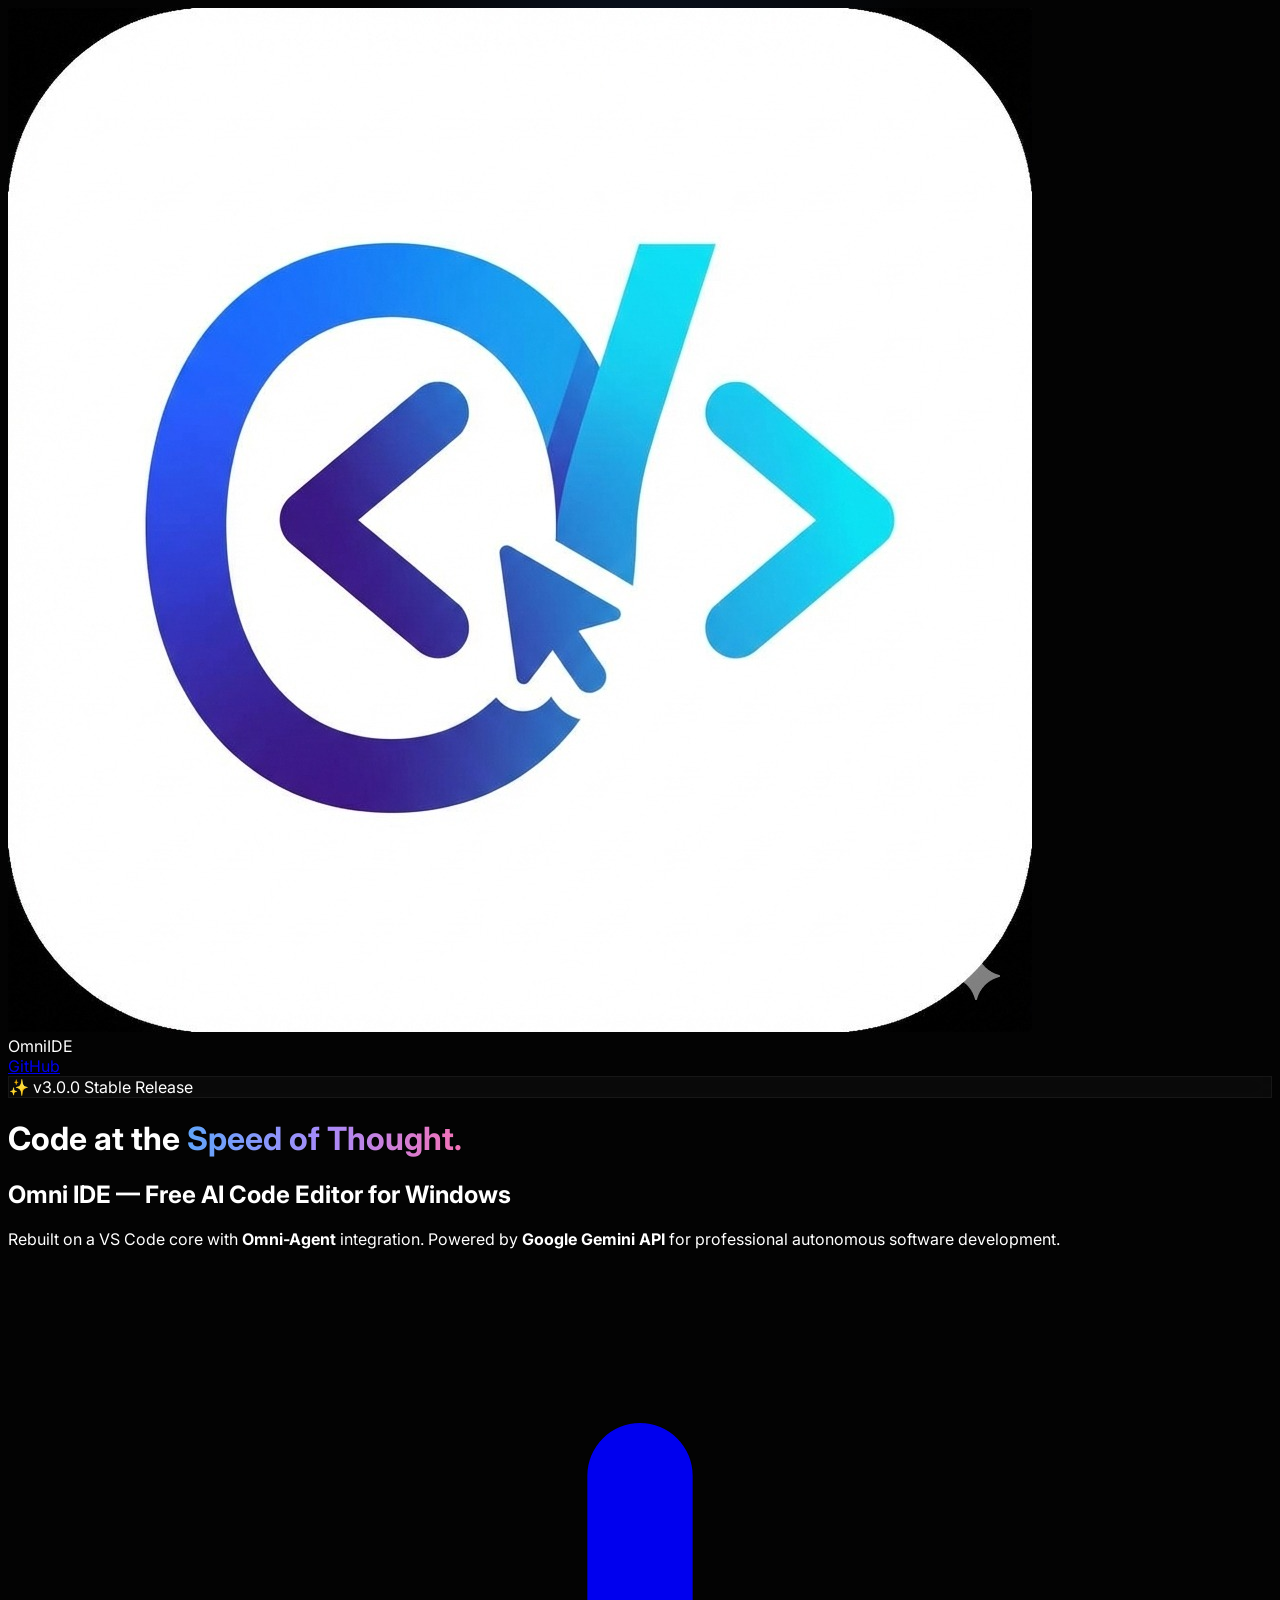
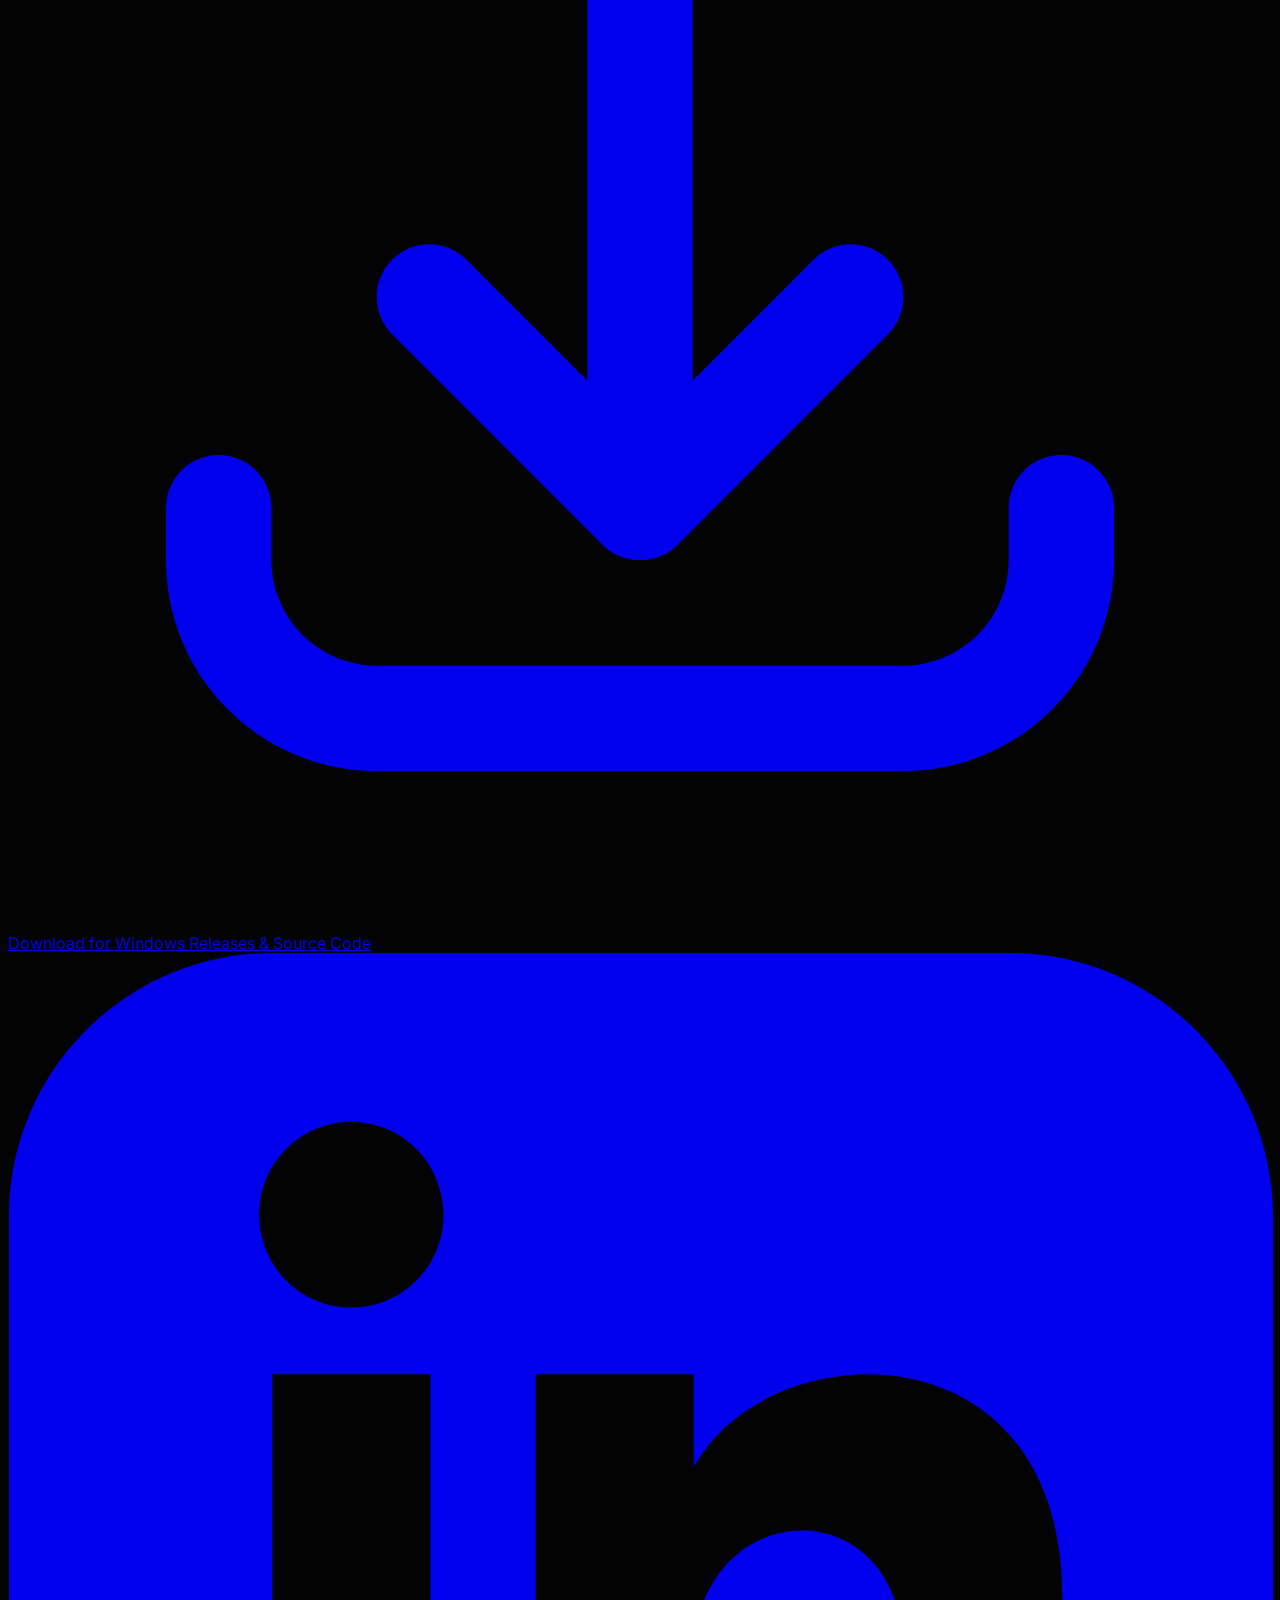
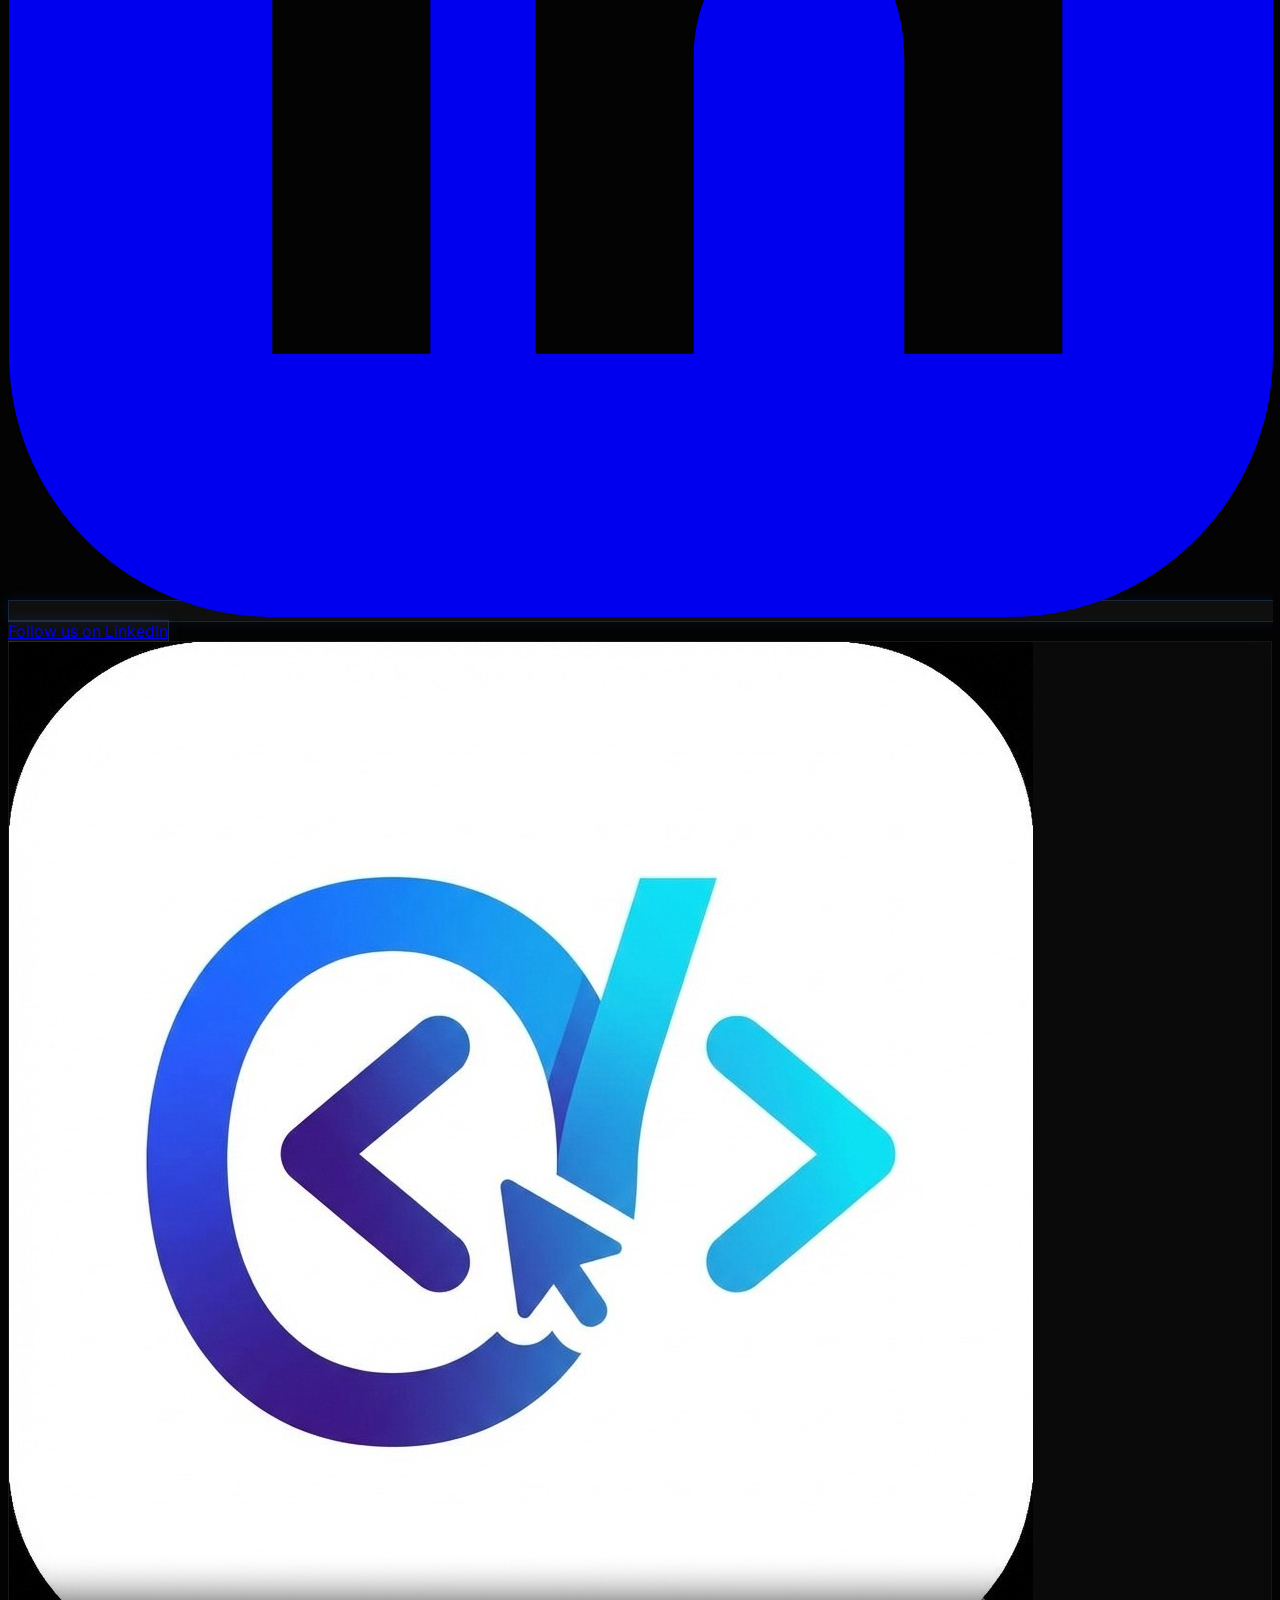
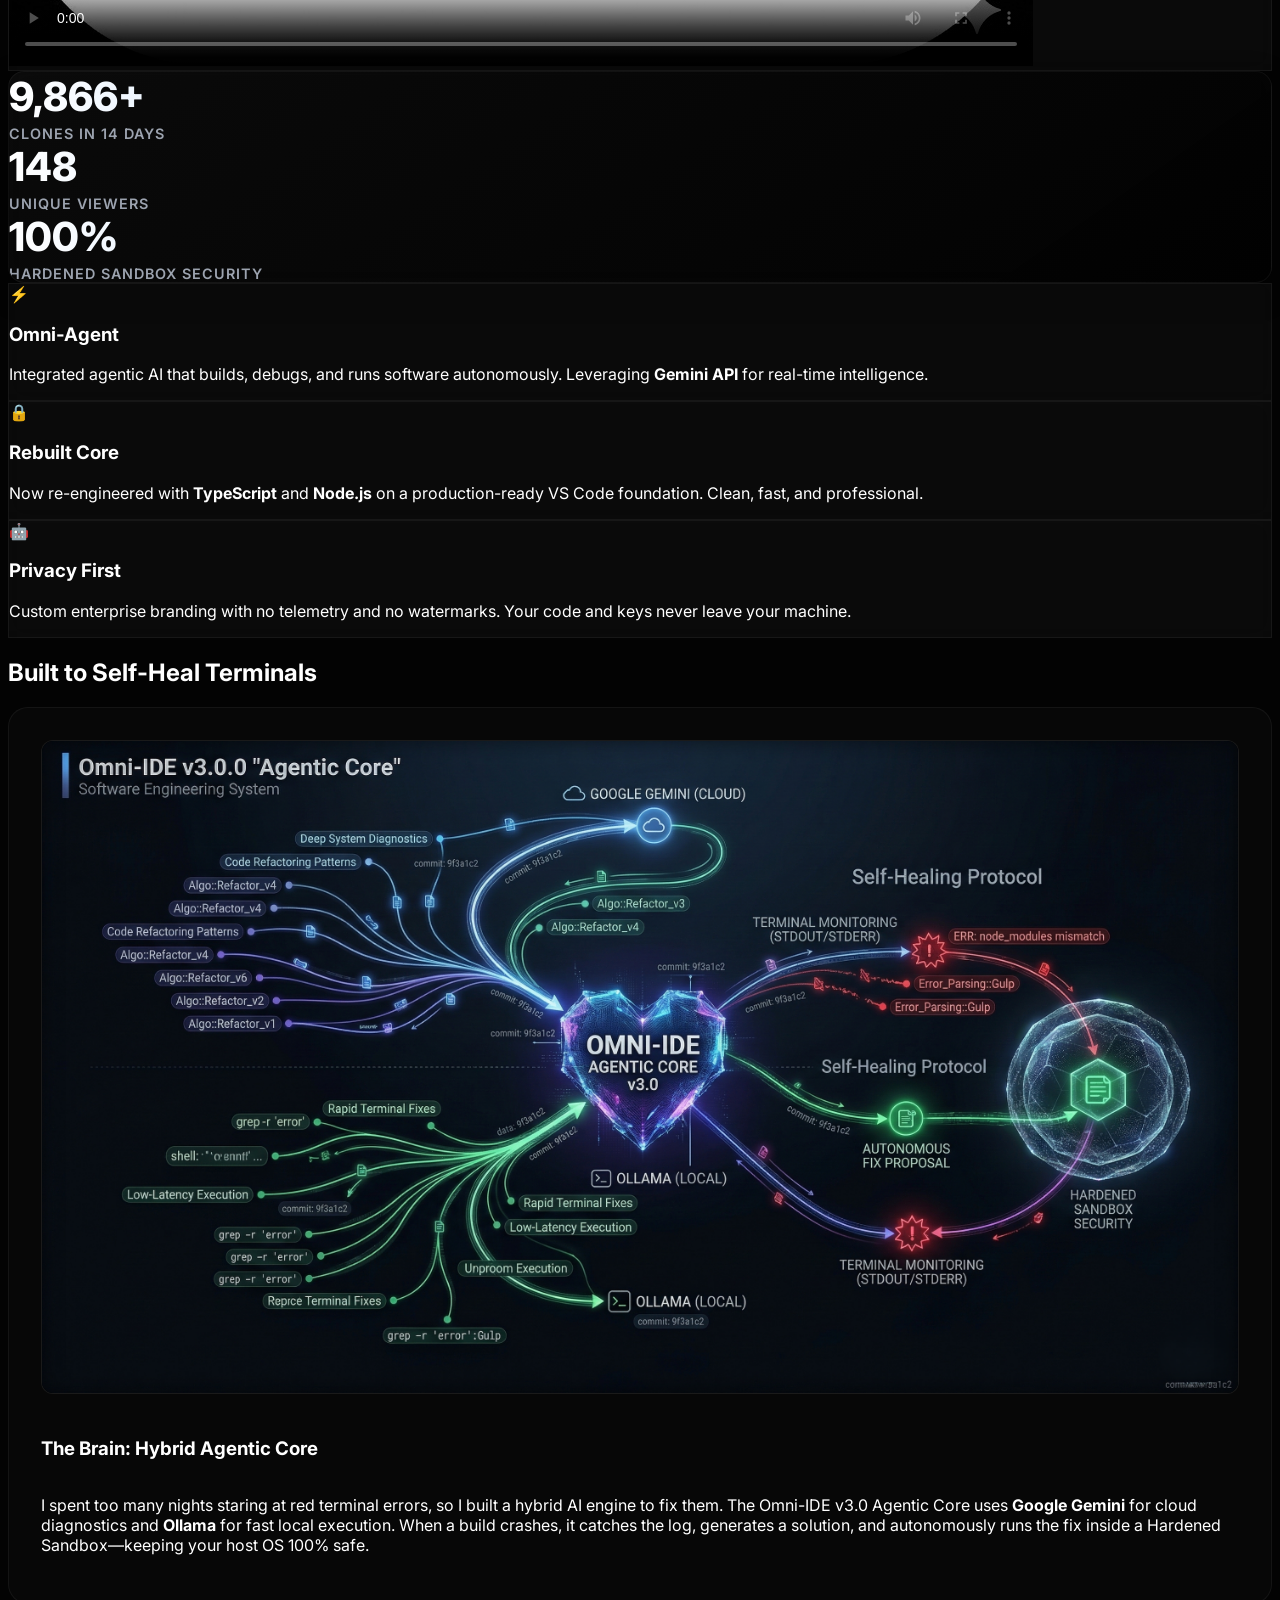
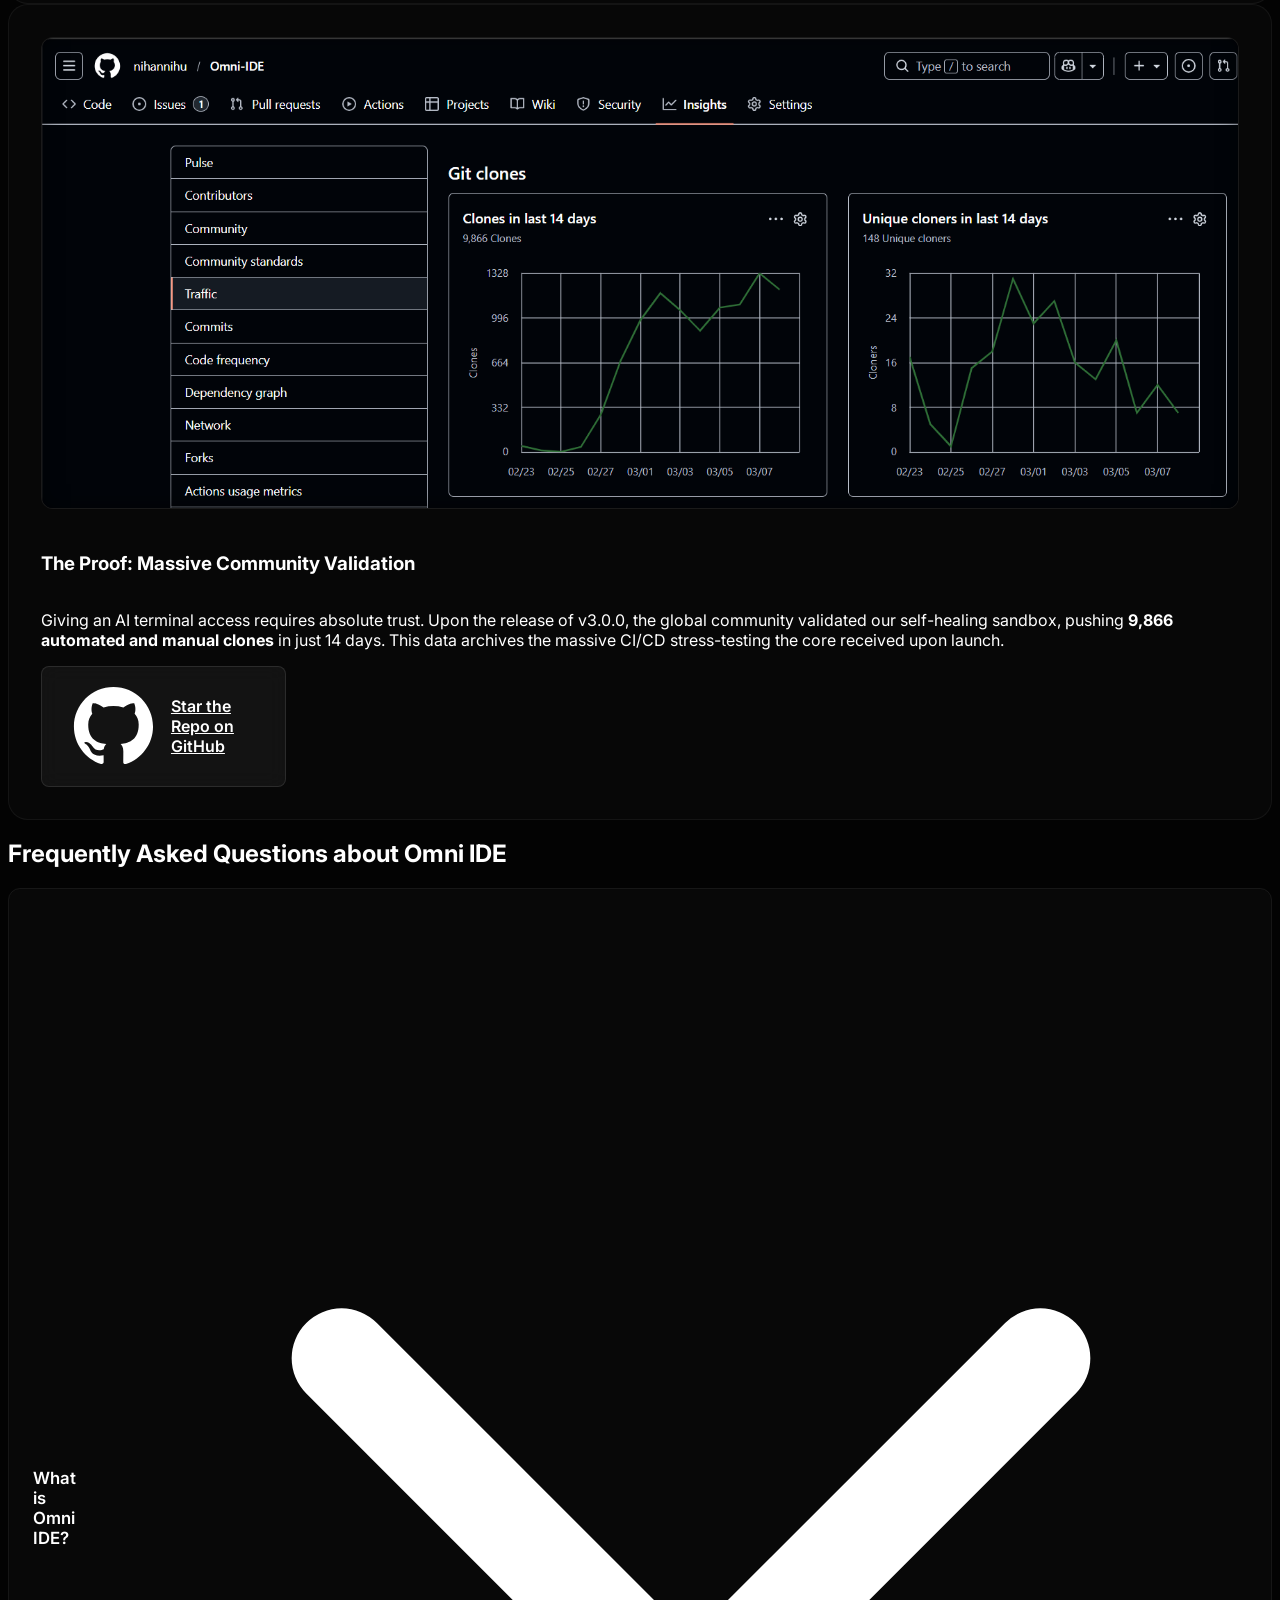
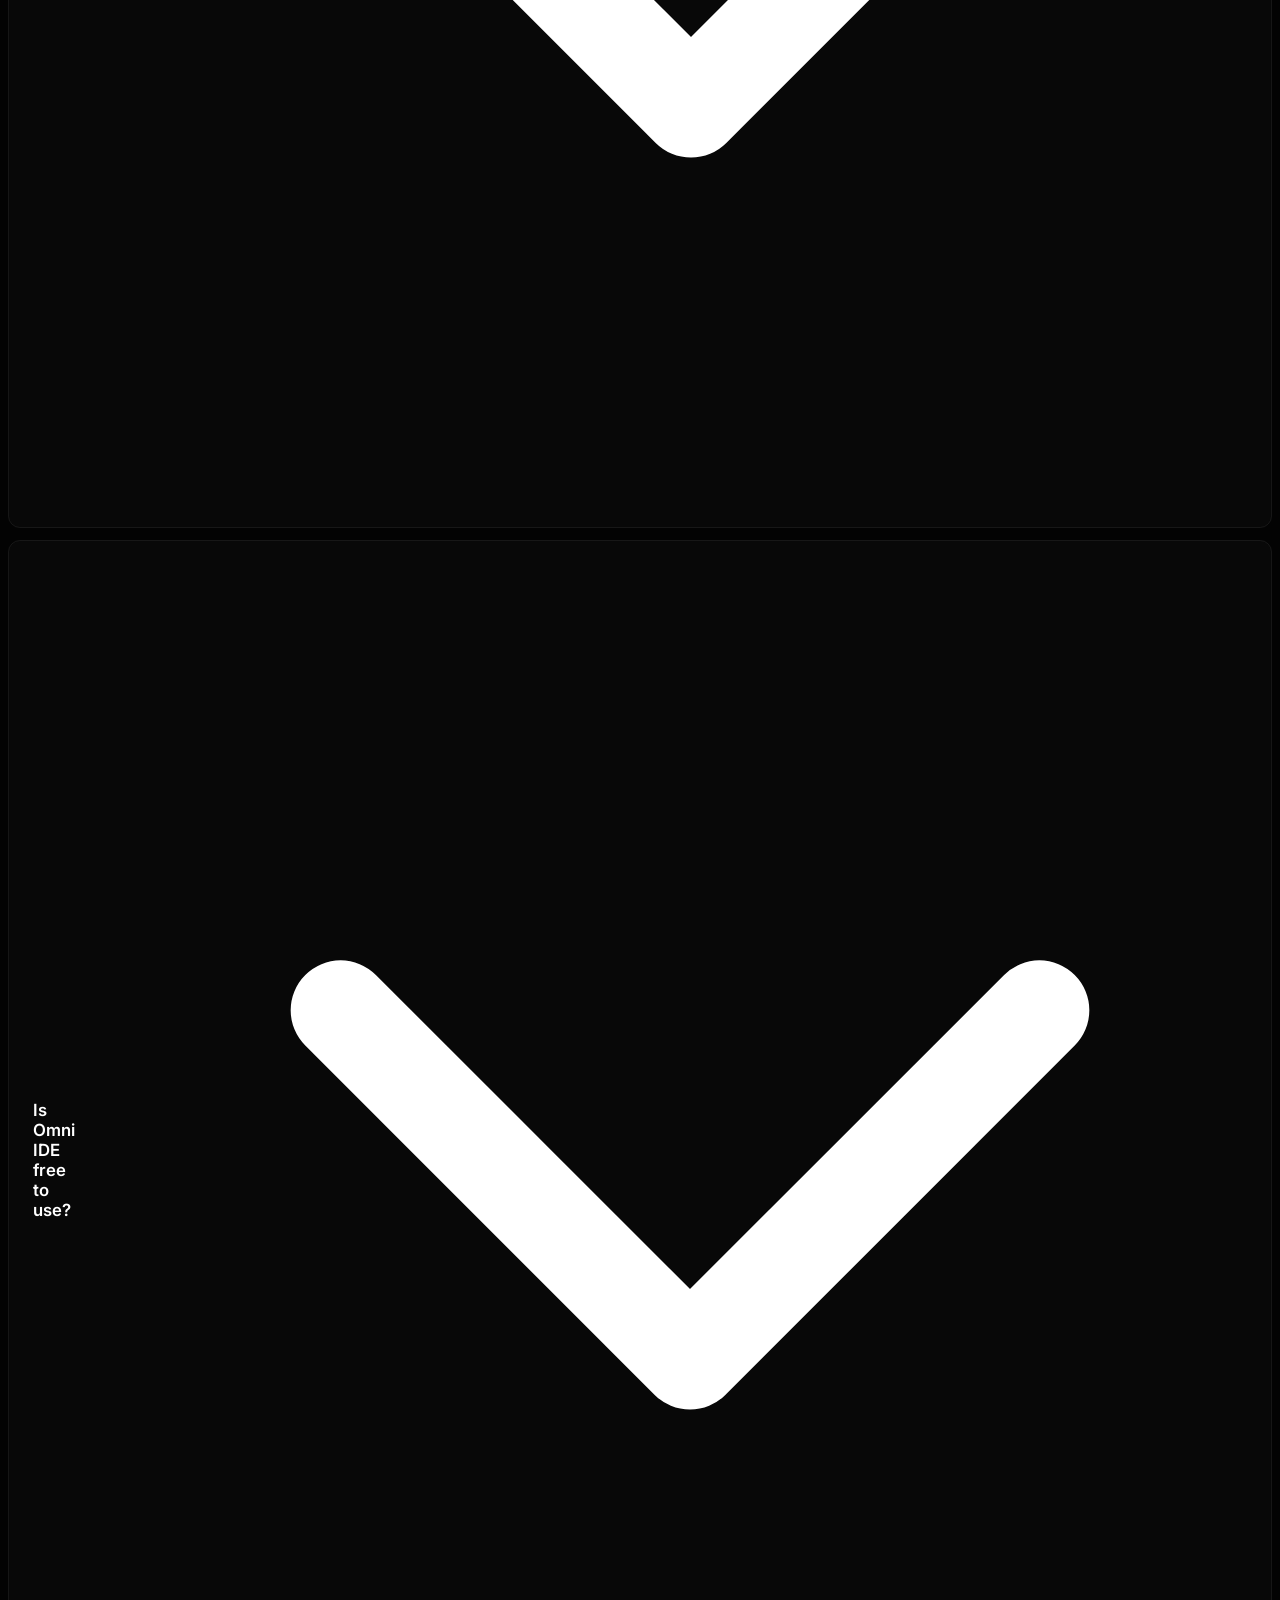
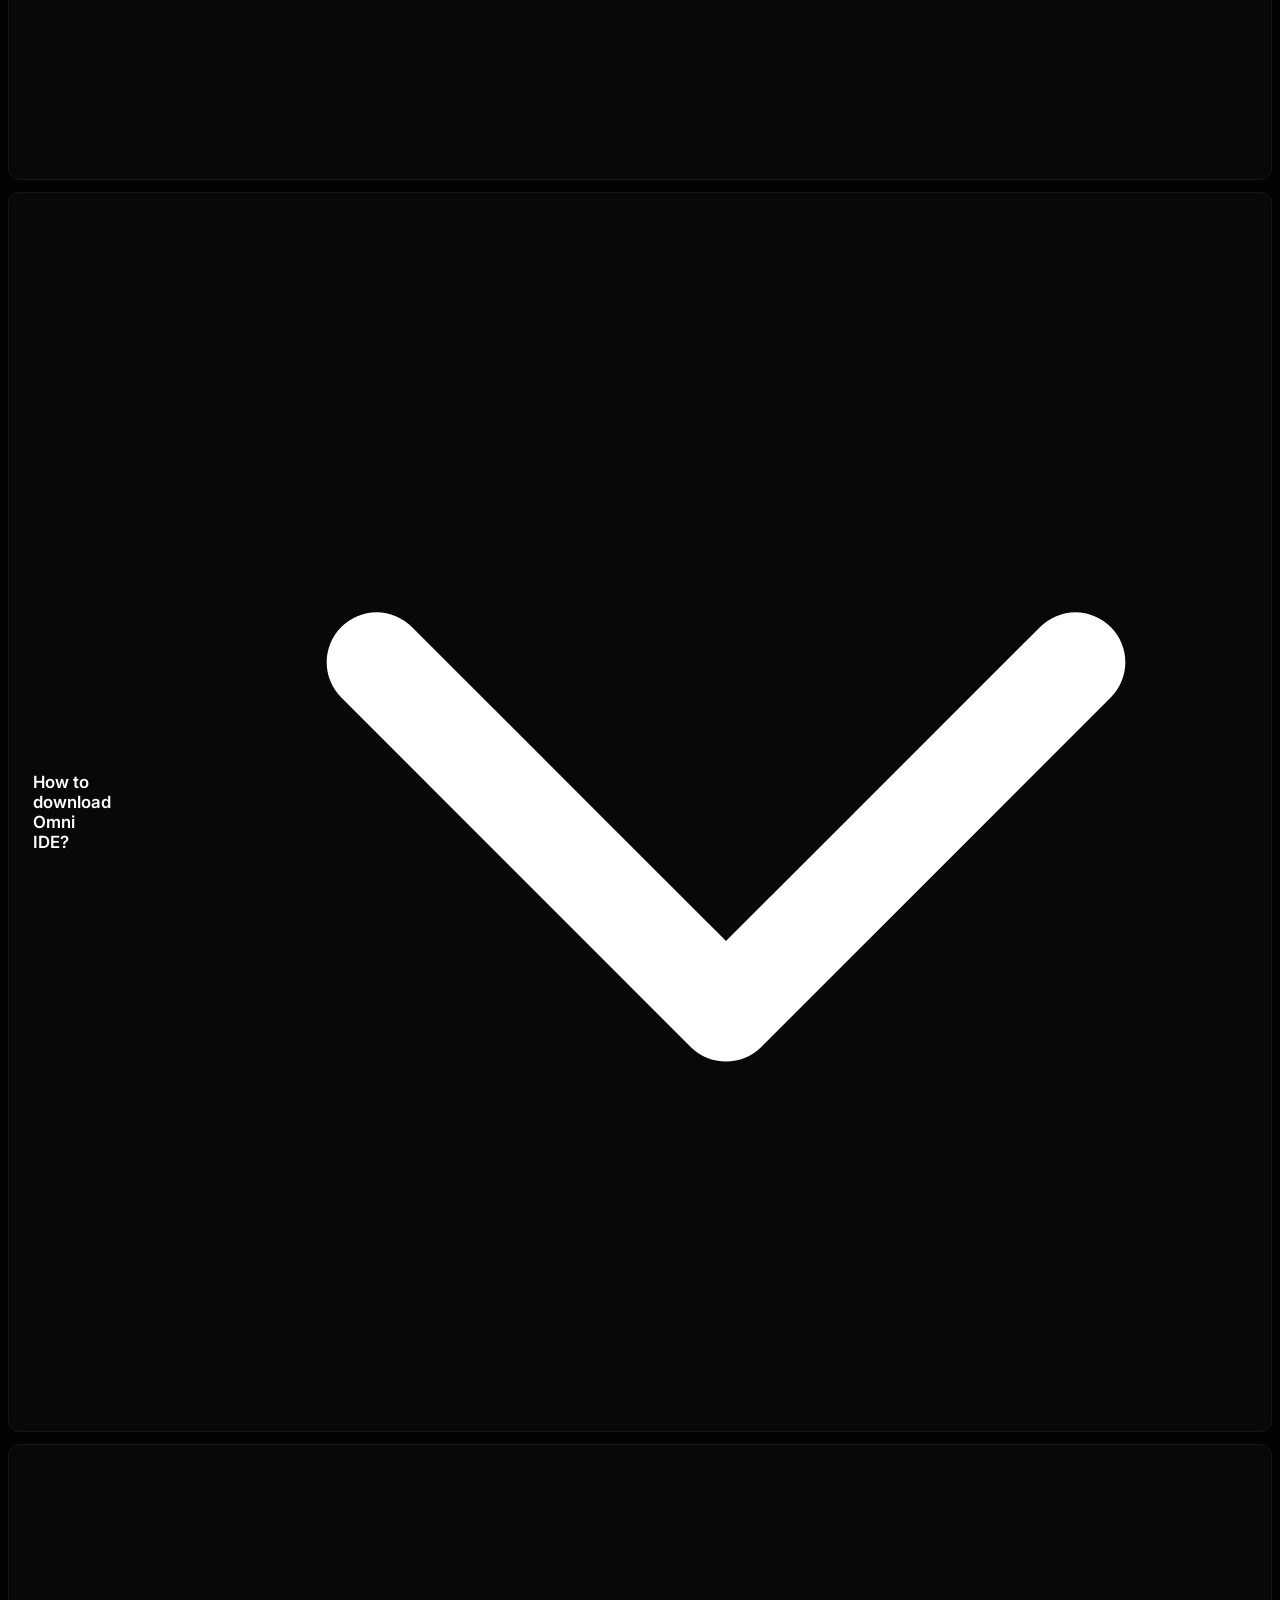
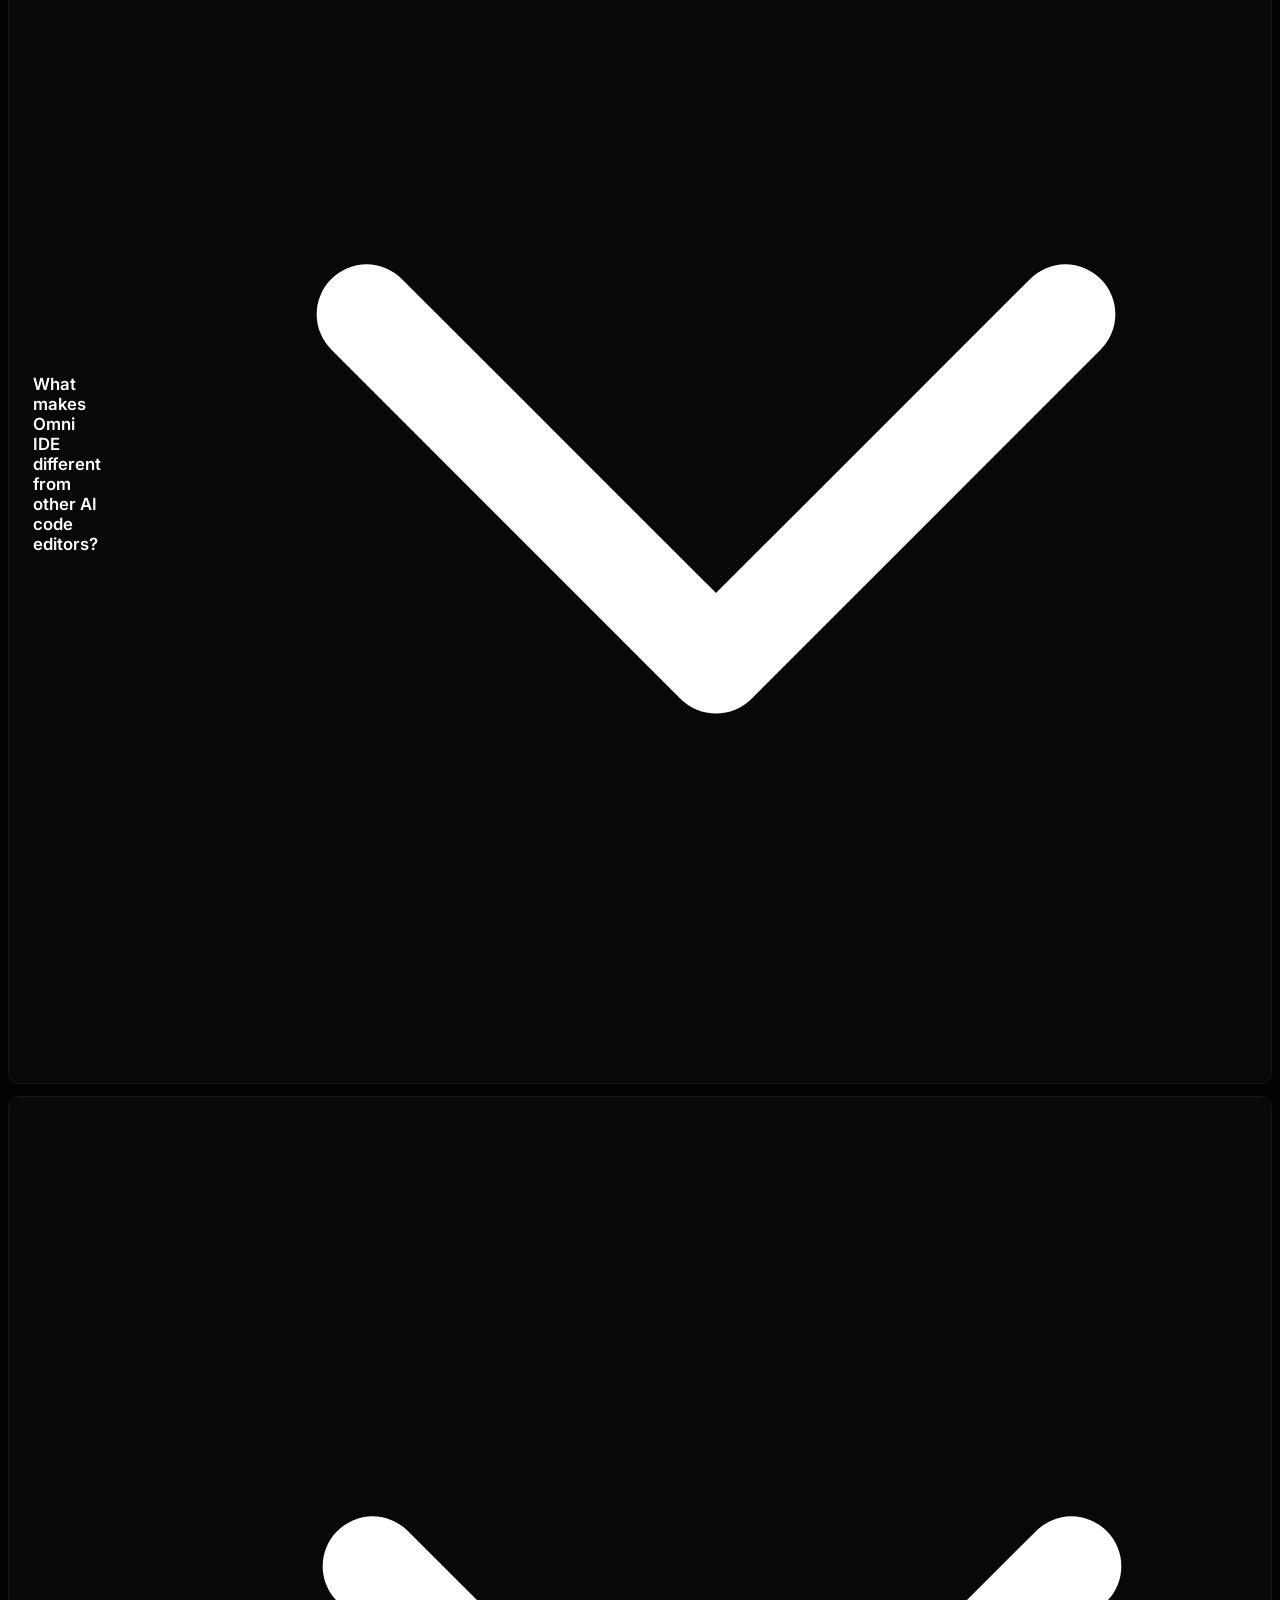
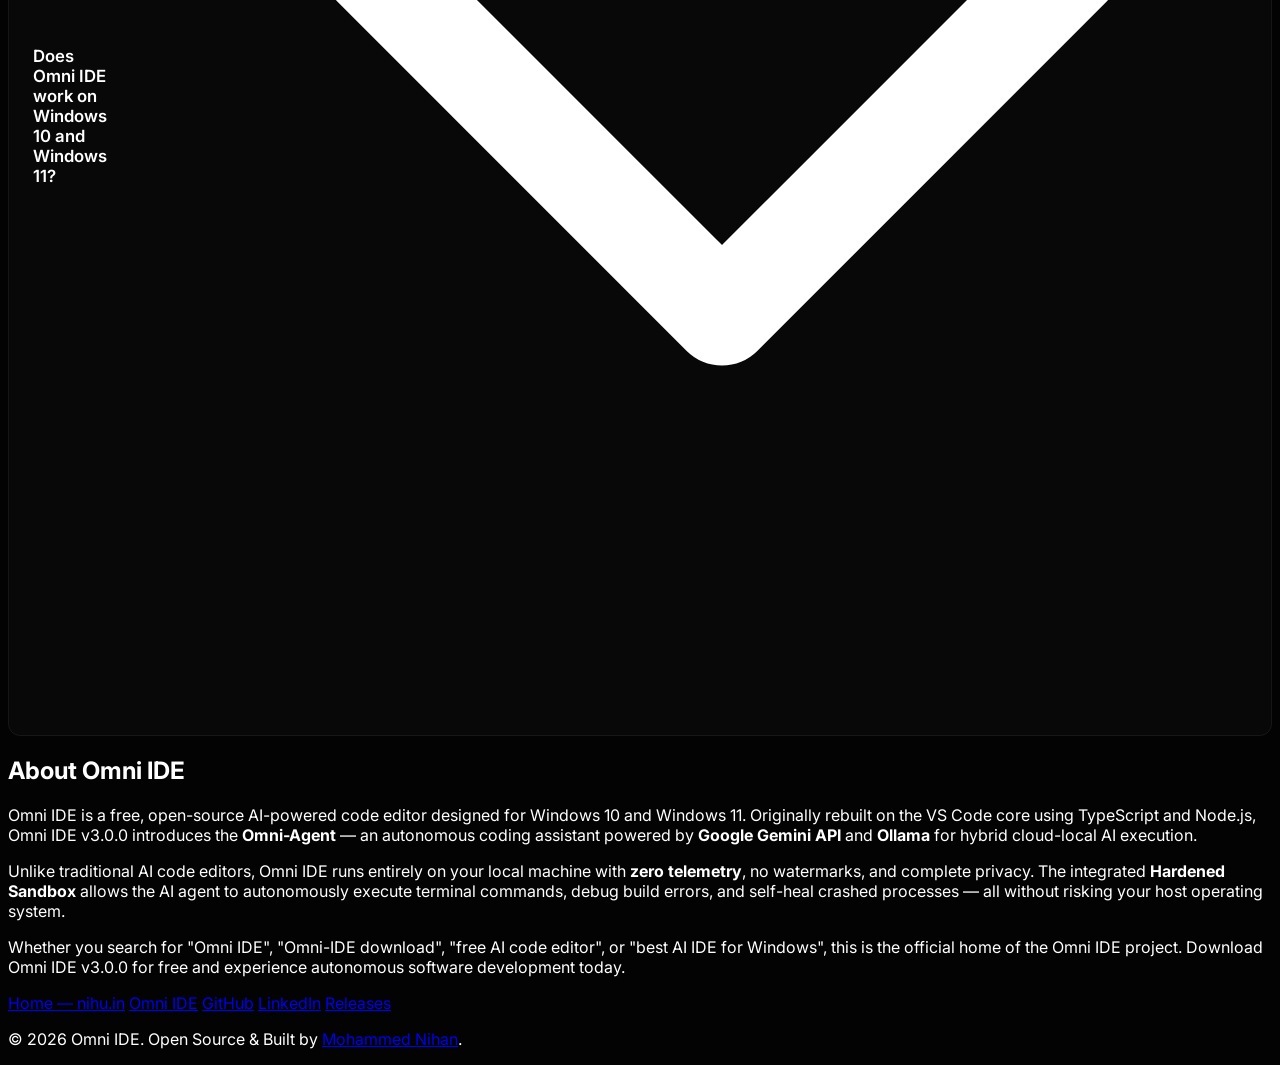
==== omni/index.html @ c47a672f "SEO: Hardcore desktop ranking optimization - 8 critical fixes (schemas, sitemap, content, linking)" ====
<!DOCTYPE html>
<html lang="en">

<head>
    <meta charset="UTF-8">
    <meta name="viewport" content="width=device-width, initial-scale=1.0">

    <title>Omni IDE v3.0.0 — Free AI-Powered Code Editor for Windows | Download</title>
    <meta name="description"
        content="Omni IDE is a free, open-source AI code editor for Windows. Download Omni IDE v3.0.0 — rebuilt on VS Code core with Omni-Agent and Google Gemini API. Autonomous coding, no watermarks, privacy first.">
    <meta name="keywords"
        content="Omni IDE, Omni-IDE, omni ide, omni ide download, omni ide free, AI code editor, AI IDE, Omni IDE v3.0.0, Omni-Agent, Google Gemini API, VS Code Rebuild, Autonomous Coding Agent, TypeScript IDE, open source AI editor, free IDE for Windows, best AI IDE">
    <meta name="author" content="Mohammed Nihan">
    <meta name="robots" content="index, follow, max-snippet:-1, max-image-preview:large, max-video-preview:-1">
    <link rel="canonical" href="https://nihu.in/omni/">
    <link rel="alternate" hreflang="en" href="https://nihu.in/omni/">
    <link rel="alternate" hreflang="x-default" href="https://nihu.in/omni/">

    <meta property="og:type" content="website">
    <meta property="og:url" content="https://nihu.in/omni/">
    <meta property="og:title" content="Omni IDE v3.0.0 — Free AI Code Editor | Download for Windows">
    <meta property="og:description"
        content="Omni IDE is a free AI-powered code editor. Download Omni IDE v3.0.0 — autonomous coding powered by Gemini API, rebuilt on VS Code core.">
    <meta property="og:image" content="https://nihu.in/omni/logo.jpeg">
    <meta property="og:site_name" content="Omni IDE">
    <meta property="og:video" content="https://nihu.in/omni/demo.mp4">
    <meta property="og:video:type" content="video/mp4">
    <meta name="twitter:card" content="summary_large_image">
    <meta name="twitter:creator" content="@nihannihuu">
    <meta name="twitter:title" content="Omni IDE v3.0.0 — Free AI Code Editor for Windows">
    <meta name="twitter:description"
        content="Omni IDE is the first open-source IDE that writes code autonomously on your desktop. No watermarks, professional branding. Download free.">
    <meta name="twitter:image" content="https://nihu.in/omni/logo.jpeg">

    <!-- JSON-LD: SoftwareApplication -->
    <script type="application/ld+json">
    {
      "@context": "https://schema.org",
      "@type": "SoftwareApplication",
      "name": "Omni IDE",
      "alternateName": ["Omni-IDE", "OmniIDE", "omni ide"],
      "version": "3.0.0",
      "operatingSystem": "Windows 10, Windows 11",
      "applicationCategory": "DeveloperApplication",
      "applicationSubCategory": "IDE",
      "datePublished": "2026-02-21",
      "dateModified": "2026-03-09",
      "releaseNotes": "Omni IDE v3.0.0 introduces the Hardened Sandbox for autonomous code execution, a hybrid Agentic Core powered by Google Gemini and Ollama, and a production-ready VS Code-based interface with zero watermarks.",
      "sameAs": [
        "https://github.com/nihannihu/Omni-IDE",
        "https://www.linkedin.com/company/Omni-IDE/"
      ],
      "offers": {
        "@type": "Offer",
        "price": "0",
        "priceCurrency": "USD"
      },
      "downloadUrl": "https://github.com/nihannihu/Omni-IDE/releases/download/v3.0.0/OmniIDE-Setup.exe",
      "installUrl": "https://github.com/nihannihu/Omni-IDE/releases/download/v3.0.0/OmniIDE-Setup.exe",
      "featureList": ["Omni-Agent Autonomous Coding", "Google Gemini API Integration", "Ollama Local AI Execution", "Hardened Sandbox Security", "TypeScript + Node.js Core", "No Watermarks", "Zero Telemetry", "Enterprise Branding"],
      "screenshot": "https://nihu.in/omni/logo.jpeg",
      "softwareHelp": {
        "@type": "WebPage",
        "url": "https://nihu.in/omni/"
      },
      "author": {
        "@type": "Person",
        "name": "Mohammed Nihan",
        "url": "https://nihu.in"
      },
      "publisher": {
        "@type": "Organization",
        "name": "Omni IDE",
        "url": "https://nihu.in/omni/",
        "logo": {
          "@type": "ImageObject",
          "url": "https://nihu.in/omni/logo.jpeg"
        }
      },
      "aggregateRating": {
        "@type": "AggregateRating",
        "ratingValue": "4.8",
        "ratingCount": "25"
      },
      "image": {
        "@type": "ImageObject",
        "url": "https://nihu.in/omni/logo.jpeg",
        "caption": "Omni IDE Logo — The AI-Powered Workspace Logo",
        "author": "Mohammed Nihan"
      }
    }
    </script>

    <!-- ImageObject Schema for Omni IDE Logo -->
    <script type="application/ld+json">
    {
      "@context": "https://schema.org",
      "@type": "ImageObject",
      "contentUrl": "https://nihu.in/omni/logo.jpeg",
      "license": "https://nihu.in/omni/",
      "acquireLicensePage": "https://nihu.in/omni/",
      "creditText": "Omni IDE",
      "creator": {
        "@type": "Person",
        "name": "Mohammed Nihan"
       },
      "copyrightNotice": "Omni IDE"
    }
    </script>

    <!-- JSON-LD: WebPage -->
    <script type="application/ld+json">
    {
      "@context": "https://schema.org",
      "@type": "WebPage",
      "name": "Omni IDE — Free AI Code Editor",
      "description": "Download Omni IDE, the free open-source AI-powered code editor for Windows. Built on VS Code core with Omni-Agent integration.",
      "url": "https://nihu.in/omni/",
      "datePublished": "2026-02-21",
      "dateModified": "2026-03-09",
      "inLanguage": "en",
      "isPartOf": {
        "@type": "WebSite",
        "name": "Nihan Nihu — Portfolio",
        "url": "https://nihu.in"
      },
      "breadcrumb": {
        "@type": "BreadcrumbList",
        "itemListElement": [
          {
            "@type": "ListItem",
            "position": 1,
            "name": "Home",
            "item": "https://nihu.in/"
          },
          {
            "@type": "ListItem",
            "position": 2,
            "name": "Omni IDE",
            "item": "https://nihu.in/omni/"
          }
        ]
      },
      "speakable": {
        "@type": "SpeakableSpecification",
        "cssSelector": ["h1", "h2", ".text-lg"]
      },
      "mainEntity": {
        "@type": "SoftwareApplication",
        "name": "Omni IDE"
      }
    }
    </script>

    <!-- JSON-LD: Organization -->
    <script type="application/ld+json">
    {
      "@context": "https://schema.org",
      "@type": "Organization",
      "name": "Omni IDE",
      "alternateName": ["Omni-IDE", "OmniIDE"],
      "url": "https://nihu.in/omni/",
      "logo": "https://nihu.in/omni/logo.jpeg",
      "sameAs": [
        "https://github.com/nihannihu/Omni-IDE",
        "https://www.linkedin.com/company/Omni-IDE/"
      ],
      "founder": {
        "@type": "Person",
        "name": "Mohammed Nihan",
        "url": "https://nihu.in"
      },
      "description": "Omni IDE is a free, open-source AI-powered code editor for Windows, built on the VS Code core with an autonomous Omni-Agent powered by Google Gemini API."
    }
    </script>

    <!-- JSON-LD: BreadcrumbList -->
    <script type="application/ld+json">
    {
      "@context": "https://schema.org",
      "@type": "BreadcrumbList",
      "itemListElement": [
        {
          "@type": "ListItem",
          "position": 1,
          "name": "Nihan Nihu Portfolio",
          "item": "https://nihu.in/"
        },
        {
          "@type": "ListItem",
          "position": 2,
          "name": "Omni IDE — Free AI Code Editor",
          "item": "https://nihu.in/omni/"
        }
      ]
    }
    </script>

    <!-- JSON-LD: VideoObject -->
    <script type="application/ld+json">
    {
      "@context": "https://schema.org",
      "@type": "VideoObject",
      "name": "Omni IDE v3.0.0 Demo — AI-Powered Autonomous Coding",
      "description": "Watch Omni IDE v3.0.0 in action. The Omni-Agent autonomously writes, debugs, and runs code using Google Gemini API inside a Hardened Sandbox. Free, open-source AI code editor for Windows.",
      "thumbnailUrl": "https://nihu.in/omni/logo.jpeg",
      "uploadDate": "2026-02-21",
      "contentUrl": "https://nihu.in/omni/demo.mp4",
      "embedUrl": "https://nihu.in/omni/",
      "duration": "PT2M",
      "author": {
        "@type": "Person",
        "name": "Mohammed Nihan"
      }
    }
    </script>

    <!-- JSON-LD: FAQPage -->
    <script type="application/ld+json">
    {
      "@context": "https://schema.org",
      "@type": "FAQPage",
      "mainEntity": [
        {
          "@type": "Question",
          "name": "What is Omni IDE?",
          "acceptedAnswer": {
            "@type": "Answer",
            "text": "Omni IDE is a free, open-source AI-powered code editor built on the VS Code core. It integrates Omni-Agent with Google Gemini API for autonomous software development directly on your desktop."
          }
        },
        {
          "@type": "Question",
          "name": "Is Omni IDE free?",
          "acceptedAnswer": {
            "@type": "Answer",
            "text": "Yes, Omni IDE is completely free and open source. There are no subscriptions, no watermarks, and no telemetry. Your code and API keys never leave your machine."
          }
        },
        {
          "@type": "Question",
          "name": "How to download Omni IDE?",
          "acceptedAnswer": {
            "@type": "Answer",
            "text": "You can download Omni IDE for Windows from the official page at nihu.in/omni or directly from the GitHub releases page. Click 'Download for Windows' to get the latest v3.0.0 installer."
          }
        },
        {
          "@type": "Question",
          "name": "What makes Omni IDE different from other AI editors?",
          "acceptedAnswer": {
            "@type": "Answer",
            "text": "Omni IDE is the first local-native AI IDE that runs entirely on your machine. Unlike cloud-based editors, Omni IDE keeps your code private with zero telemetry. It features Omni-Agent for autonomous coding with Google Gemini API, custom enterprise branding, and a production-ready VS Code foundation."
          }
        },
        {
          "@type": "Question",
          "name": "Does Omni IDE work on Windows?",
          "acceptedAnswer": {
            "@type": "Answer",
            "text": "Yes, Omni IDE is built natively for Windows 10 and Windows 11. Download the installer (.exe) and it will be ready to use in minutes."
          }
        }
      ]
    }
    </script>

    <script src="https://cdn.tailwindcss.com"></script>
    <link href="https://fonts.googleapis.com/css2?family=Inter:wght@300;400;600;800&display=swap" rel="stylesheet">
    <style>
        body {
            font-family: 'Inter', sans-serif;
            background-color: #030303;
            color: #ffffff;
        }

        .gradient-text {
            background: linear-gradient(to right, #60a5fa, #a78bfa, #f472b6);
            -webkit-background-clip: text;
            background-clip: text;
            -webkit-text-fill-color: transparent;
        }

        .hero-glow {
            position: absolute;
            top: -20%;
            left: 50%;
            transform: translateX(-50%);
            width: 600px;
            height: 600px;
            background: radial-gradient(circle, rgba(59, 130, 246, 0.15) 0%, rgba(0, 0, 0, 0) 70%);
            z-index: -1;
            pointer-events: none;
        }

        .glass-card {
            background: rgba(255, 255, 255, 0.03);
            border: 1px solid rgba(255, 255, 255, 0.05);
            backdrop-filter: blur(10px);
        }

        .linkedin-btn {
            background: rgba(255, 255, 255, 0.05);
            backdrop-filter: blur(10px);
            border: 1px solid rgba(59, 130, 246, 0.2);
            box-shadow: 0 0 15px rgba(59, 130, 246, 0.1);
            transition: all 0.3s ease;
        }

        .linkedin-btn:hover {
            border-color: #3b82f6;
            box-shadow: 0 0 25px rgba(59, 130, 246, 0.5);
            background: rgba(59, 130, 246, 0.1);
            transform: translateY(-2px);
            animation: pulse-glow 2s infinite;
        }

        @keyframes pulse-glow {
            0% {
                box-shadow: 0 0 15px rgba(59, 130, 246, 0.4);
            }

            50% {
                box-shadow: 0 0 35px rgba(59, 130, 246, 0.7);
            }

            100% {
                box-shadow: 0 0 15px rgba(59, 130, 246, 0.4);
            }
        }

        .faq-item {
            border: 1px solid rgba(255, 255, 255, 0.08);
            border-radius: 12px;
            margin-bottom: 12px;
            overflow: hidden;
            transition: all 0.3s ease;
        }

        .faq-item:hover {
            border-color: rgba(59, 130, 246, 0.3);
        }

        .faq-question {
            padding: 20px 24px;
            cursor: pointer;
            display: flex;
            justify-content: space-between;
            align-items: center;
            font-weight: 600;
            font-size: 1.05rem;
            background: rgba(255, 255, 255, 0.02);
            transition: background 0.2s;
        }

        .faq-question:hover {
            background: rgba(255, 255, 255, 0.05);
        }

        .faq-answer {
            max-height: 0;
            overflow: hidden;
            transition: max-height 0.4s ease, padding 0.3s ease;
            padding: 0 24px;
            color: #9ca3af;
            line-height: 1.7;
        }

        .faq-item.open .faq-answer {
            max-height: 300px;
            padding: 0 24px 20px;
        }

        .faq-item.open .faq-chevron {
            transform: rotate(180deg);
        }

        .faq-chevron {
            transition: transform 0.3s ease;
            flex-shrink: 0;
            margin-left: 16px;
        }

        /* --- New v3.0 Archive CSS --- */
        .trust-banner {
            background: linear-gradient(145deg, rgba(255, 255, 255, 0.03), rgba(0, 0, 0, 0.4));
            border: 1px solid rgba(255, 255, 255, 0.05);
            backdrop-filter: blur(12px);
            border-radius: 16px;
            box-shadow: 0 10px 30px rgba(0, 0, 0, 0.3);
            position: relative;
            overflow: hidden;
            transition: transform 0.3s ease, border-color 0.3s ease;
        }

        .trust-banner:hover {
            border-color: rgba(59, 130, 246, 0.3);
            transform: translateY(-2px);
        }

        .trust-number {
            font-size: 2.5rem;
            font-weight: 800;
            background: linear-gradient(to right, #ffffff, #60a5fa);
            -webkit-background-clip: text;
            background-clip: text;
            -webkit-text-fill-color: transparent;
            margin-bottom: 4px;
        }

        .trust-label {
            font-size: 0.9rem;
            color: #9ca3af;
            text-transform: uppercase;
            letter-spacing: 1px;
            font-weight: 600;
        }

        .split-card {
            background: rgba(255, 255, 255, 0.02);
            border: 1px solid rgba(255, 255, 255, 0.05);
            border-radius: 20px;
            padding: 32px;
            height: 100%;
            display: flex;
            flex-direction: column;
            transition: all 0.3s ease;
        }

        .split-card:hover {
            background: rgba(255, 255, 255, 0.04);
            border-color: rgba(255, 255, 255, 0.1);
            box-shadow: 0 15px 40px rgba(0, 0, 0, 0.4);
        }

        .split-img-wrapper {
            border-radius: 12px;
            overflow: hidden;
            margin-bottom: 24px;
            border: 1px solid rgba(255, 255, 255, 0.1);
            position: relative;
            background: #000;
        }

        .split-img-wrapper::after {
            content: '';
            position: absolute;
            inset: 0;
            box-shadow: inset 0 0 20px rgba(0, 0, 0, 0.5);
            pointer-events: none;
        }

        .split-img-wrapper img {
            width: 100%;
            height: auto;
            display: block;
            transition: transform 0.5s ease;
        }

        .split-card:hover .split-img-wrapper img {
            transform: scale(1.03);
        }

        .github-cta {
            display: inline-flex;
            align-items: center;
            gap: 10px;
            background: rgba(255, 255, 255, 0.05);
            border: 1px solid rgba(255, 255, 255, 0.1);
            backdrop-filter: blur(10px);
            color: white;
            padding: 12px 24px;
            border-radius: 8px;
            font-weight: 600;
            transition: all 0.3s ease;
            margin-top: auto;
            align-self: flex-start;
        }

        .github-cta:hover {
            background: rgba(255, 255, 255, 0.1);
            border-color: #60a5fa;
            box-shadow: 0 0 20px rgba(59, 130, 246, 0.2);
            transform: translateY(-2px);
        }

        /* --- Image Zoom Modal CSS --- */
        .zoom-modal {
            display: none;
            position: fixed;
            inset: 0;
            z-index: 1000;
            background: rgba(0, 0, 0, 0.85);
            backdrop-filter: blur(15px);
            align-items: center;
            justify-content: center;
            opacity: 0;
            transition: opacity 0.3s ease;
            cursor: zoom-out;
        }

        .zoom-modal.active {
            display: flex;
            opacity: 1;
        }

        .zoom-content {
            max-width: 90vw;
            max-height: 90vh;
            border-radius: 12px;
            box-shadow: 0 20px 50px rgba(0, 0, 0, 0.5);
            border: 1px solid rgba(255, 255, 255, 0.1);
            transform: scale(0.95);
            transition: transform 0.3s cubic-bezier(0.165, 0.84, 0.44, 1);
        }

        .zoom-modal.active .zoom-content {
            transform: scale(1);
        }

        .close-zoom {
            position: absolute;
            top: 24px;
            right: 24px;
            color: white;
            background: rgba(255, 255, 255, 0.1);
            width: 44px;
            height: 44px;
            border-radius: 50%;
            display: flex;
            align-items: center;
            justify-content: center;
            font-size: 24px;
            cursor: pointer;
            transition: all 0.2s;
            border: 1px solid rgba(255, 255, 255, 0.1);
        }

        .close-zoom:hover {
            background: rgba(255, 255, 255, 0.2);
            transform: scale(1.1);
        }

        .split-img-wrapper img {
            cursor: zoom-in;
        }
    </style>
</head>

<body class="antialiased overflow-x-hidden relative">

    <nav class="flex justify-between items-center px-8 py-6 max-w-7xl mx-auto">
        <div class="flex items-center gap-3">
            <img src="logo.jpeg" alt="Omni IDE Logo — The AI-Powered Workspace"
                class="h-10 w-10 rounded-lg shadow-[0_0_15px_rgba(37,99,235,0.4)]">
            <div class="text-xl font-bold tracking-tighter">Omni<span class="text-blue-500">IDE</span></div>
        </div>
        <a href="https://github.com/nihannihu/Omni-IDE"
            class="text-gray-400 hover:text-white transition text-sm">GitHub</a>
    </nav>

    <main class="max-w-5xl mx-auto px-6 pt-20 pb-32 text-center relative z-10">
        <div class="hero-glow"></div>

        <div
            class="inline-block px-3 py-1 mb-6 rounded-full glass-card text-xs text-blue-400 font-medium tracking-wide">
            ✨ v3.0.0 Stable Release
        </div>

        <h1 class="text-5xl md:text-7xl font-extrabold tracking-tight mb-4 leading-tight">
            Code at the <span class="gradient-text">Speed of Thought.</span>
        </h1>

        <h2 class="text-xl md:text-2xl text-gray-400 font-medium mb-10">
            Omni IDE — Free AI Code Editor for Windows
        </h2>

        <p class="text-lg md:text-xl text-gray-400 mb-10 max-w-2xl mx-auto leading-relaxed">
            Rebuilt on a VS Code core with <strong>Omni-Agent</strong> integration.
            Powered by <strong>Google Gemini API</strong> for professional autonomous software development.
        </p>

        <div class="flex flex-col md:flex-row gap-4 justify-center items-center mb-16">
            <a href="https://github.com/nihannihu/Omni-IDE/releases/download/v3.0.0/OmniIDE-Setup.exe"
                class="bg-blue-600 hover:bg-blue-500 text-white px-8 py-4 rounded-lg font-semibold transition-all transform hover:scale-105 shadow-[0_0_20px_rgba(37,99,235,0.3)] flex items-center gap-2">
                <svg class="w-5 h-5" fill="none" stroke="currentColor" viewBox="0 0 24 24">
                    <path stroke-linecap="round" stroke-linejoin="round" stroke-width="2"
                        d="M4 16v1a3 3 0 003 3h10a3 3 0 003-3v-1m-4-4l-4 4m0 0l-4-4m4 4V4"></path>
                </svg>
                Download for Windows
            </a>
            <a href="https://github.com/nihannihu/Omni-IDE/releases"
                class="px-8 py-4 rounded-lg font-medium text-gray-300 border border-gray-800 hover:border-gray-600 hover:bg-white/5 transition-all">
                Releases &amp; Source Code
            </a>
        </div>

        <div class="mb-16">
            <a href="https://www.linkedin.com/company/Omni-IDE/" target="_blank"
                class="linkedin-btn inline-flex items-center gap-3 px-6 py-3 rounded-xl font-semibold text-white group">
                <svg class="w-6 h-6 text-[#0A66C2] group-hover:text-white transition-colors" fill="currentColor"
                    viewBox="0 0 24 24">
                    <path
                        d="M19 0h-14c-2.761 0-5 2.239-5 5v14c0 2.761 2.239 5 5 5h14c2.762 0 5-2.239 5-5v-14c0-2.761-2.238-5-5-5zm-11 19h-3v-11h3v11zm-1.5-12.268c-.966 0-1.75-.79-1.75-1.764s.784-1.764 1.75-1.764 1.75.79 1.75 1.764-.783 1.764-1.75 1.764zm13.5 12.268h-3v-5.604c0-3.368-4-3.113-4 0v5.604h-3v-11h3v1.765c1.396-2.586 7-2.777 7 2.476v6.759z" />
                </svg>
                Follow us on LinkedIn
            </a>
        </div>

        <div
            class="relative w-full max-w-4xl mx-auto aspect-video glass-card rounded-xl overflow-hidden shadow-2xl border border-white/10 flex items-center justify-center group mb-20">
            <video class="w-full h-full object-cover" controls poster="logo.jpeg"
                aria-label="Omni IDE Demo Video — AI Powered Autonomus Coding">
                <source src="demo.mp4" type="video/mp4">
                Your browser does not support the video tag.
            </video>
        </div>

        <!-- Trust Banner (v3.0 Milestone) -->
        <div class="trust-banner p-8 max-w-5xl mx-auto">
            <div class="grid grid-cols-1 md:grid-cols-3 gap-8 divide-y md:divide-y-0 md:divide-x divide-white/10">
                <div class="flex flex-col items-center justify-center pt-4 md:pt-0">
                    <div class="trust-number">9,866+</div>
                    <div class="trust-label">Clones in 14 Days</div>
                </div>
                <div class="flex flex-col items-center justify-center pt-8 md:pt-0">
                    <div class="trust-number">148</div>
                    <div class="trust-label">Unique Viewers</div>
                </div>
                <div class="flex flex-col items-center justify-center pt-8 md:pt-0">
                    <div class="trust-number text-blue-400">100%</div>
                    <div class="trust-label">Hardened Sandbox Security</div>
                </div>
            </div>
        </div>
    </main>

    <section class="max-w-6xl mx-auto px-6 pb-32">
        <div class="grid grid-cols-1 md:grid-cols-3 gap-6">
            <div class="glass-card p-8 rounded-2xl hover:bg-white/5 transition duration-300">
                <div
                    class="w-10 h-10 bg-purple-900/30 rounded-lg flex items-center justify-center text-purple-400 mb-4">
                    ⚡</div>
                <h3 class="text-xl font-bold mb-2">Omni-Agent</h3>
                <p class="text-gray-400 text-sm leading-relaxed">Integrated agentic AI that builds, debugs, and runs
                    software autonomously. Leveraging <strong>Gemini API</strong> for real-time intelligence.</p>
            </div>
            <div class="glass-card p-8 rounded-2xl hover:bg-white/5 transition duration-300">
                <div class="w-10 h-10 bg-blue-900/30 rounded-lg flex items-center justify-center text-blue-400 mb-4">🔒
                </div>
                <h3 class="text-xl font-bold mb-2">Rebuilt Core</h3>
                <p class="text-gray-400 text-sm leading-relaxed">Now re-engineered with <strong>TypeScript</strong> and
                    <strong>Node.js</strong> on a production-ready VS Code foundation. Clean, fast, and professional.
                </p>
            </div>
            <div class="glass-card p-8 rounded-2xl hover:bg-white/5 transition duration-300">
                <div class="w-10 h-10 bg-green-900/30 rounded-lg flex items-center justify-center text-green-400 mb-4">
                    🤖</div>
                <h3 class="text-xl font-bold mb-2">Privacy First</h3>
                <p class="text-gray-400 text-sm leading-relaxed">Custom enterprise branding with no telemetry and no
                    watermarks. Your code and keys never leave your machine.</p>
            </div>
        </div>
    </section>

    <!-- Architecture & Impact Section -->
    <section class="max-w-6xl mx-auto px-6 pb-32">
        <h2 class="text-3xl font-bold text-center mb-12">Built to <span class="text-purple-400">Self-Heal</span>
            Terminals</h2>

        <div class="grid grid-cols-1 md:grid-cols-2 gap-8">

            <!-- Left Column: The Brain -->
            <div class="split-card">
                <div class="split-img-wrapper">
                    <img src="architecture.png" alt="Omni IDE Agentic Core Architecture Diagram">
                </div>
                <h3 class="text-2xl font-bold mb-4 text-white">The Brain: Hybrid Agentic Core</h3>
                <p class="text-gray-400 leading-relaxed text-lg mb-6">
                    I spent too many nights staring at red terminal errors, so I built a hybrid AI engine to fix them.
                    The Omni-IDE v3.0 Agentic Core uses <strong>Google Gemini</strong> for cloud diagnostics and
                    <strong>Ollama</strong> for fast local execution. When a build crashes, it catches the log,
                    generates a solution, and autonomously runs the fix inside a Hardened Sandbox—keeping your host OS
                    100% safe.
                </p>
            </div>

            <!-- Right Column: The Proof -->
            <div class="split-card">
                <div class="split-img-wrapper">
                    <img src="clone.png" alt="GitHub Insights showing 9,866 clones for Omni IDE">
                </div>
                <h3 class="text-2xl font-bold mb-4 text-white">The Proof: Massive Community Validation</h3>
                <p class="text-gray-400 leading-relaxed text-lg mb-8">
                    Giving an AI terminal access requires absolute trust. Upon the release of v3.0.0, the global
                    community validated our self-healing sandbox, pushing <strong>9,866 automated and manual
                        clones</strong> in just 14 days. This data archives the massive CI/CD stress-testing the core
                    received upon launch.
                </p>
                <a href="https://github.com/nihannihu/Omni-IDE" target="_blank" class="github-cta mt-auto">
                    <svg class="w-5 h-5" fill="currentColor" viewBox="0 0 24 24">
                        <path fill-rule="evenodd" clip-rule="evenodd"
                            d="M12 2C6.477 2 2 6.477 2 12c0 4.42 2.865 8.166 6.839 9.489.5.092.682-.217.682-.482 0-.237-.008-.866-.013-1.7-2.782.603-3.369-1.34-3.369-1.34-.454-1.156-1.11-1.462-1.11-1.462-.908-.62.069-.608.069-.608 1.003.07 1.531 1.03 1.531 1.03.892 1.529 2.341 1.087 2.91.831.092-.646.35-1.086.636-1.336-2.22-.253-4.555-1.11-4.555-4.943 0-1.091.39-1.984 1.029-2.683-.103-.253-.446-1.27.098-2.647 0 0 .84-.269 2.75 1.025A9.564 9.564 0 0112 6.844c.85.004 1.705.114 2.504.336 1.909-1.294 2.747-1.025 2.747-1.025.546 1.377.203 2.394.1 2.647.64.699 1.028 1.592 1.028 2.683 0 3.842-2.339 4.687-4.566 4.935.359.309.678.919.678 1.852 0 1.336-.012 2.415-.012 2.743 0 .267.18.578.688.48C19.138 20.161 22 16.418 22 12c0-5.523-4.477-10-10-10z">
                        </path>
                    </svg>
                    Star the Repo on GitHub
                </a>
            </div>

        </div>
    </section>

    <!-- FAQ Section — SEO rich snippets -->
    <section class="max-w-3xl mx-auto px-6 pb-32">
        <h2 class="text-3xl font-bold text-center mb-12">Frequently Asked Questions about <span
                class="text-blue-400">Omni IDE</span></h2>

        <div class="faq-item" itemscope itemprop="mainEntity" itemtype="https://schema.org/Question">
            <div class="faq-question" onclick="toggleFaq(this)" itemprop="name">
                What is Omni IDE?
                <svg class="faq-chevron w-5 h-5 text-gray-400" fill="none" stroke="currentColor" viewBox="0 0 24 24">
                    <path stroke-linecap="round" stroke-linejoin="round" stroke-width="2" d="M19 9l-7 7-7-7"></path>
                </svg>
            </div>
            <div class="faq-answer" itemscope itemprop="acceptedAnswer" itemtype="https://schema.org/Answer">
                <span itemprop="text">Omni IDE is a free, open-source AI-powered code editor built on the VS Code core.
                    It integrates Omni-Agent with Google Gemini API for autonomous software development directly on your
                    desktop. Omni IDE lets you build, debug, and run software with AI assistance — all locally with zero
                    cloud dependency.</span>
            </div>
        </div>

        <div class="faq-item" itemscope itemprop="mainEntity" itemtype="https://schema.org/Question">
            <div class="faq-question" onclick="toggleFaq(this)" itemprop="name">
                Is Omni IDE free to use?
                <svg class="faq-chevron w-5 h-5 text-gray-400" fill="none" stroke="currentColor" viewBox="0 0 24 24">
                    <path stroke-linecap="round" stroke-linejoin="round" stroke-width="2" d="M19 9l-7 7-7-7"></path>
                </svg>
            </div>
            <div class="faq-answer" itemscope itemprop="acceptedAnswer" itemtype="https://schema.org/Answer">
                <span itemprop="text">Yes, Omni IDE is completely free and open source. There are no subscriptions, no
                    watermarks, and no telemetry. You bring your own API key for Gemini, and your code and keys never
                    leave your machine.</span>
            </div>
        </div>

        <div class="faq-item" itemscope itemprop="mainEntity" itemtype="https://schema.org/Question">
            <div class="faq-question" onclick="toggleFaq(this)" itemprop="name">
                How to download Omni IDE?
                <svg class="faq-chevron w-5 h-5 text-gray-400" fill="none" stroke="currentColor" viewBox="0 0 24 24">
                    <path stroke-linecap="round" stroke-linejoin="round" stroke-width="2" d="M19 9l-7 7-7-7"></path>
                </svg>
            </div>
            <div class="faq-answer" itemscope itemprop="acceptedAnswer" itemtype="https://schema.org/Answer">
                <span itemprop="text">You can download Omni IDE for Windows from this page — click the "Download for
                    Windows" button above. You can also visit the GitHub releases page at
                    github.com/nihannihu/Omni-IDE/releases to download the latest v3.0.0 installer.</span>
            </div>
        </div>

        <div class="faq-item" itemscope itemprop="mainEntity" itemtype="https://schema.org/Question">
            <div class="faq-question" onclick="toggleFaq(this)" itemprop="name">
                What makes Omni IDE different from other AI code editors?
                <svg class="faq-chevron w-5 h-5 text-gray-400" fill="none" stroke="currentColor" viewBox="0 0 24 24">
                    <path stroke-linecap="round" stroke-linejoin="round" stroke-width="2" d="M19 9l-7 7-7-7"></path>
                </svg>
            </div>
            <div class="faq-answer" itemscope itemprop="acceptedAnswer" itemtype="https://schema.org/Answer">
                <span itemprop="text">Omni IDE is the first local-native AI IDE that runs entirely on your machine.
                    Unlike cloud-based editors, Omni IDE keeps your code private with zero telemetry. It features
                    Omni-Agent for autonomous coding with Google Gemini API, custom enterprise branding, and a
                    production-ready VS Code foundation.</span>
            </div>
        </div>

        <div class="faq-item" itemscope itemprop="mainEntity" itemtype="https://schema.org/Question">
            <div class="faq-question" onclick="toggleFaq(this)" itemprop="name">
                Does Omni IDE work on Windows 10 and Windows 11?
                <svg class="faq-chevron w-5 h-5 text-gray-400" fill="none" stroke="currentColor" viewBox="0 0 24 24">
                    <path stroke-linecap="round" stroke-linejoin="round" stroke-width="2" d="M19 9l-7 7-7-7"></path>
                </svg>
            </div>
            <div class="faq-answer" itemscope itemprop="acceptedAnswer" itemtype="https://schema.org/Answer">
                <span itemprop="text">Yes, Omni IDE is built natively for Windows 10 and Windows 11. Download the
                    installer (.exe) and it will be ready to use in minutes. macOS and Linux support is planned for
                    future releases.</span>
            </div>
        </div>
    </section>

    <!-- SEO: Keyword-Rich About Section -->
    <section class="max-w-4xl mx-auto px-6 pb-20">
        <article class="text-center">
            <h2 class="text-2xl font-bold mb-6">About <span class="text-blue-400">Omni IDE</span></h2>
            <p class="text-gray-500 leading-relaxed text-base mb-4">
                Omni IDE is a free, open-source AI-powered code editor designed for Windows 10 and Windows 11.
                Originally rebuilt on the VS Code core using TypeScript and Node.js, Omni IDE v3.0.0 introduces the
                <strong>Omni-Agent</strong> — an autonomous coding assistant powered by <strong>Google Gemini
                    API</strong> and <strong>Ollama</strong> for hybrid cloud-local AI execution.
            </p>
            <p class="text-gray-500 leading-relaxed text-base mb-4">
                Unlike traditional AI code editors, Omni IDE runs entirely on your local machine with <strong>zero
                    telemetry</strong>, no watermarks, and complete privacy. The integrated <strong>Hardened
                    Sandbox</strong> allows the AI agent to autonomously execute terminal commands, debug build errors,
                and self-heal crashed processes — all without risking your host operating system.
            </p>
            <p class="text-gray-500 leading-relaxed text-base">
                Whether you search for "Omni IDE", "Omni-IDE download", "free AI code editor", or "best AI IDE for
                Windows", this is the official home of the Omni IDE project. Download Omni IDE v3.0.0 for free and
                experience autonomous software development today.
            </p>
        </article>
    </section>

    <footer class="border-t border-white/10 py-12">
        <div class="max-w-4xl mx-auto px-6">
            <nav class="flex flex-wrap justify-center gap-6 mb-6 text-sm">
                <a href="https://nihu.in" class="text-gray-500 hover:text-white transition">Home — nihu.in</a>
                <a href="https://nihu.in/omni/" class="text-gray-500 hover:text-white transition">Omni IDE</a>
                <a href="https://github.com/nihannihu/Omni-IDE" class="text-gray-500 hover:text-white transition"
                    target="_blank" rel="noopener">GitHub</a>
                <a href="https://www.linkedin.com/company/Omni-IDE/" class="text-gray-500 hover:text-white transition"
                    target="_blank" rel="noopener">LinkedIn</a>
                <a href="https://github.com/nihannihu/Omni-IDE/releases"
                    class="text-gray-500 hover:text-white transition" target="_blank" rel="noopener">Releases</a>
            </nav>
            <p class="text-gray-600 text-sm text-center">© 2026 Omni IDE. Open Source &amp; Built by <a
                    href="https://nihu.in" class="text-blue-500 hover:underline">Mohammed Nihan</a>.</p>
        </div>
    </footer>

    <!-- Noscript for crawlers -->
    <noscript>
        <div style="padding:40px;text-align:center;color:#ccc;">
            <h2>Omni IDE — Free AI-Powered Code Editor</h2>
            <p>Omni IDE is a free, open-source AI code editor for Windows. Download Omni IDE v3.0.0 from nihu.in/omni.
                Built on VS Code core with Omni-Agent and Google Gemini API integration. Autonomous coding, no
                watermarks, privacy first.</p>
            <p><a href="https://github.com/nihannihu/Omni-IDE/releases/download/v3.0.0/OmniIDE-Setup.exe">Download Omni
                    IDE for Windows</a></p>
        </div>
    </noscript>

    <script>
        function toggleFaq(el) {
            const item = el.parentElement;
            item.classList.toggle('open');
        }

        // --- Image Zoom Logic ---
        const modal = document.createElement('div');
        modal.className = 'zoom-modal';
        modal.innerHTML = `
            <div class="close-zoom">&times;</div>
            <img class="zoom-content" src="" alt="Zoomed View">
        `;
        document.body.appendChild(modal);

        const modalImg = modal.querySelector('img');
        const zoomImages = document.querySelectorAll('.split-img-wrapper img');

        zoomImages.forEach(img => {
            img.addEventListener('click', () => {
                modalImg.src = img.src;
                modalImg.alt = img.alt;
                modal.classList.add('active');
                document.body.style.overflow = 'hidden'; // Prevent scroll
            });
        });

        const closeModal = () => {
            modal.classList.remove('active');
            document.body.style.overflow = '';
        };

        modal.addEventListener('click', (e) => {
            if (e.target !== modalImg) closeModal();
        });

        document.addEventListener('keydown', (e) => {
            if (e.key === 'Escape' && modal.classList.contains('active')) closeModal();
        });
    </script>

</body>

</html>
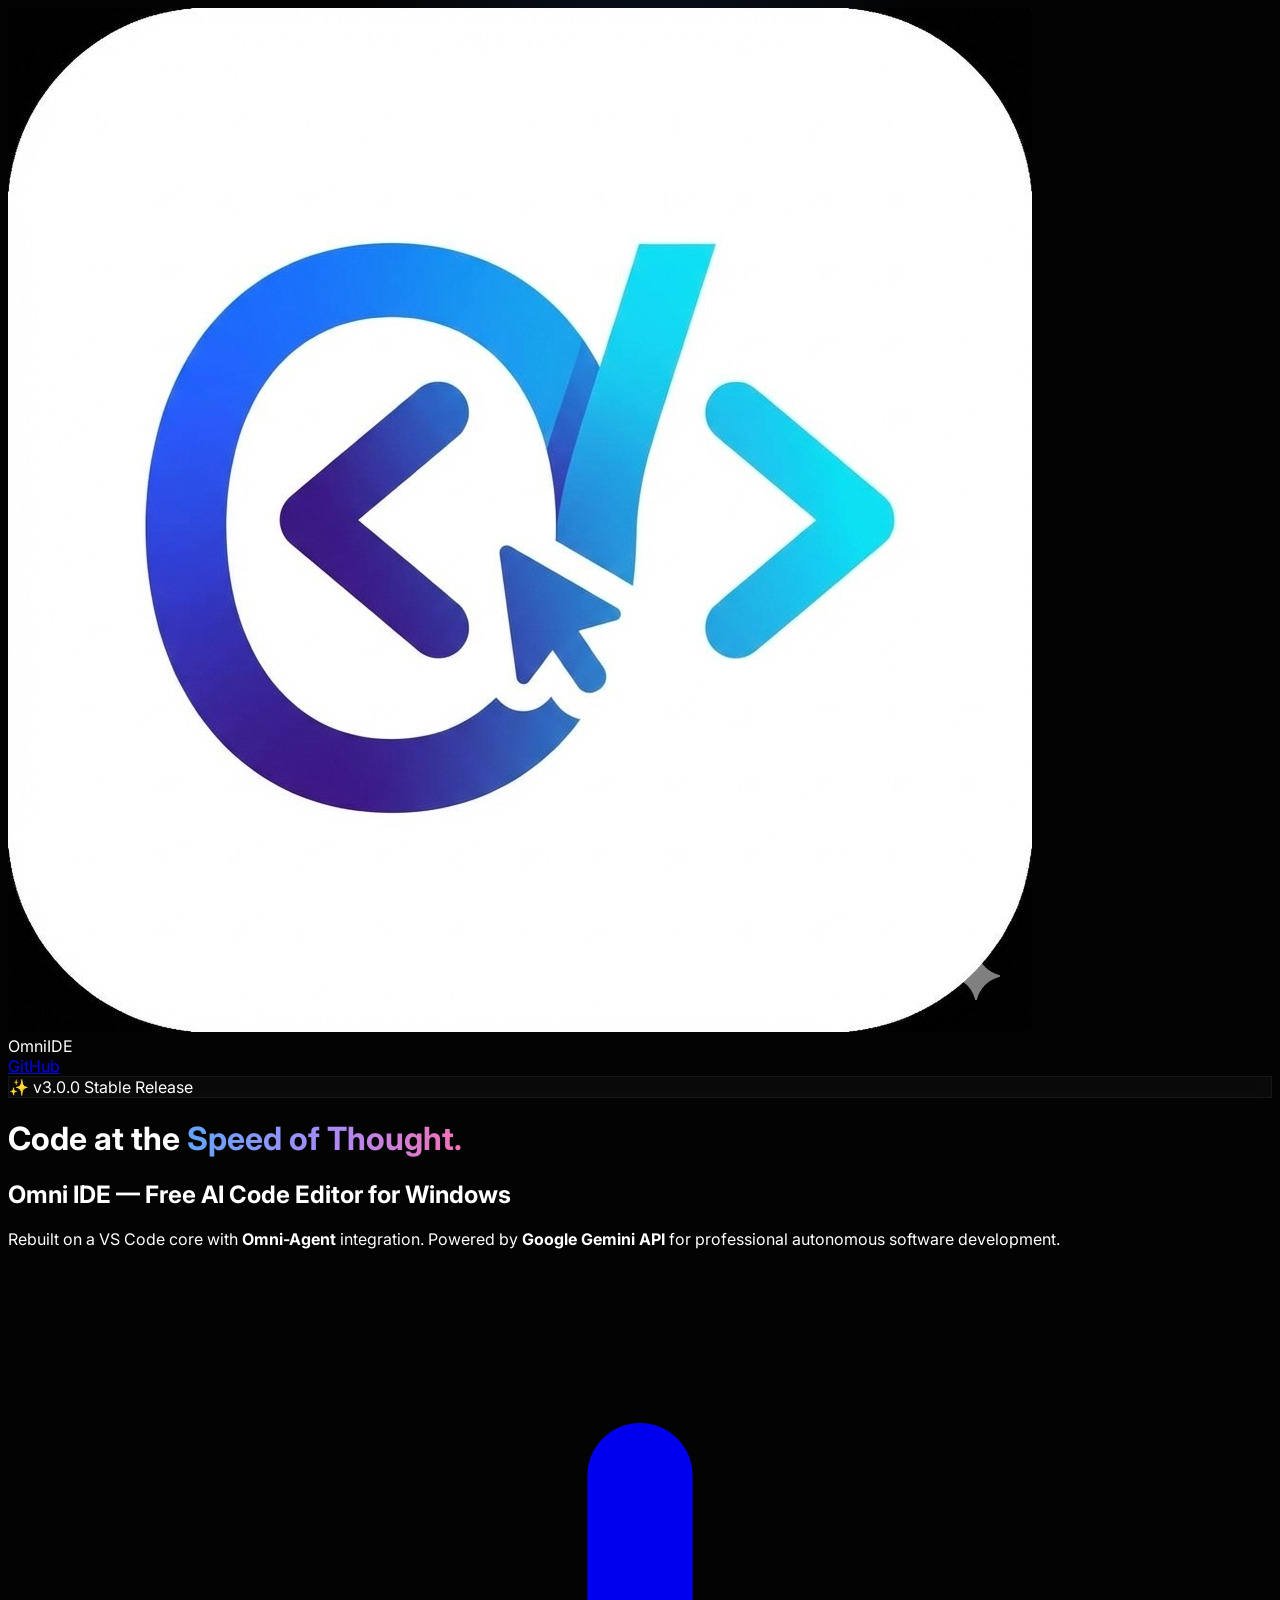
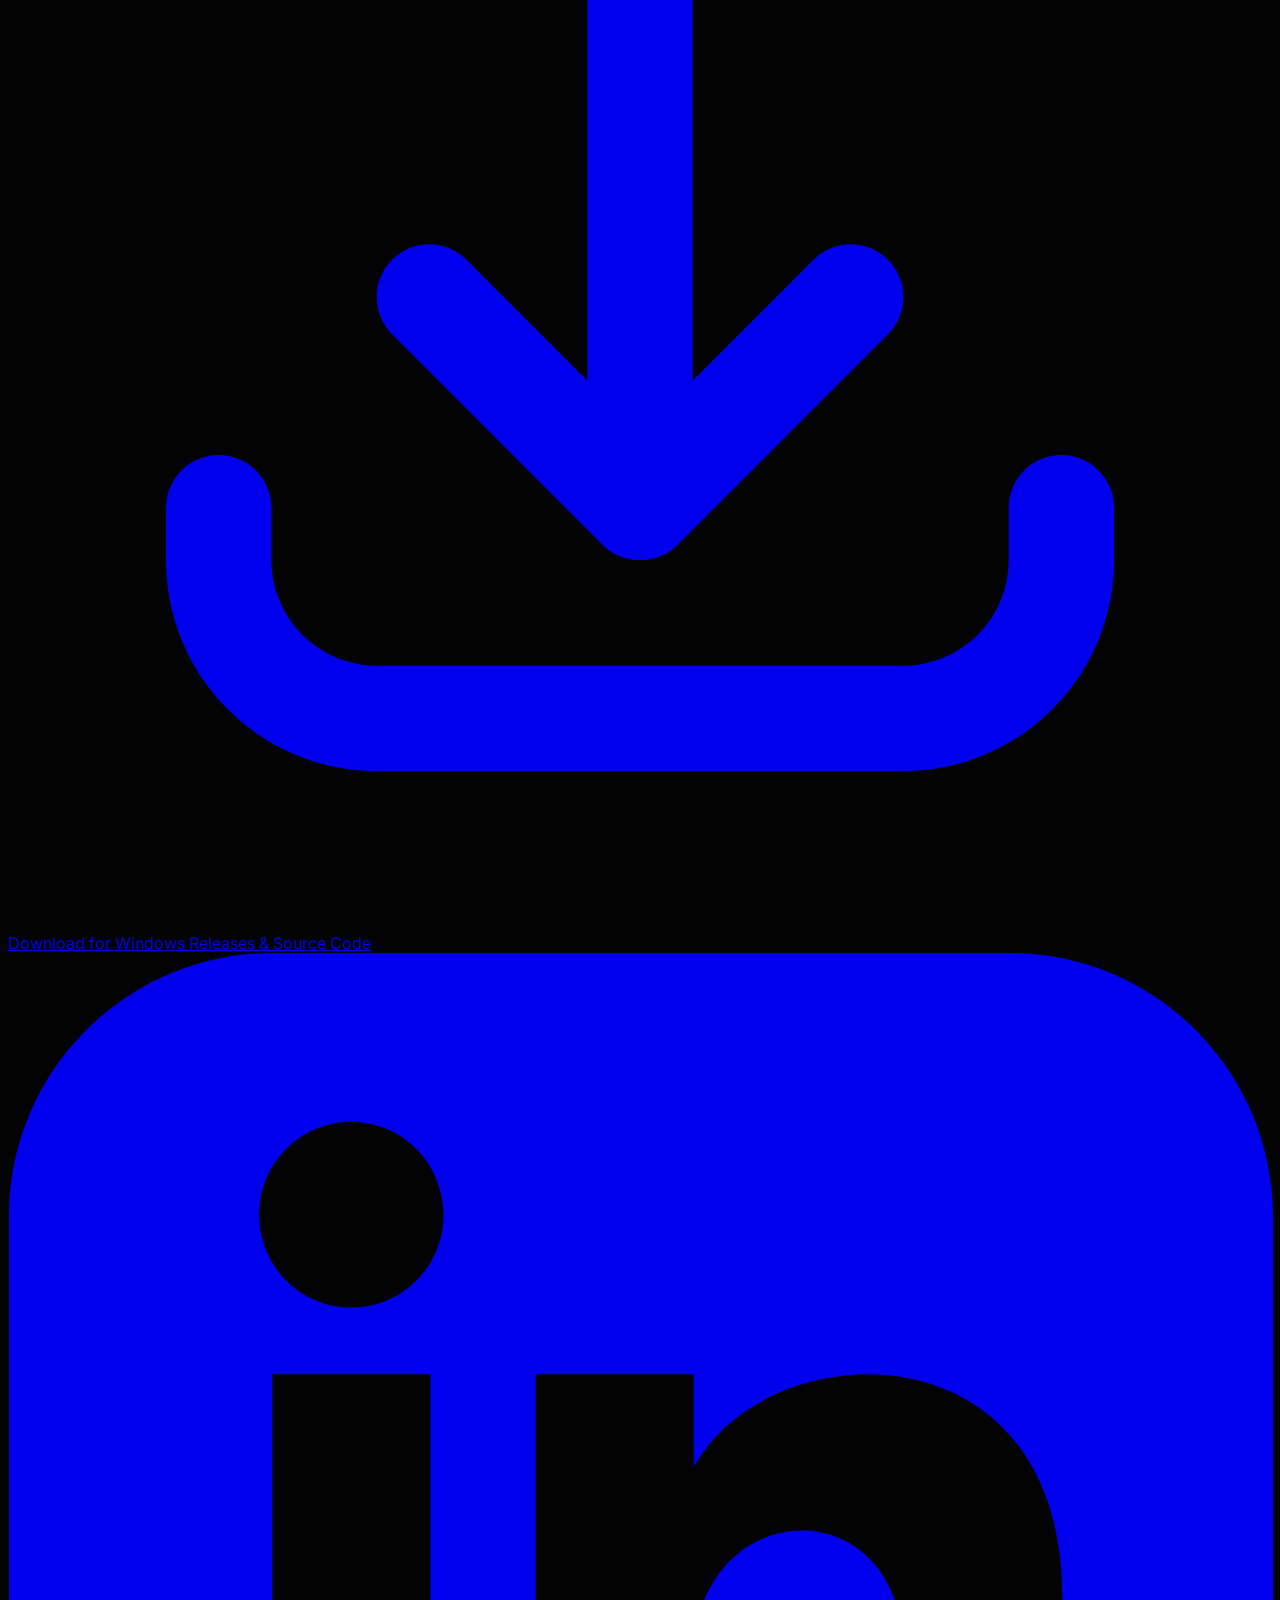
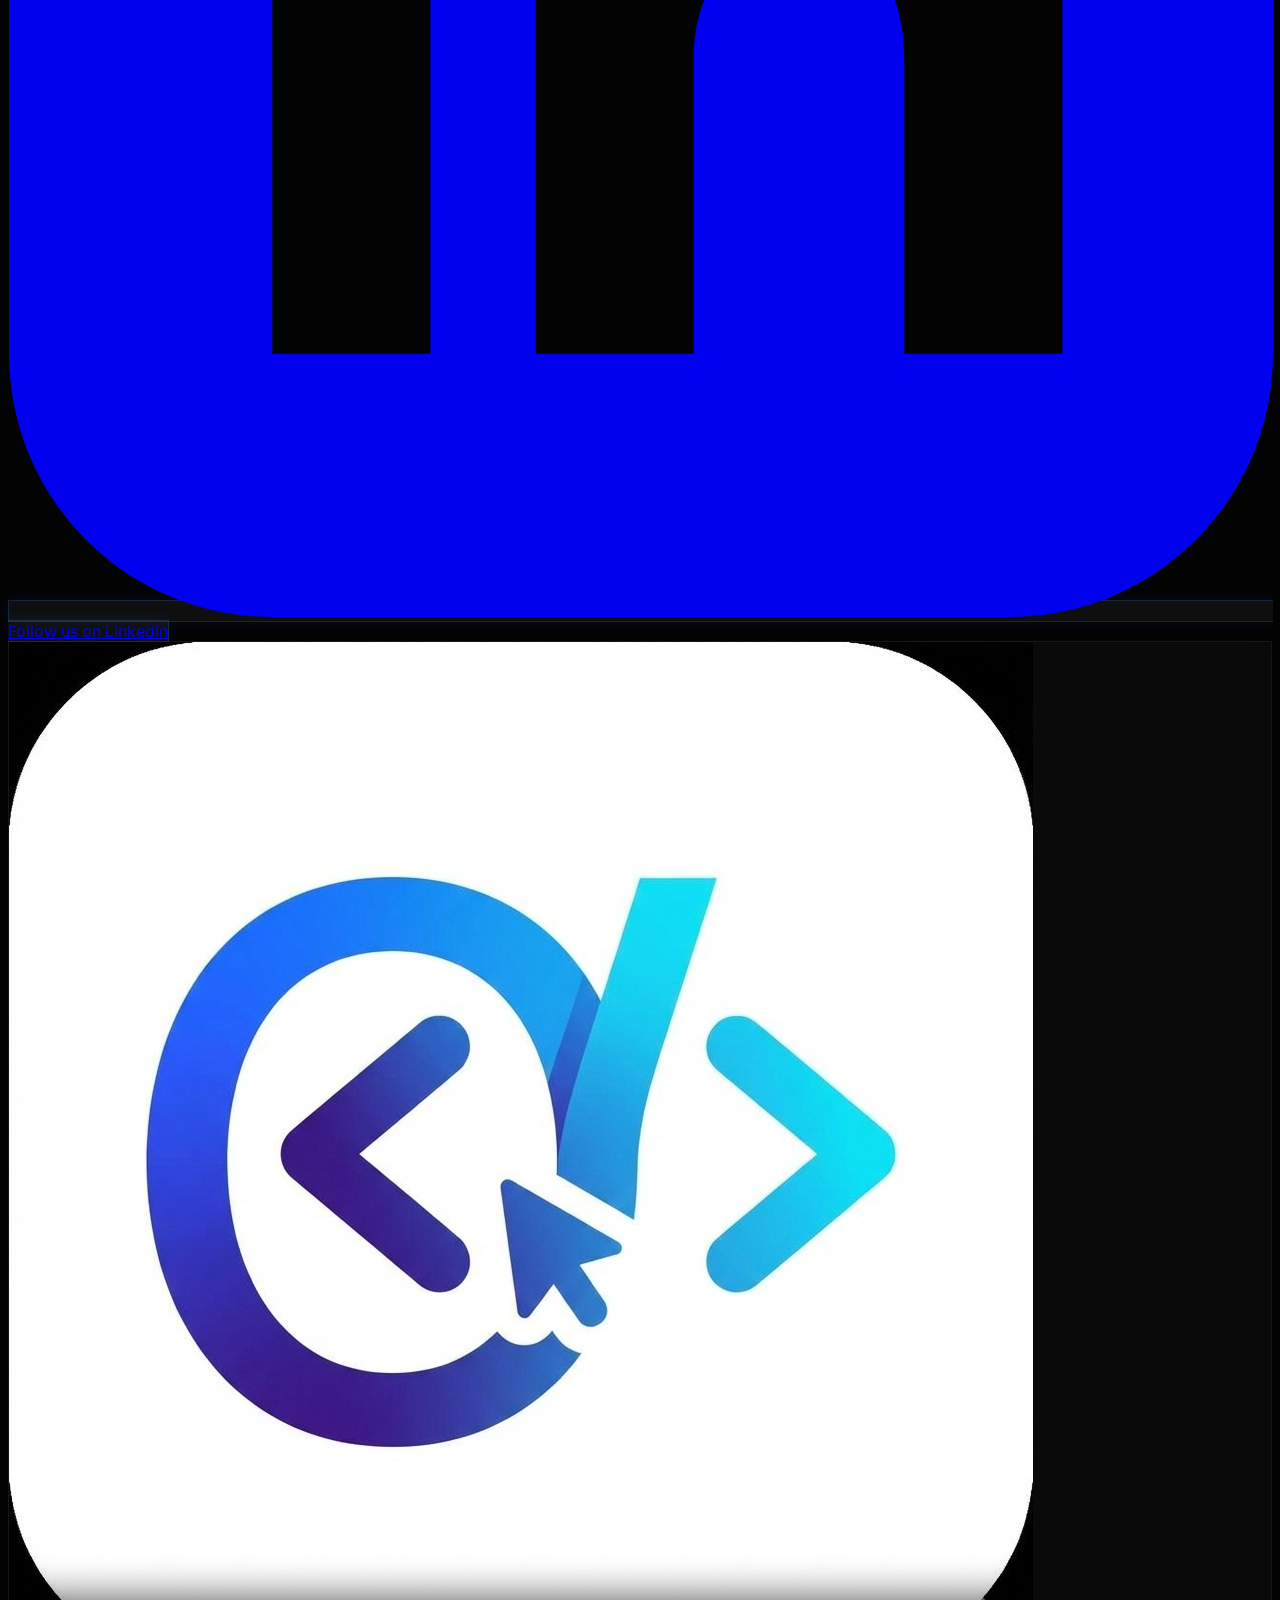
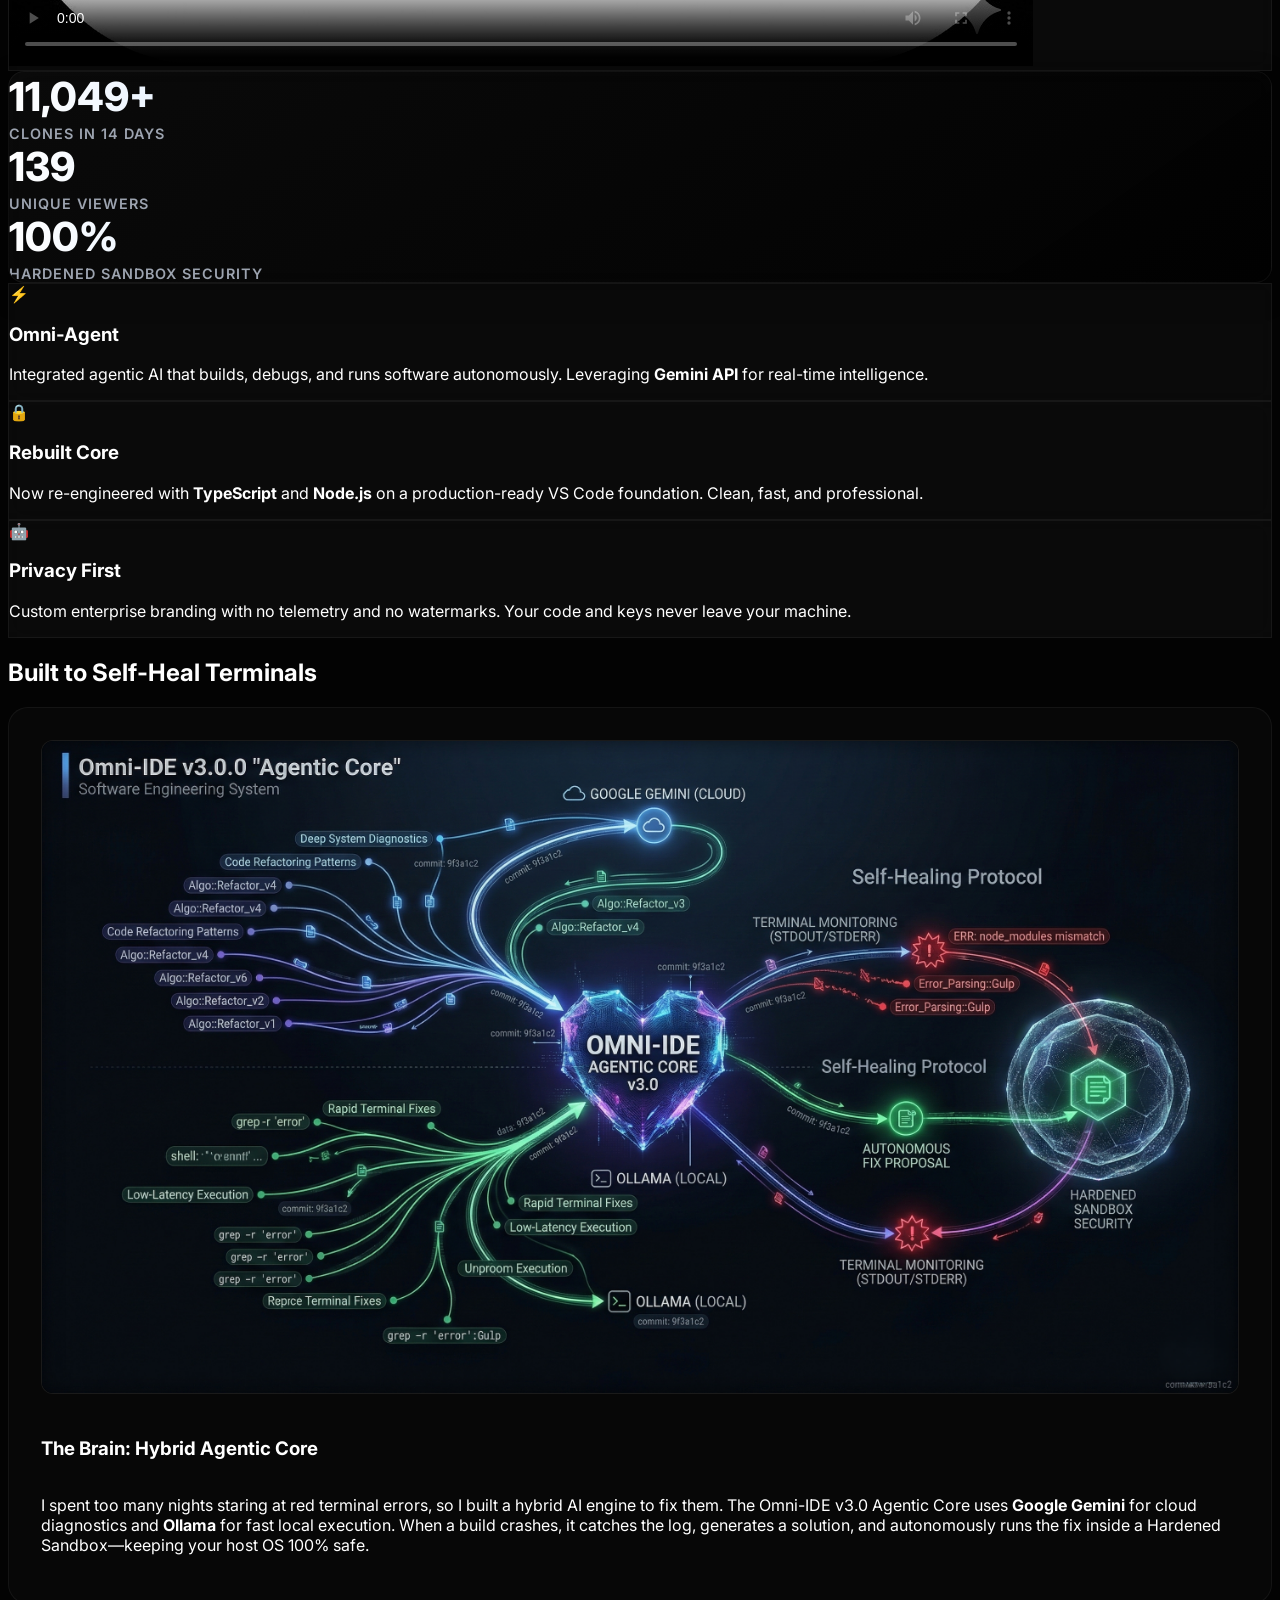
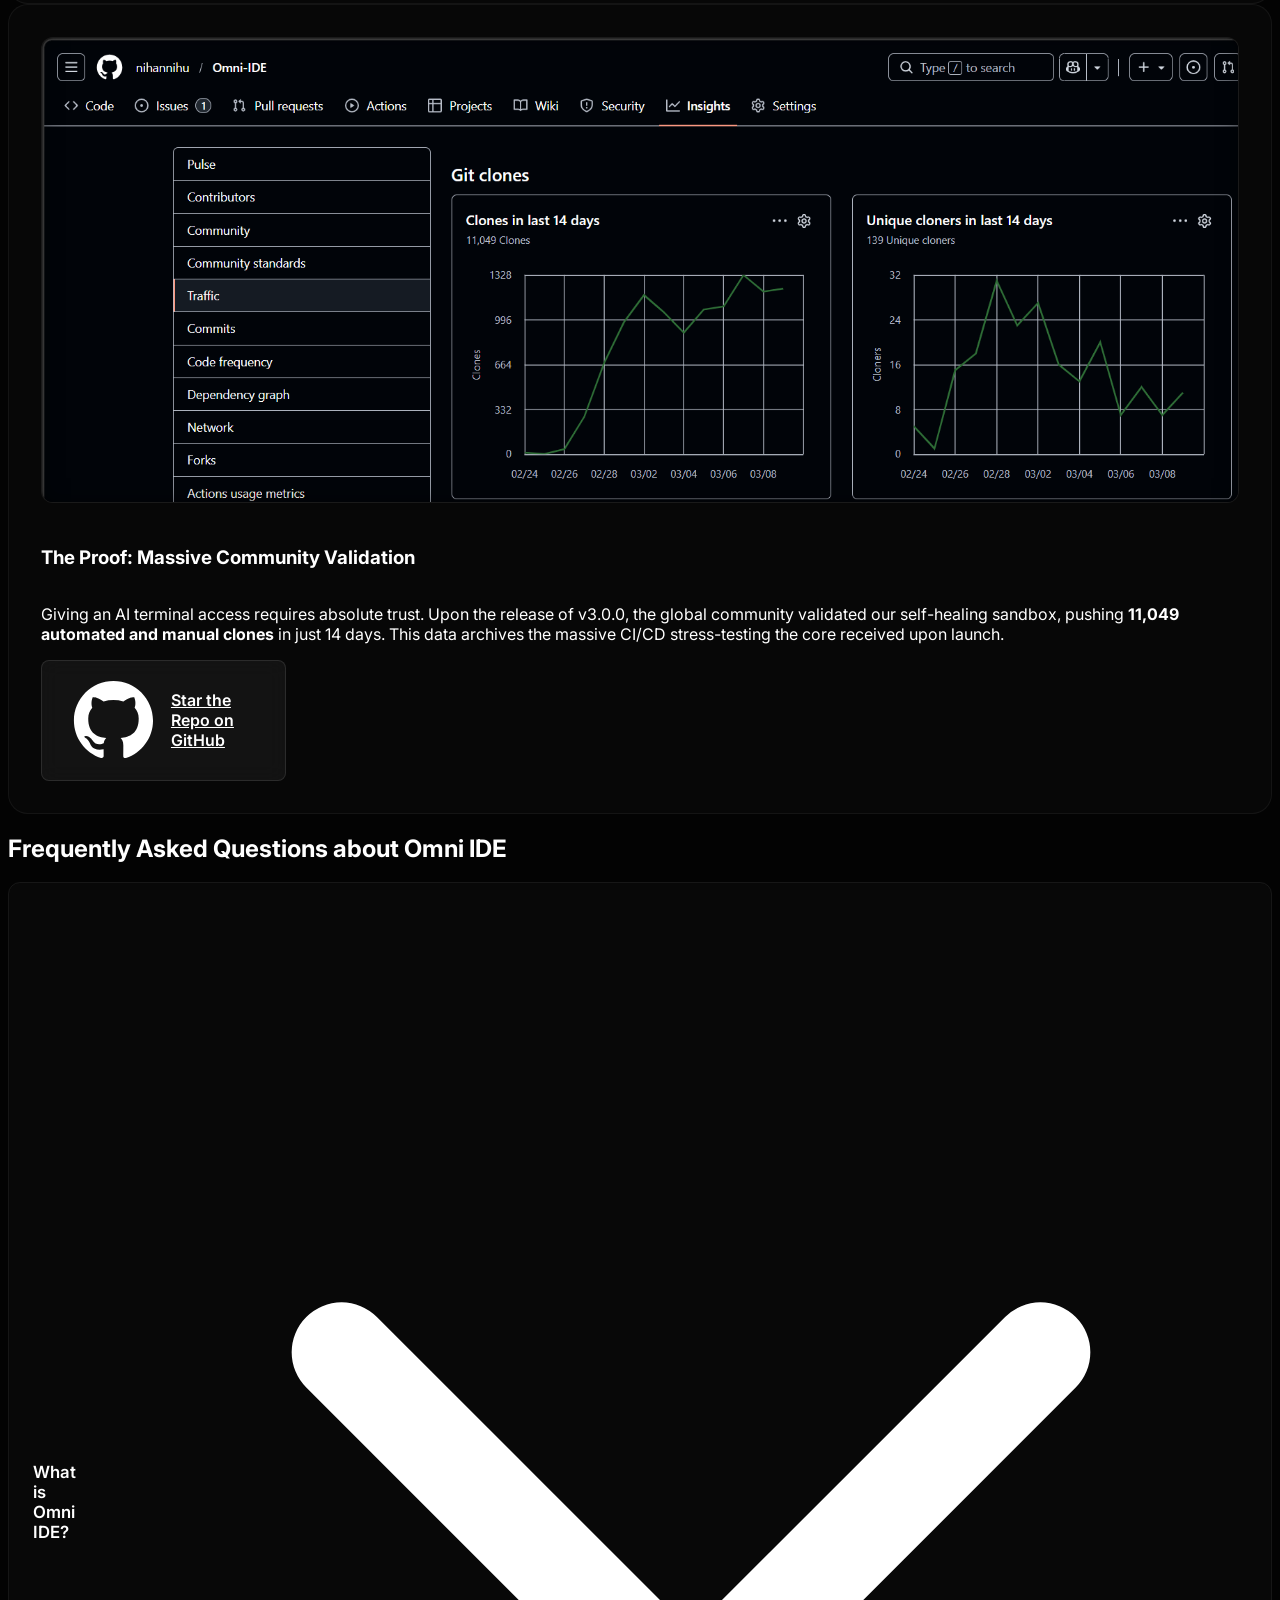
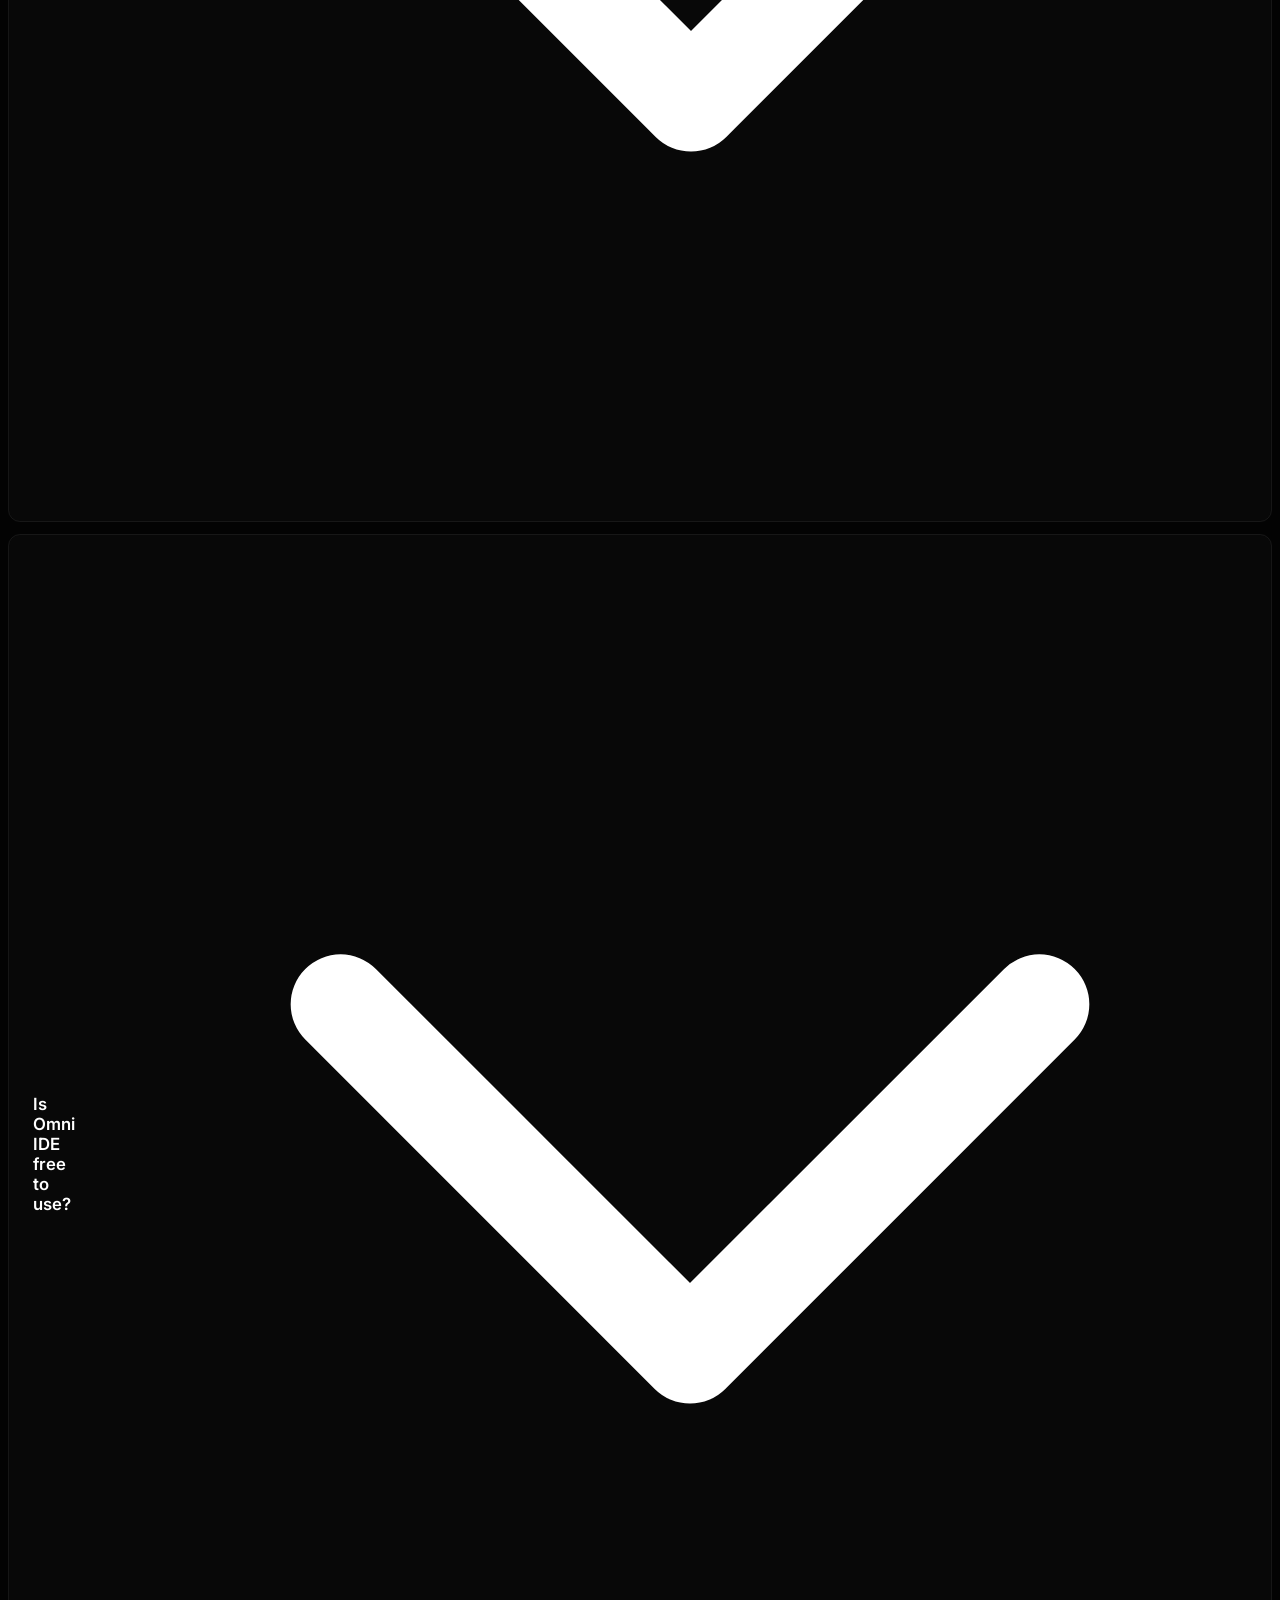
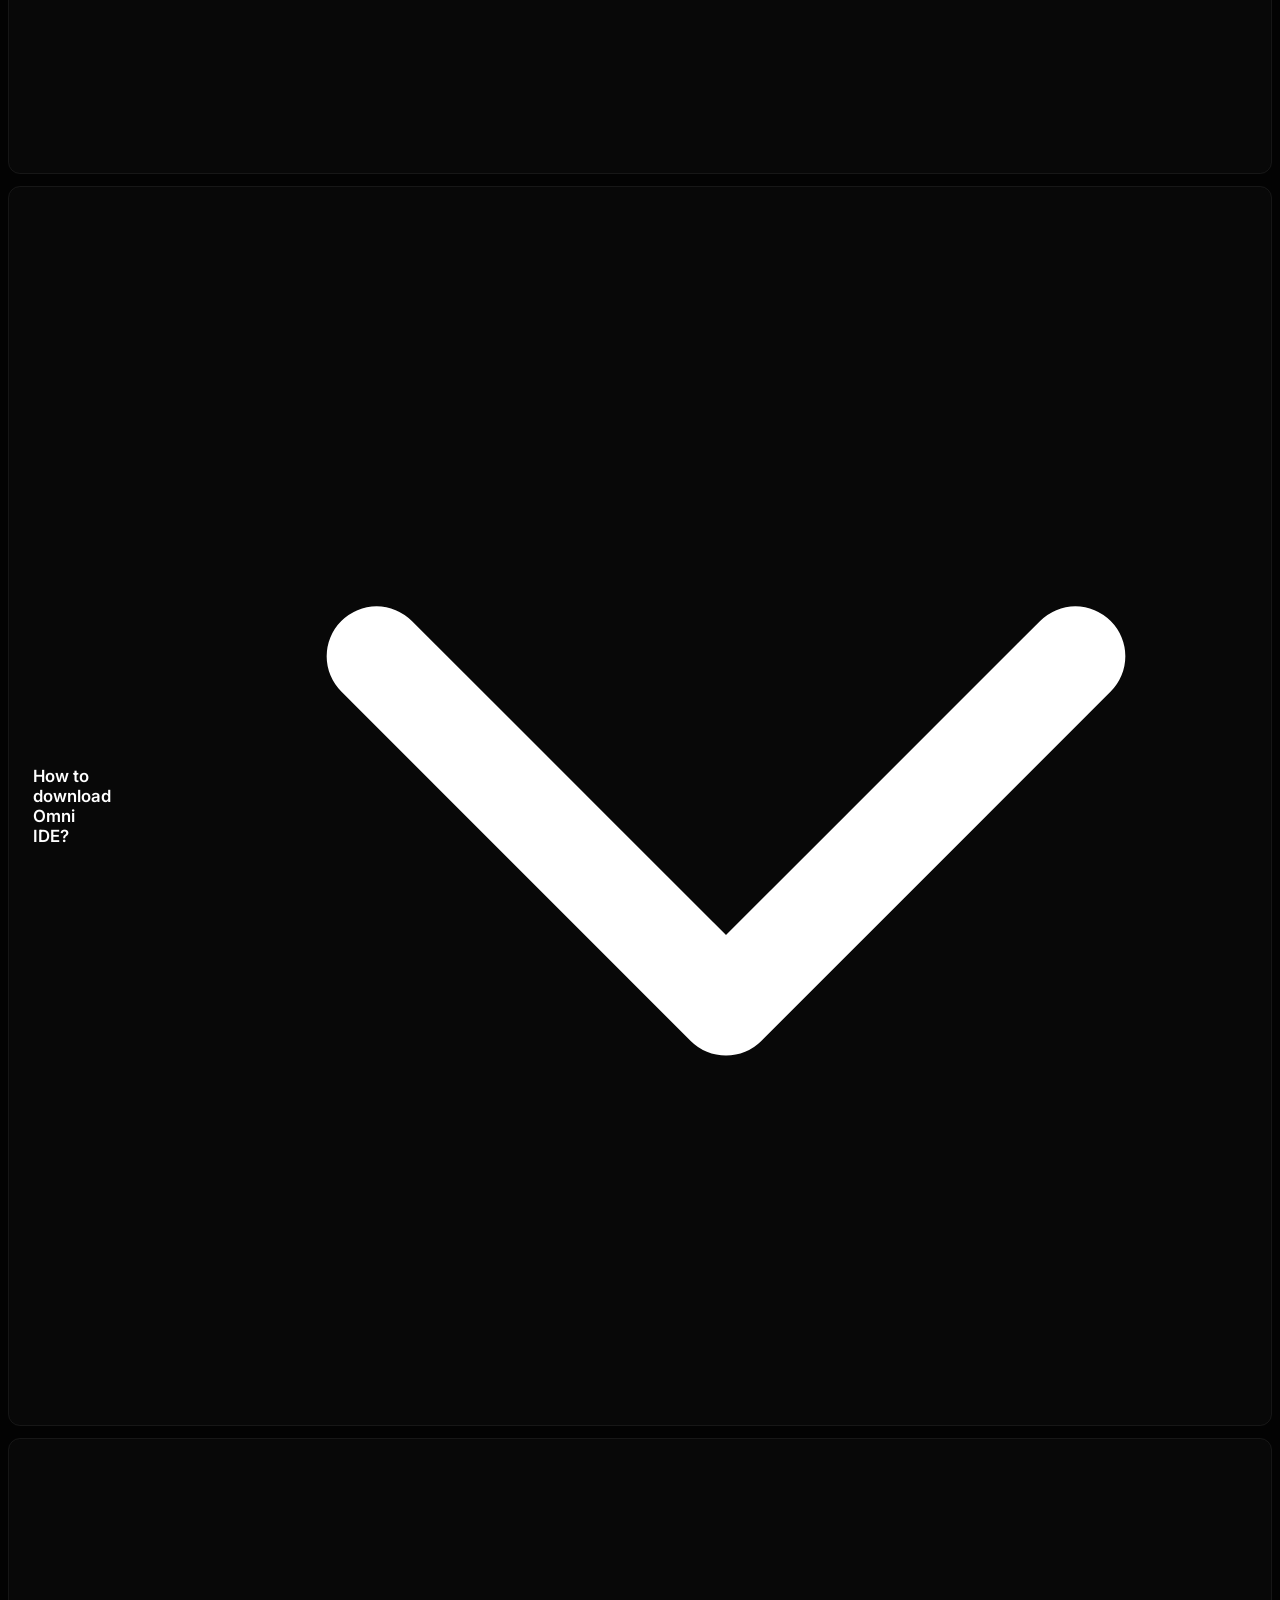
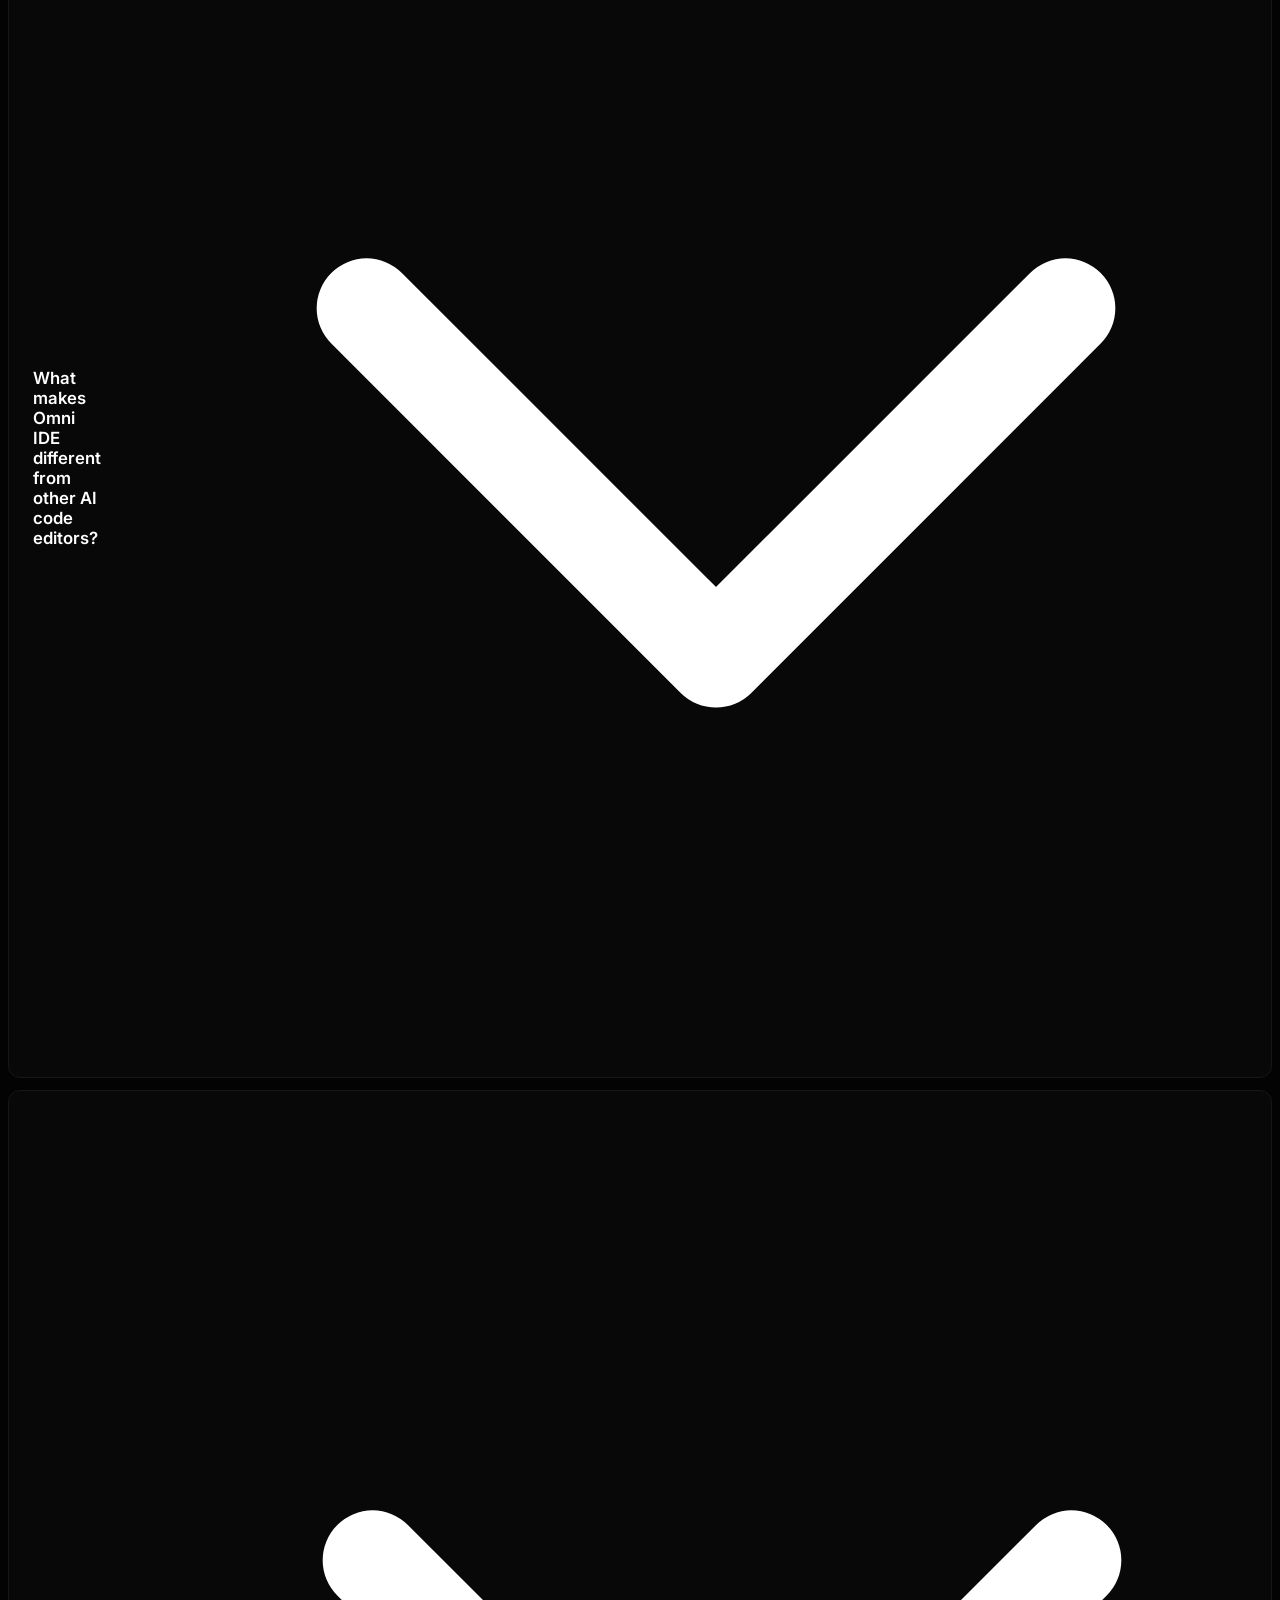
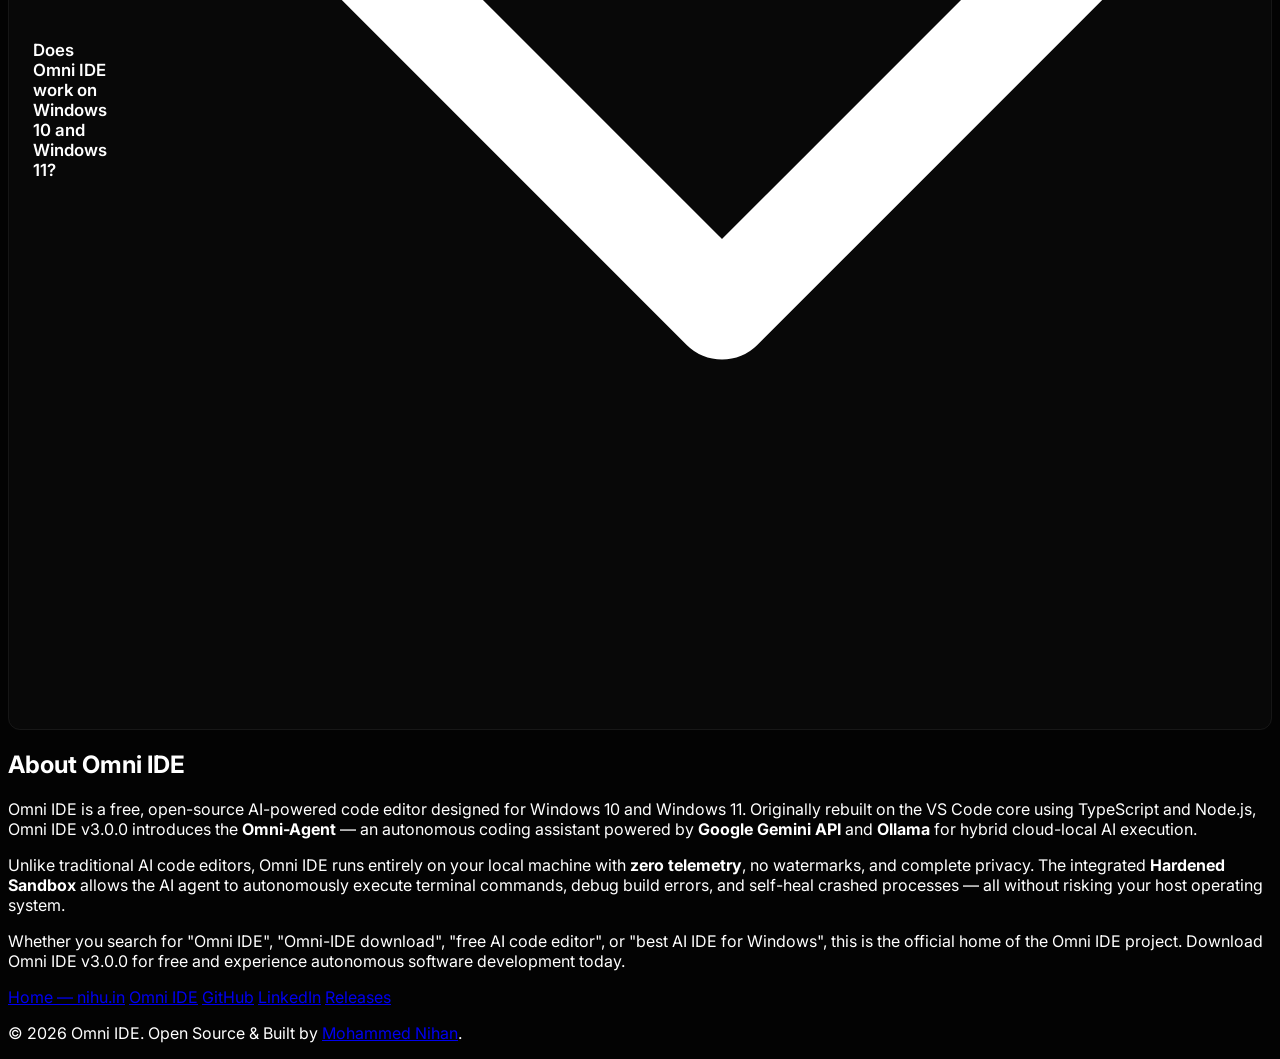
==== commit 766eb096: "UI: Archive 11,049 clones milestone and update proof image to totalclonesgithub.png" ====
--- a/omni/index.html
+++ b/omni/index.html
@@ -44,7 +44,7 @@
       "applicationCategory": "DeveloperApplication",
       "applicationSubCategory": "IDE",
       "datePublished": "2026-02-21",
-      "dateModified": "2026-03-09",
+      "dateModified": "2026-03-10",
       "releaseNotes": "Omni IDE v3.0.0 introduces the Hardened Sandbox for autonomous code execution, a hybrid Agentic Core powered by Google Gemini and Ollama, and a production-ready VS Code-based interface with zero watermarks.",
       "sameAs": [
         "https://github.com/nihannihu/Omni-IDE",
@@ -117,7 +117,7 @@
       "description": "Download Omni IDE, the free open-source AI-powered code editor for Windows. Built on VS Code core with Omni-Agent integration.",
       "url": "https://nihu.in/omni/",
       "datePublished": "2026-02-21",
-      "dateModified": "2026-03-09",
+      "dateModified": "2026-03-10",
       "inLanguage": "en",
       "isPartOf": {
         "@type": "WebSite",
@@ -620,11 +620,11 @@
         <div class="trust-banner p-8 max-w-5xl mx-auto">
             <div class="grid grid-cols-1 md:grid-cols-3 gap-8 divide-y md:divide-y-0 md:divide-x divide-white/10">
                 <div class="flex flex-col items-center justify-center pt-4 md:pt-0">
-                    <div class="trust-number">9,866+</div>
+                    <div class="trust-number">11,049+</div>
                     <div class="trust-label">Clones in 14 Days</div>
                 </div>
                 <div class="flex flex-col items-center justify-center pt-8 md:pt-0">
-                    <div class="trust-number">148</div>
+                    <div class="trust-number">139</div>
                     <div class="trust-label">Unique Viewers</div>
                 </div>
                 <div class="flex flex-col items-center justify-center pt-8 md:pt-0">
@@ -688,12 +688,12 @@
             <!-- Right Column: The Proof -->
             <div class="split-card">
                 <div class="split-img-wrapper">
-                    <img src="clone.png" alt="GitHub Insights showing 9,866 clones for Omni IDE">
+                    <img src="totalclonesgithub.png" alt="GitHub Insights showing 11,049 clones for Omni IDE">
                 </div>
                 <h3 class="text-2xl font-bold mb-4 text-white">The Proof: Massive Community Validation</h3>
                 <p class="text-gray-400 leading-relaxed text-lg mb-8">
                     Giving an AI terminal access requires absolute trust. Upon the release of v3.0.0, the global
-                    community validated our self-healing sandbox, pushing <strong>9,866 automated and manual
+                    community validated our self-healing sandbox, pushing <strong>11,049 automated and manual
                         clones</strong> in just 14 days. This data archives the massive CI/CD stress-testing the core
                     received upon launch.
                 </p>
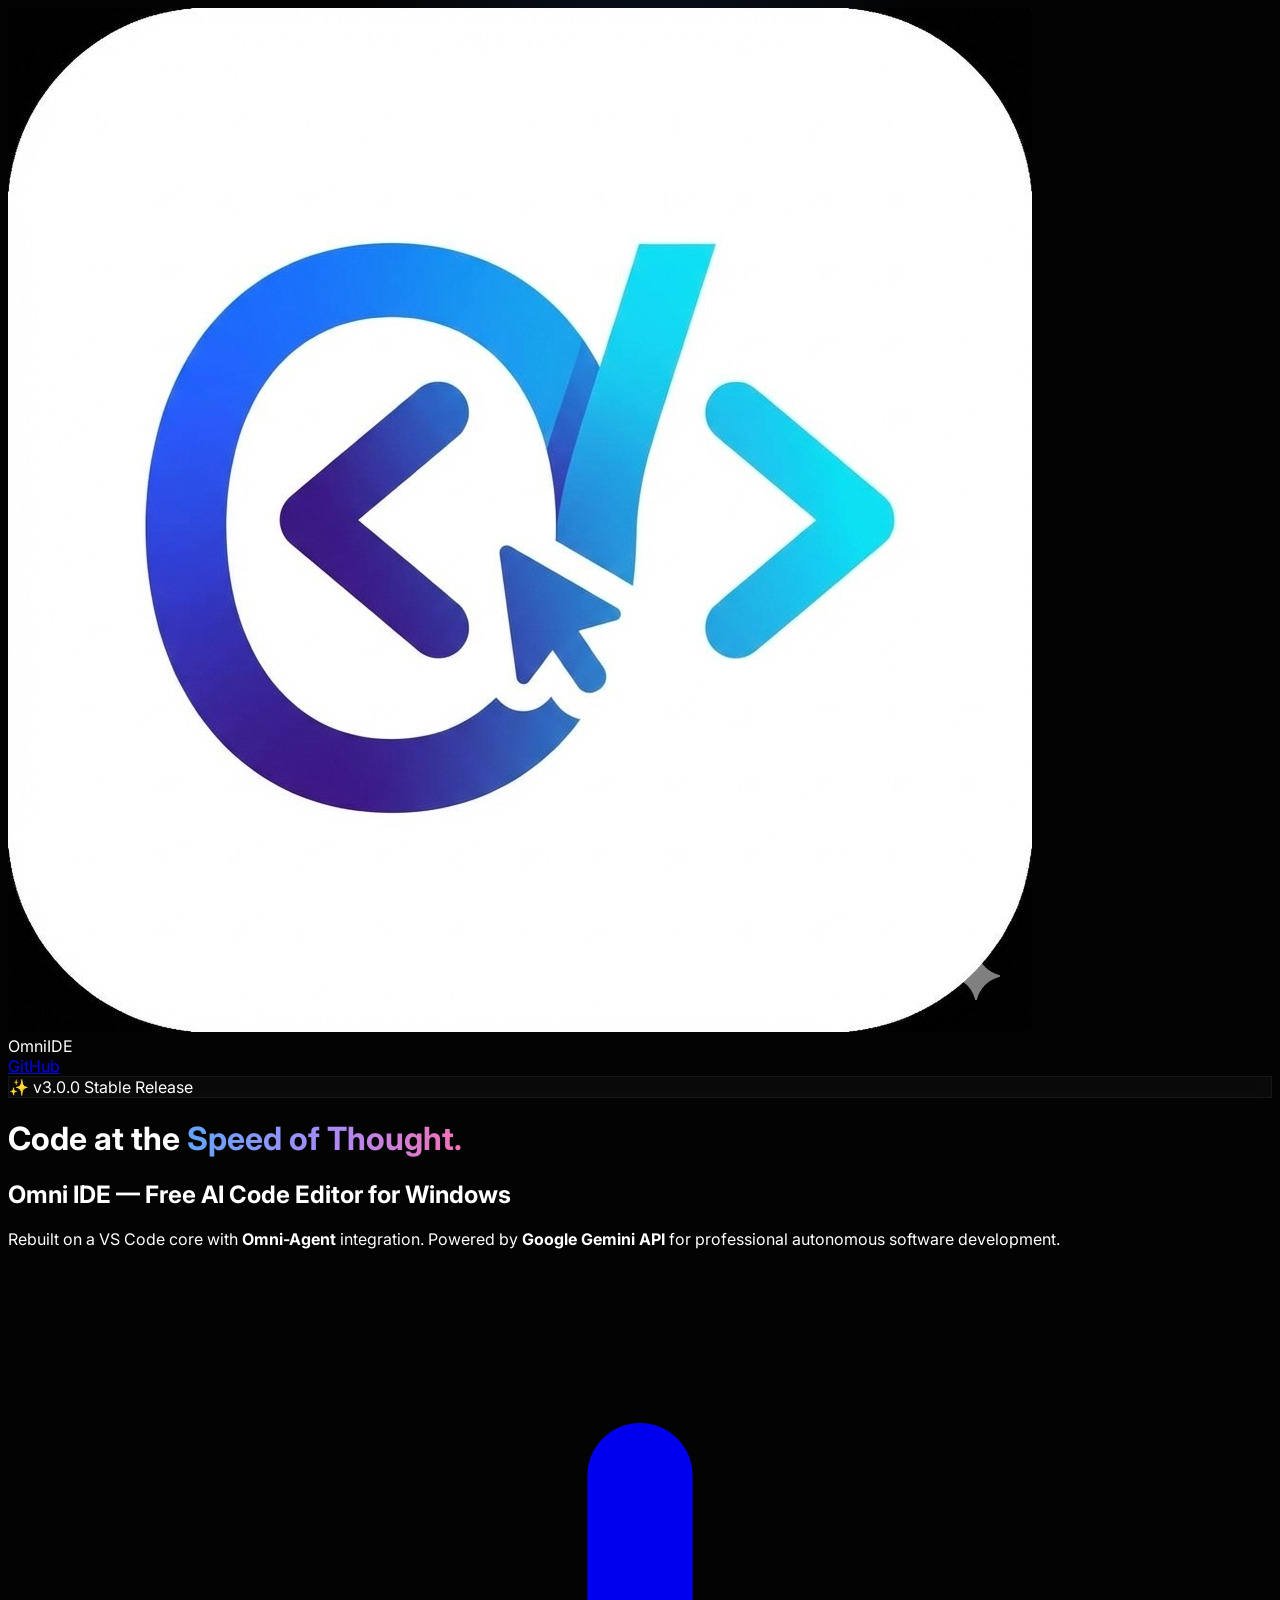
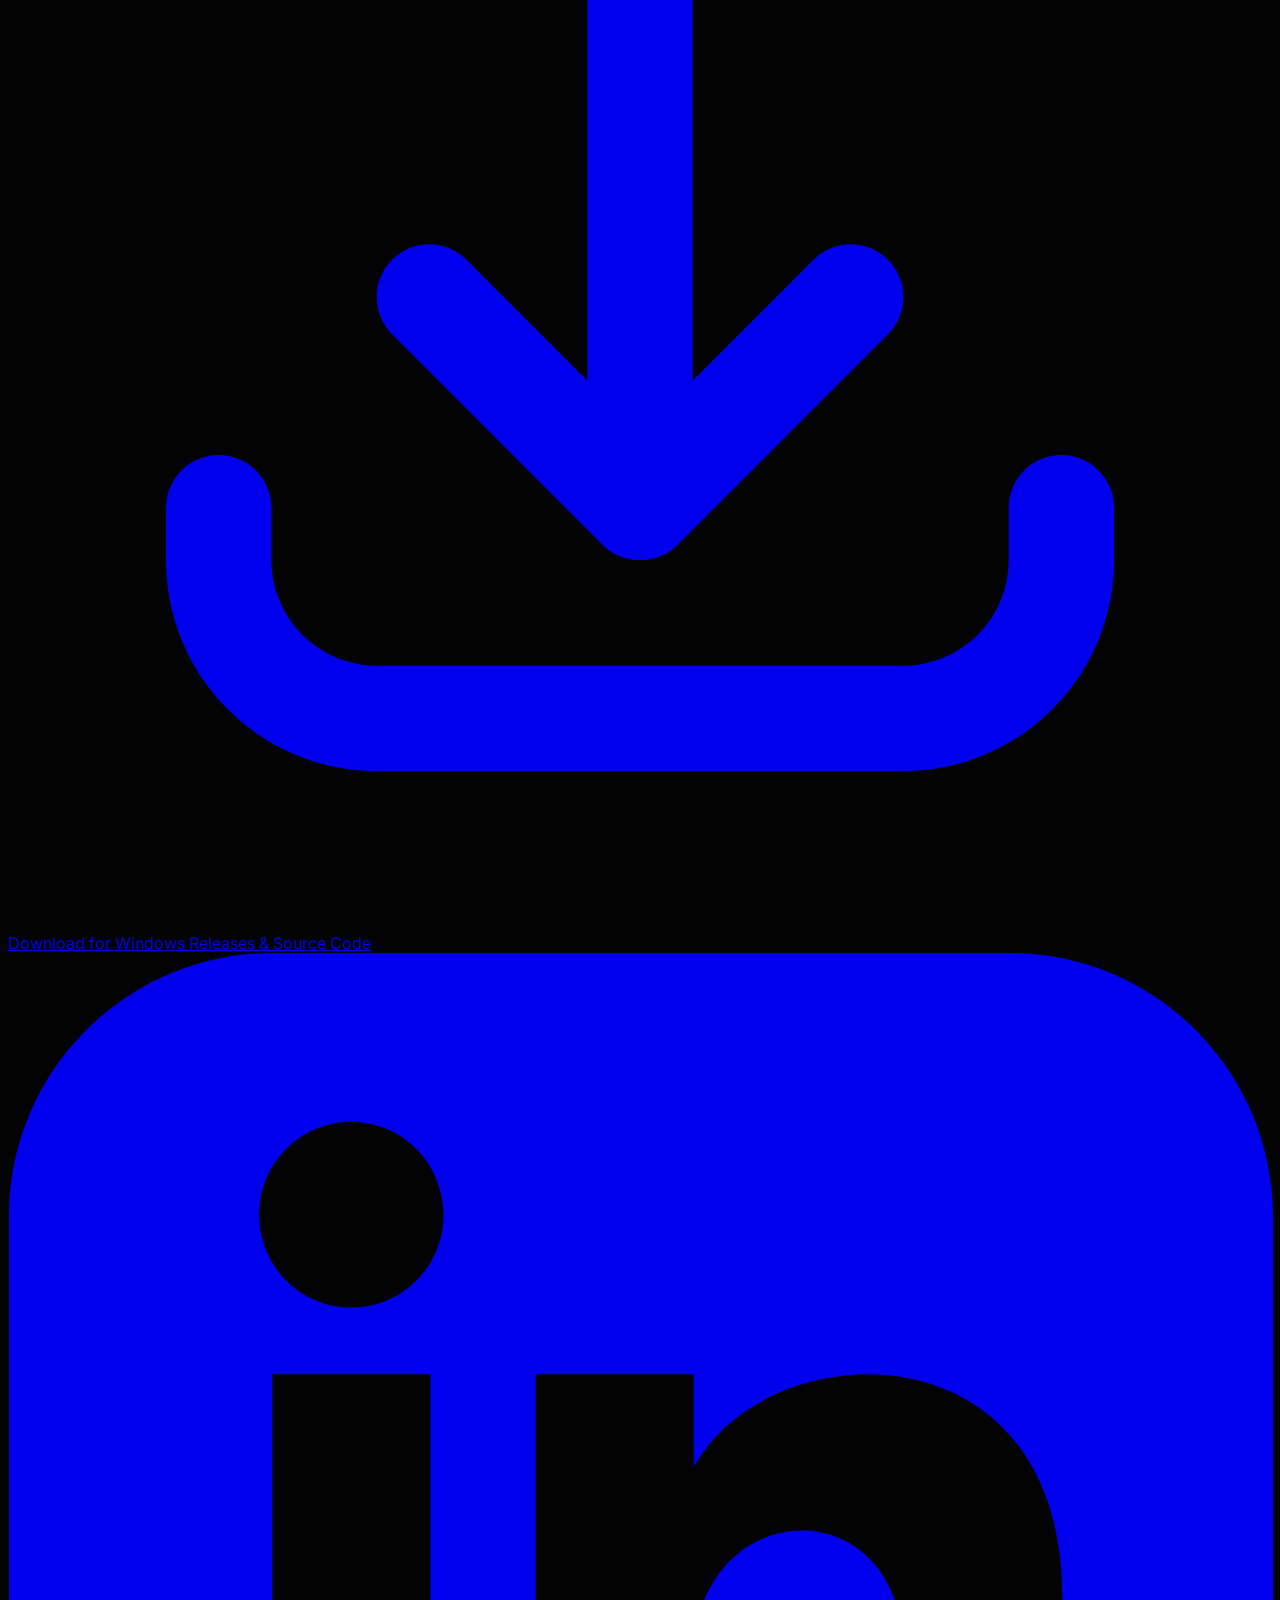
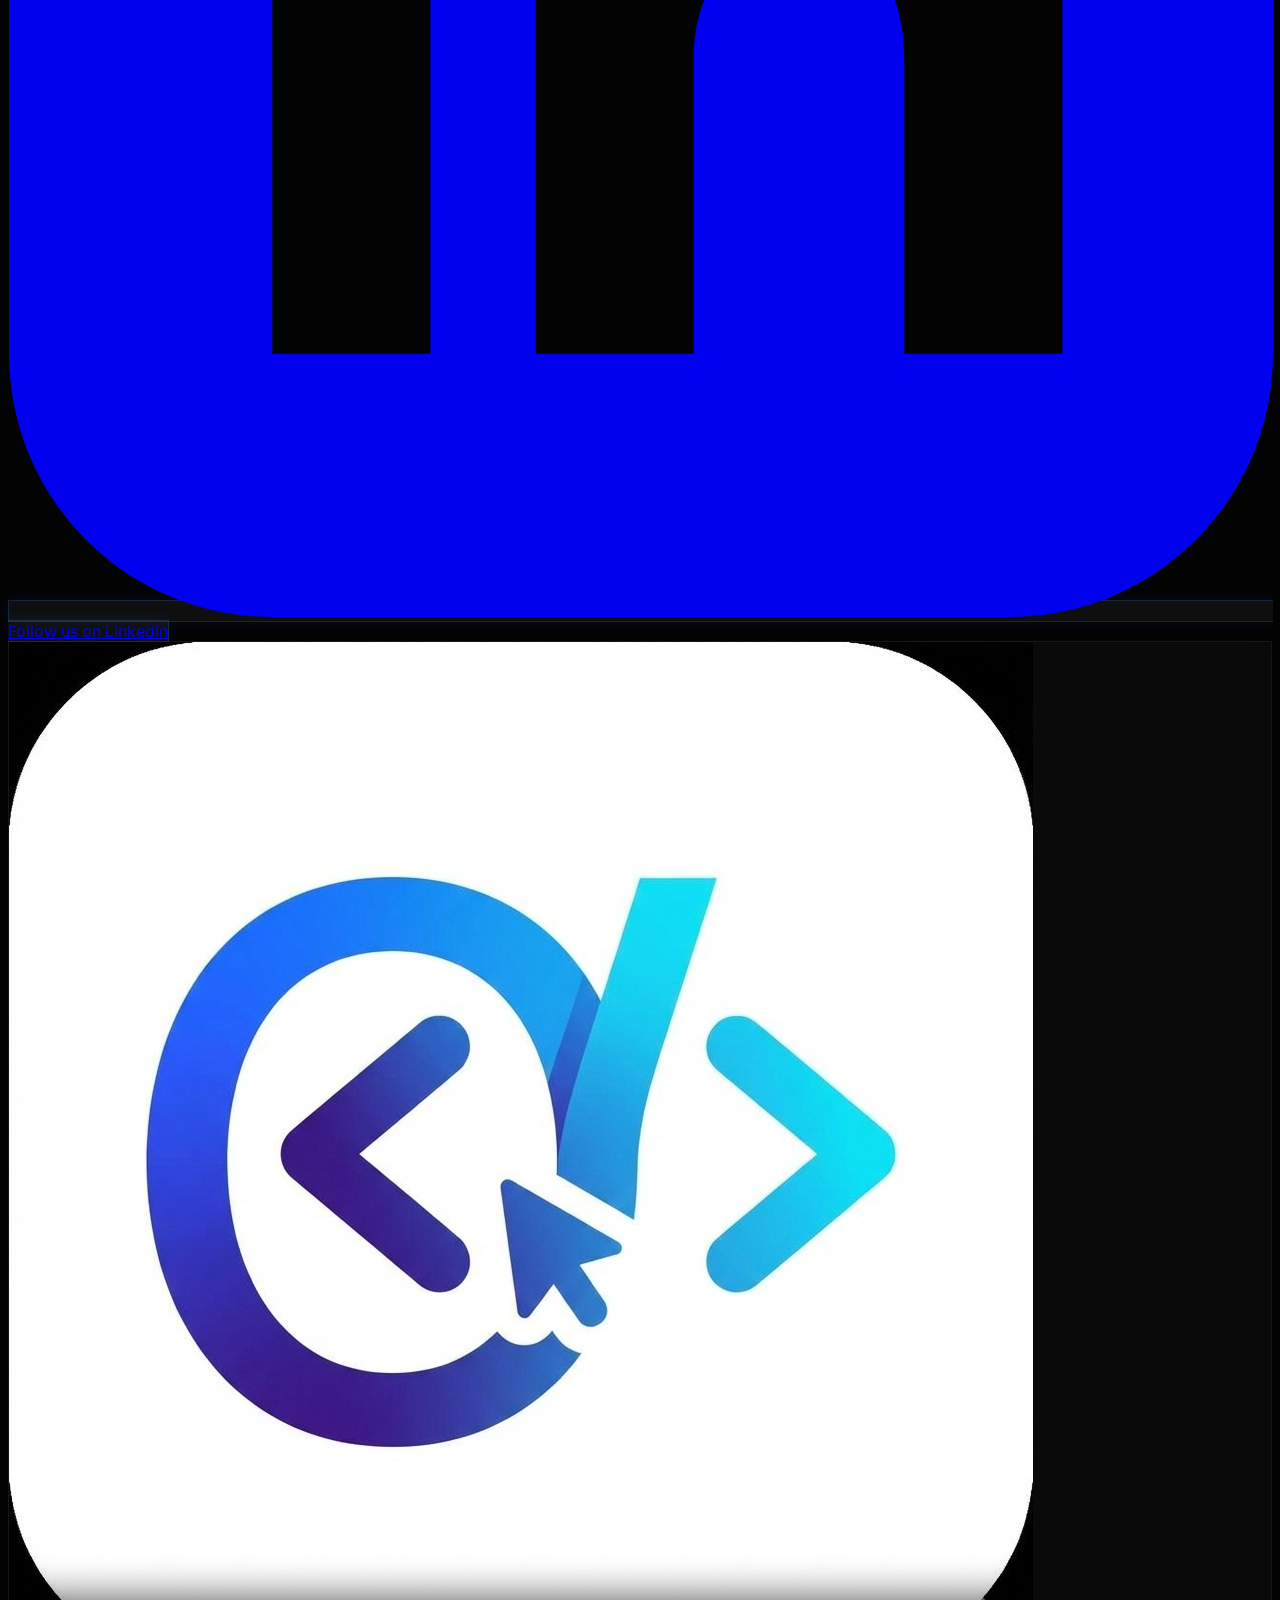
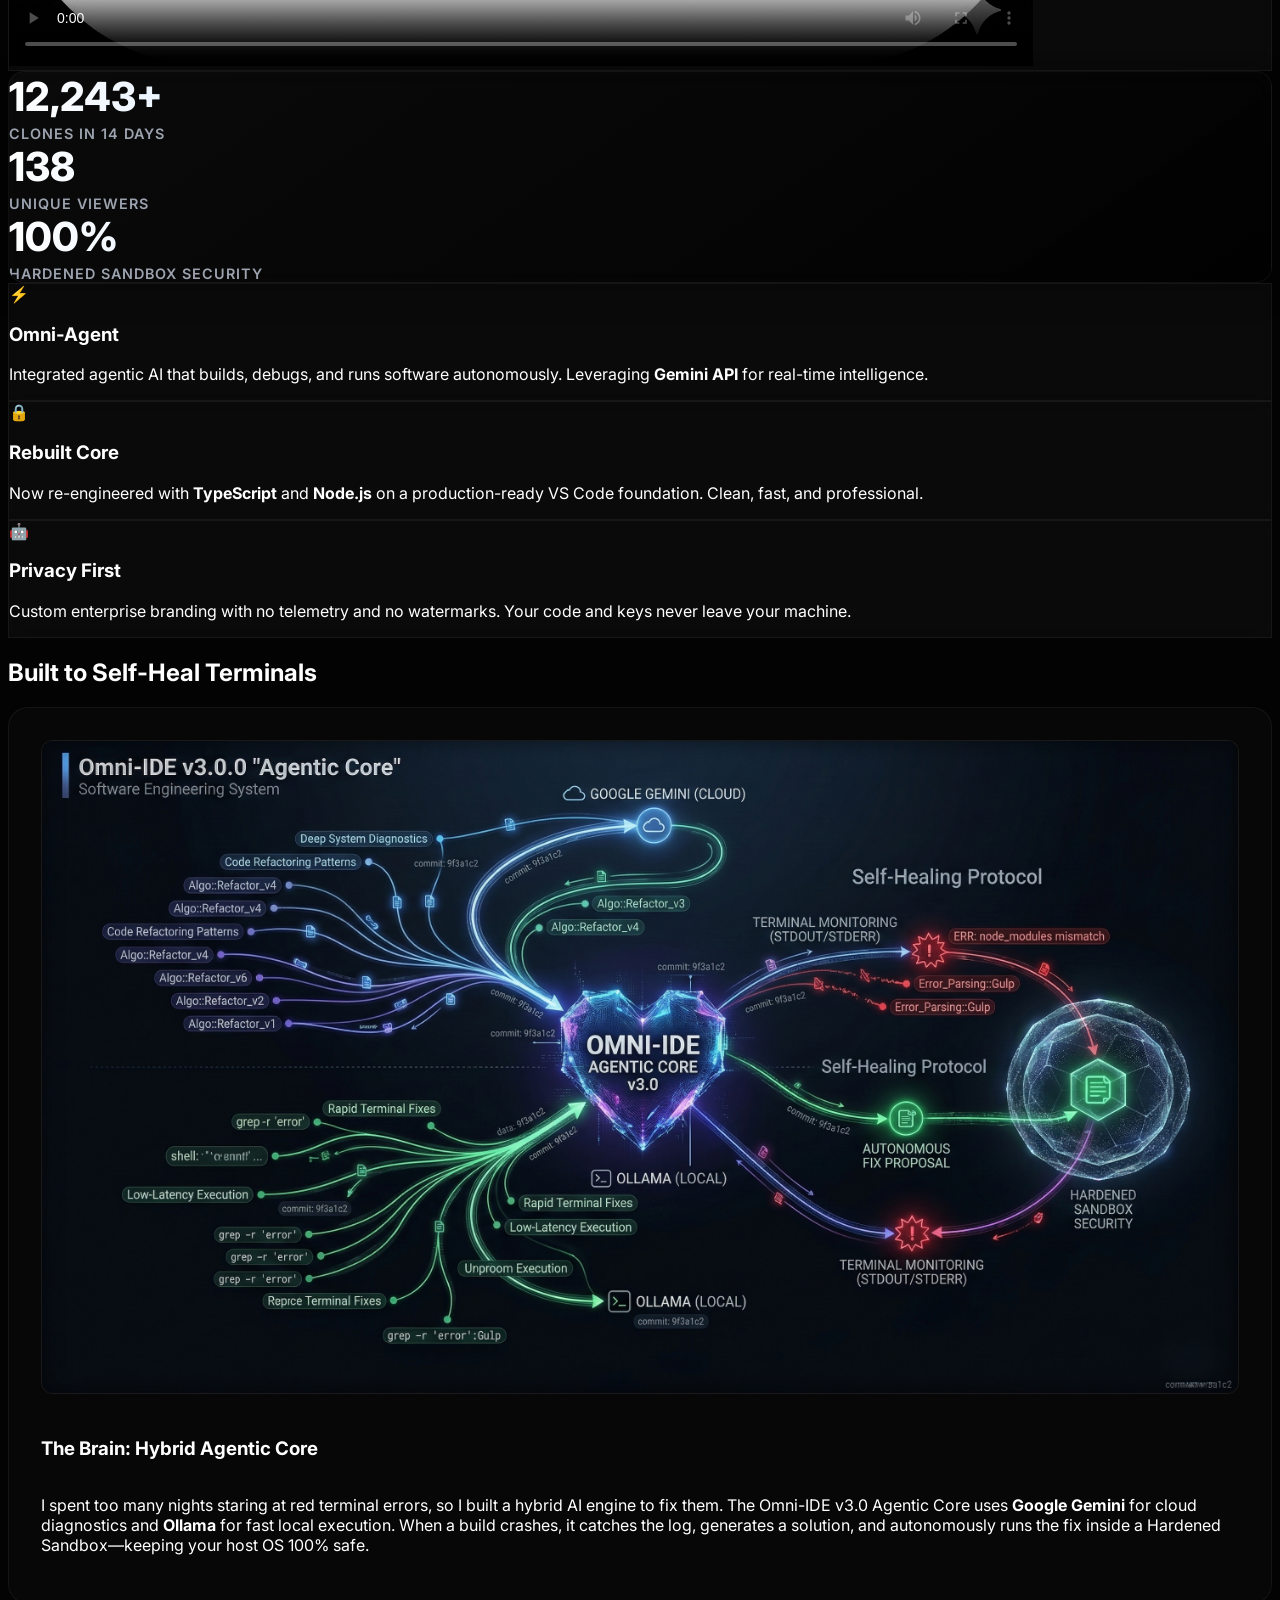
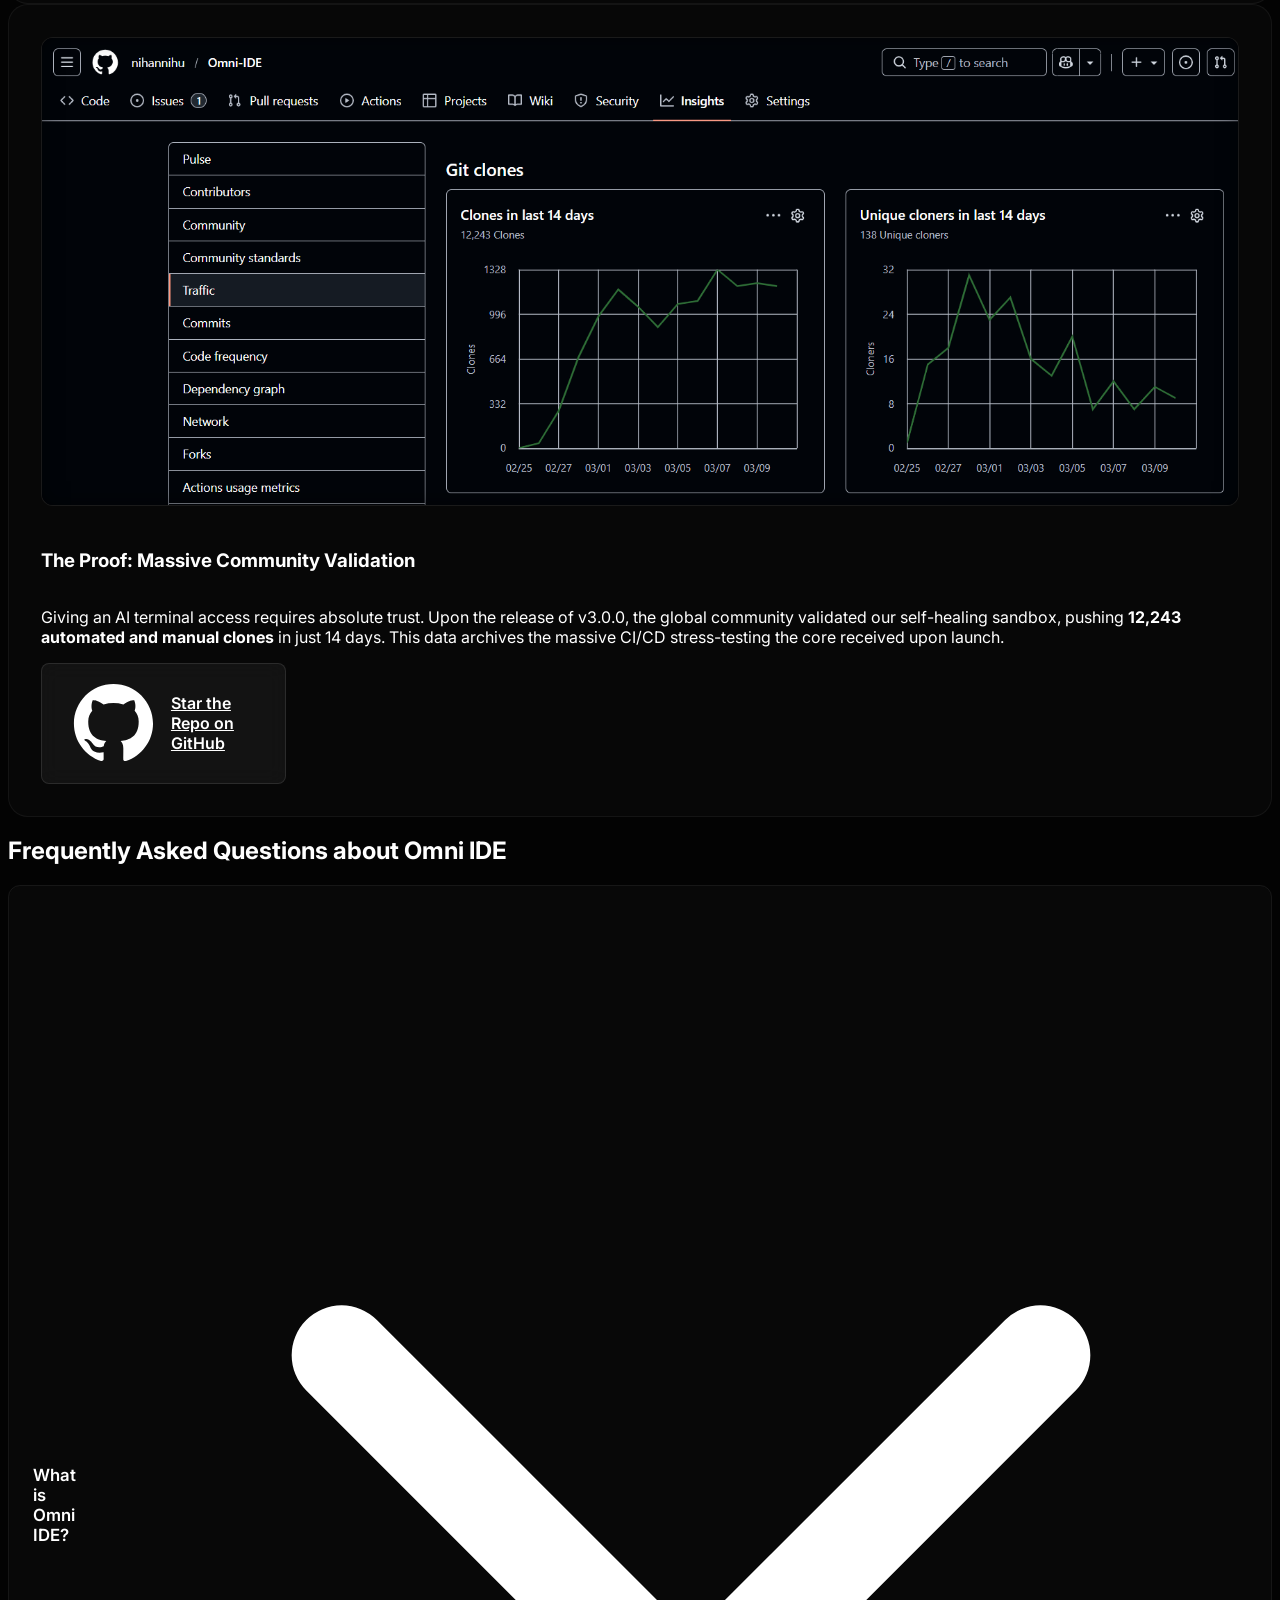
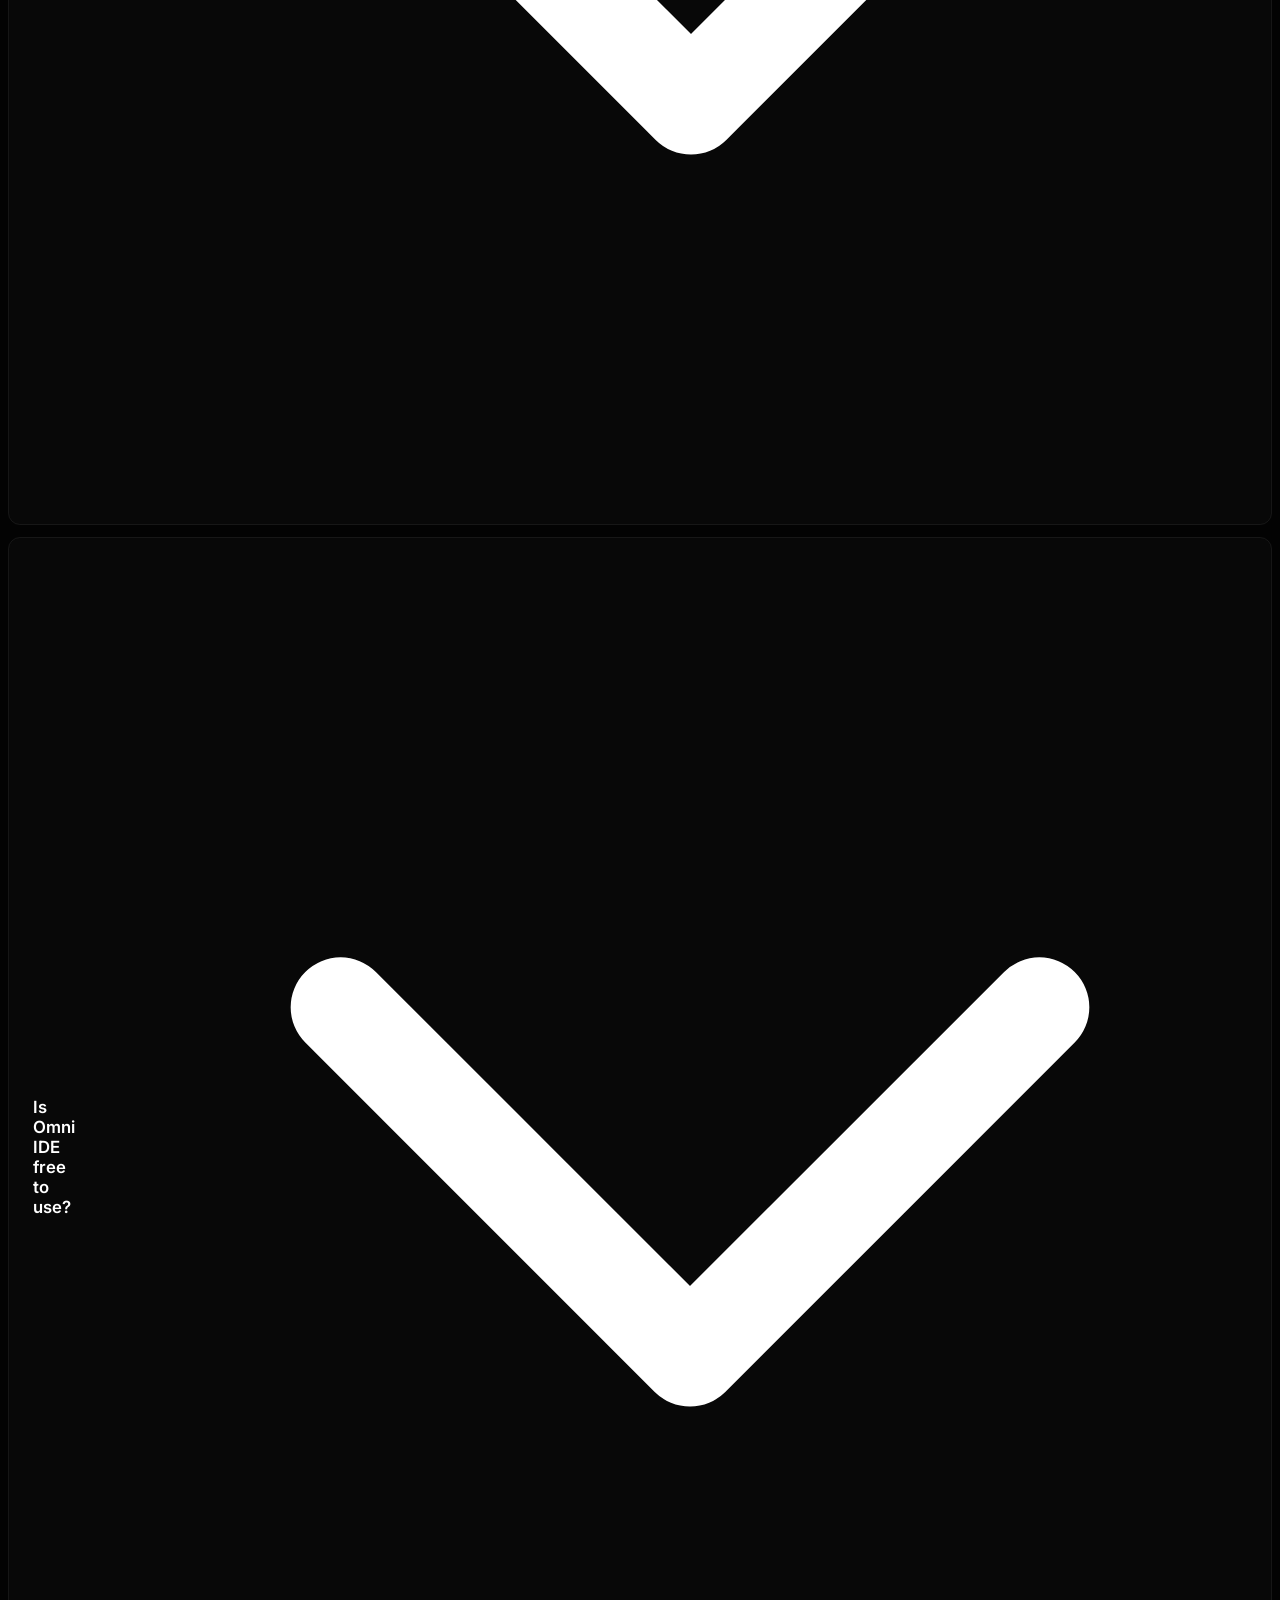
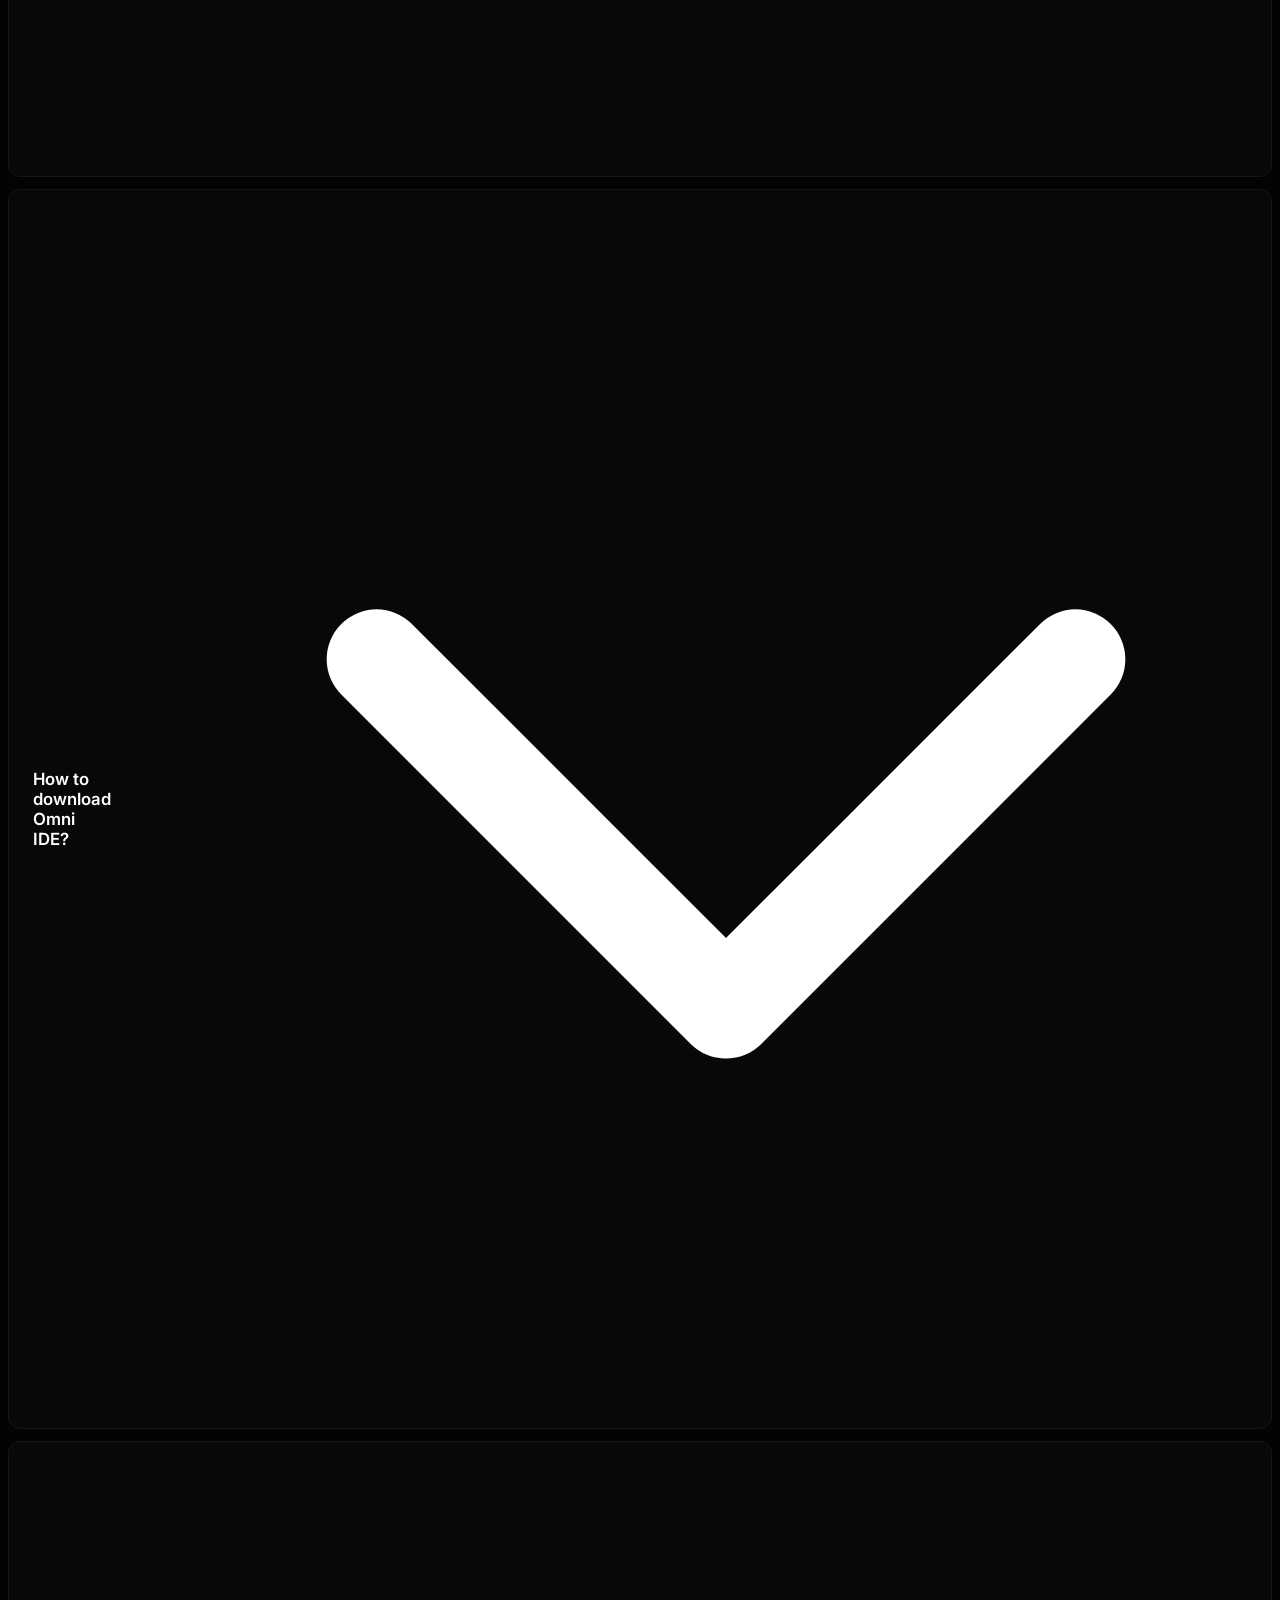
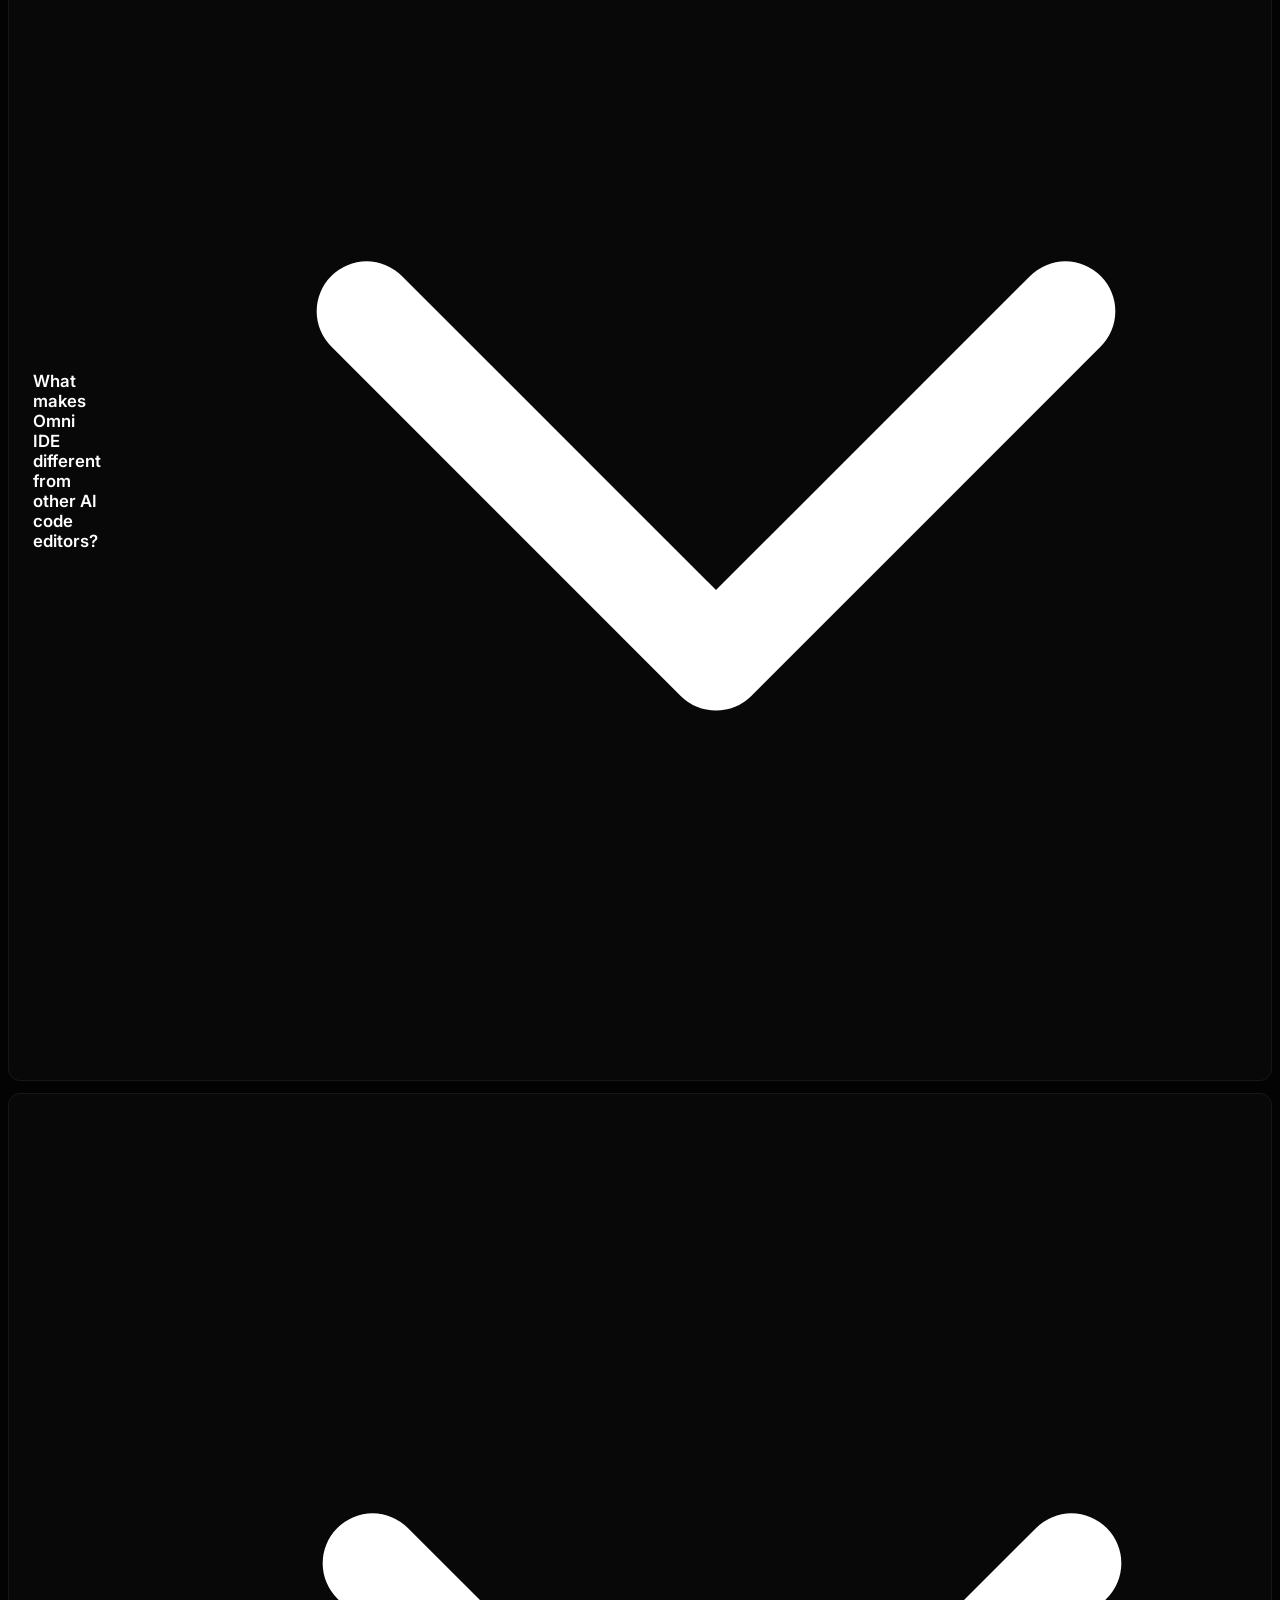
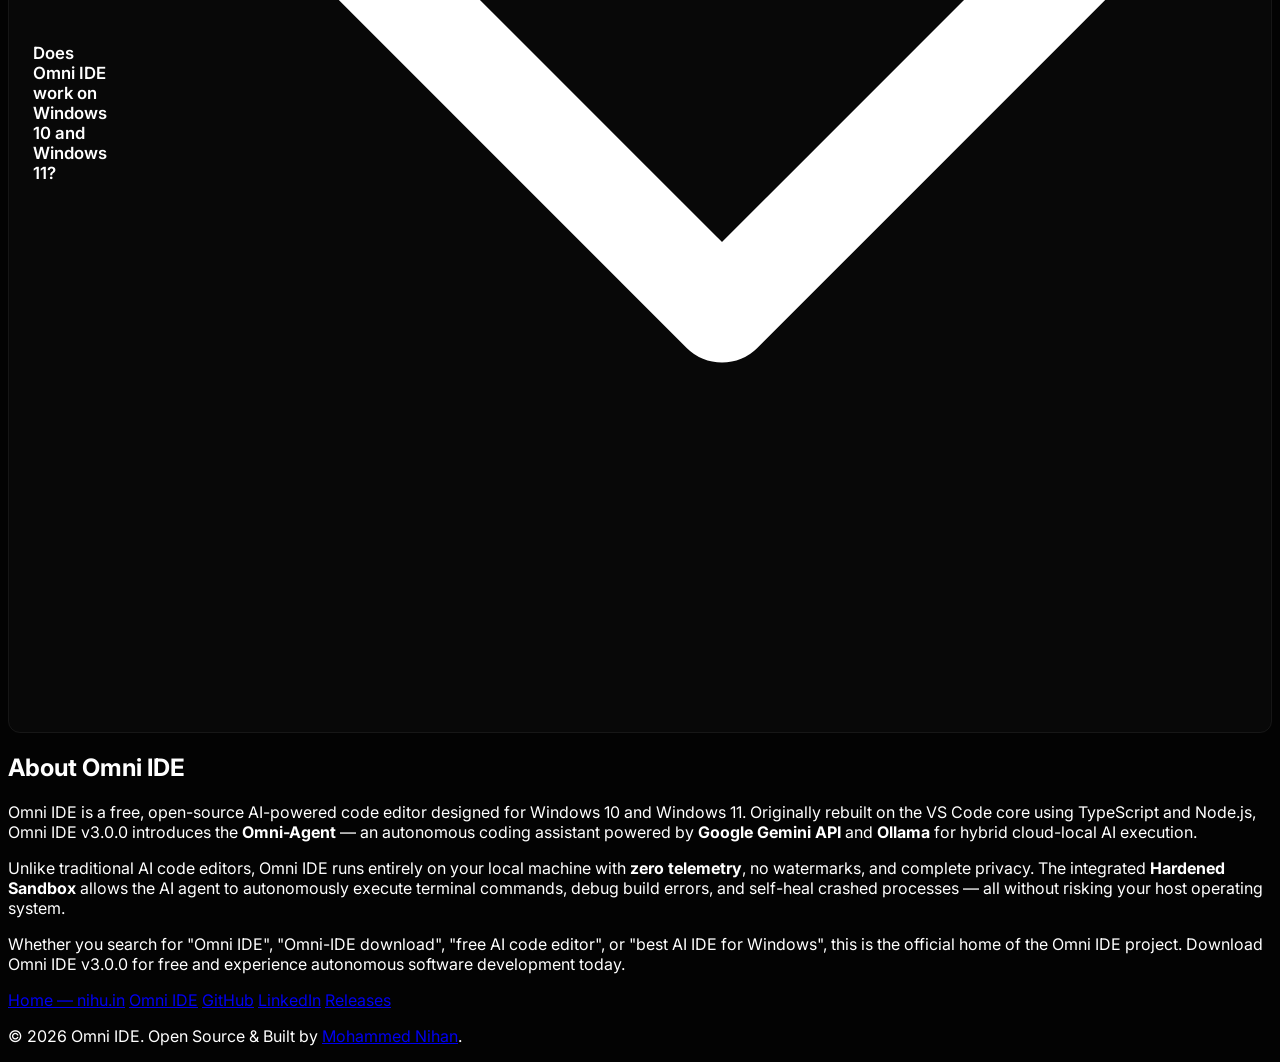
==== commit b432940e: "UI: Archive 12,243 clones milestone - update proof image to gitclones.png" ====
--- a/omni/index.html
+++ b/omni/index.html
@@ -44,7 +44,7 @@
       "applicationCategory": "DeveloperApplication",
       "applicationSubCategory": "IDE",
       "datePublished": "2026-02-21",
-      "dateModified": "2026-03-10",
+      "dateModified": "2026-03-11",
       "releaseNotes": "Omni IDE v3.0.0 introduces the Hardened Sandbox for autonomous code execution, a hybrid Agentic Core powered by Google Gemini and Ollama, and a production-ready VS Code-based interface with zero watermarks.",
       "sameAs": [
         "https://github.com/nihannihu/Omni-IDE",
@@ -620,11 +620,11 @@
         <div class="trust-banner p-8 max-w-5xl mx-auto">
             <div class="grid grid-cols-1 md:grid-cols-3 gap-8 divide-y md:divide-y-0 md:divide-x divide-white/10">
                 <div class="flex flex-col items-center justify-center pt-4 md:pt-0">
-                    <div class="trust-number">11,049+</div>
+                    <div class="trust-number">12,243+</div>
                     <div class="trust-label">Clones in 14 Days</div>
                 </div>
                 <div class="flex flex-col items-center justify-center pt-8 md:pt-0">
-                    <div class="trust-number">139</div>
+                    <div class="trust-number">138</div>
                     <div class="trust-label">Unique Viewers</div>
                 </div>
                 <div class="flex flex-col items-center justify-center pt-8 md:pt-0">
@@ -688,12 +688,12 @@
             <!-- Right Column: The Proof -->
             <div class="split-card">
                 <div class="split-img-wrapper">
-                    <img src="totalclonesgithub.png" alt="GitHub Insights showing 11,049 clones for Omni IDE">
+                    <img src="gitclones.png" alt="GitHub Insights showing 12,243 clones for Omni IDE">
                 </div>
                 <h3 class="text-2xl font-bold mb-4 text-white">The Proof: Massive Community Validation</h3>
                 <p class="text-gray-400 leading-relaxed text-lg mb-8">
                     Giving an AI terminal access requires absolute trust. Upon the release of v3.0.0, the global
-                    community validated our self-healing sandbox, pushing <strong>11,049 automated and manual
+                    community validated our self-healing sandbox, pushing <strong>12,243 automated and manual
                         clones</strong> in just 14 days. This data archives the massive CI/CD stress-testing the core
                     received upon launch.
                 </p>
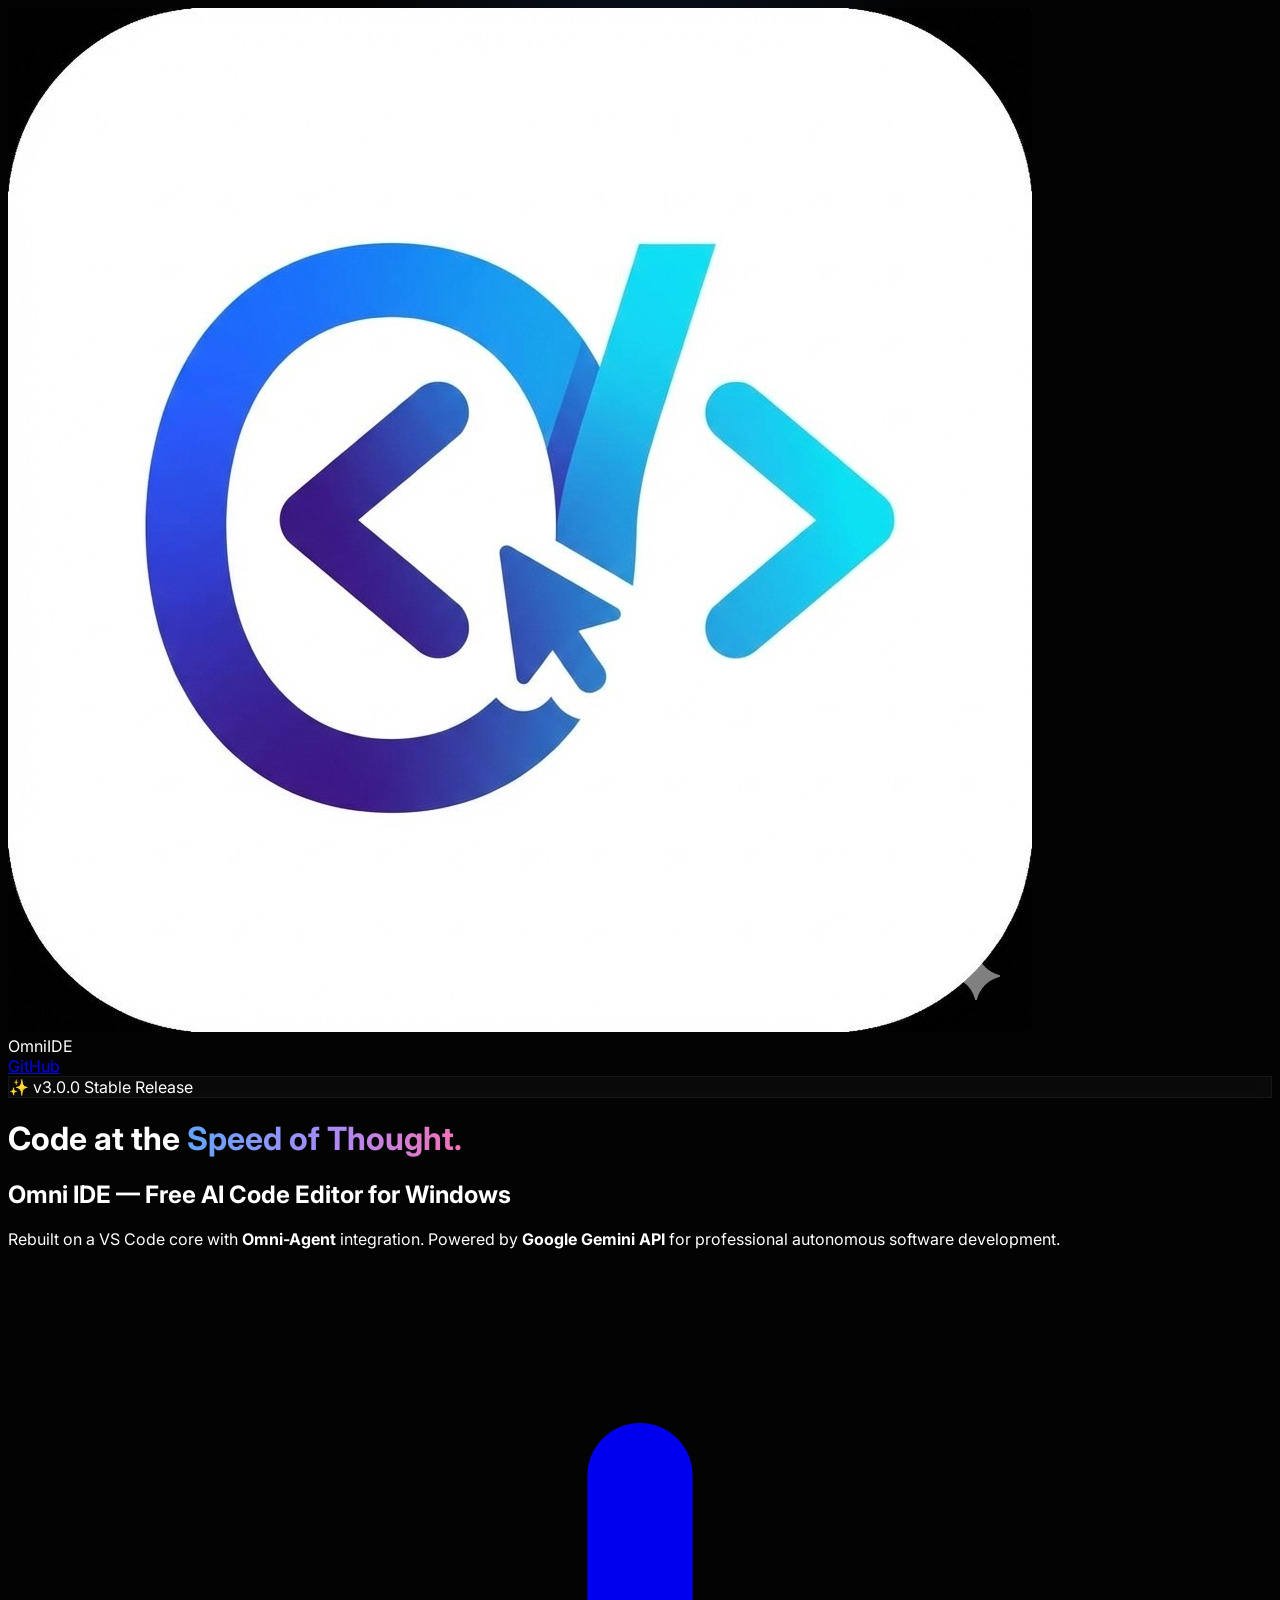
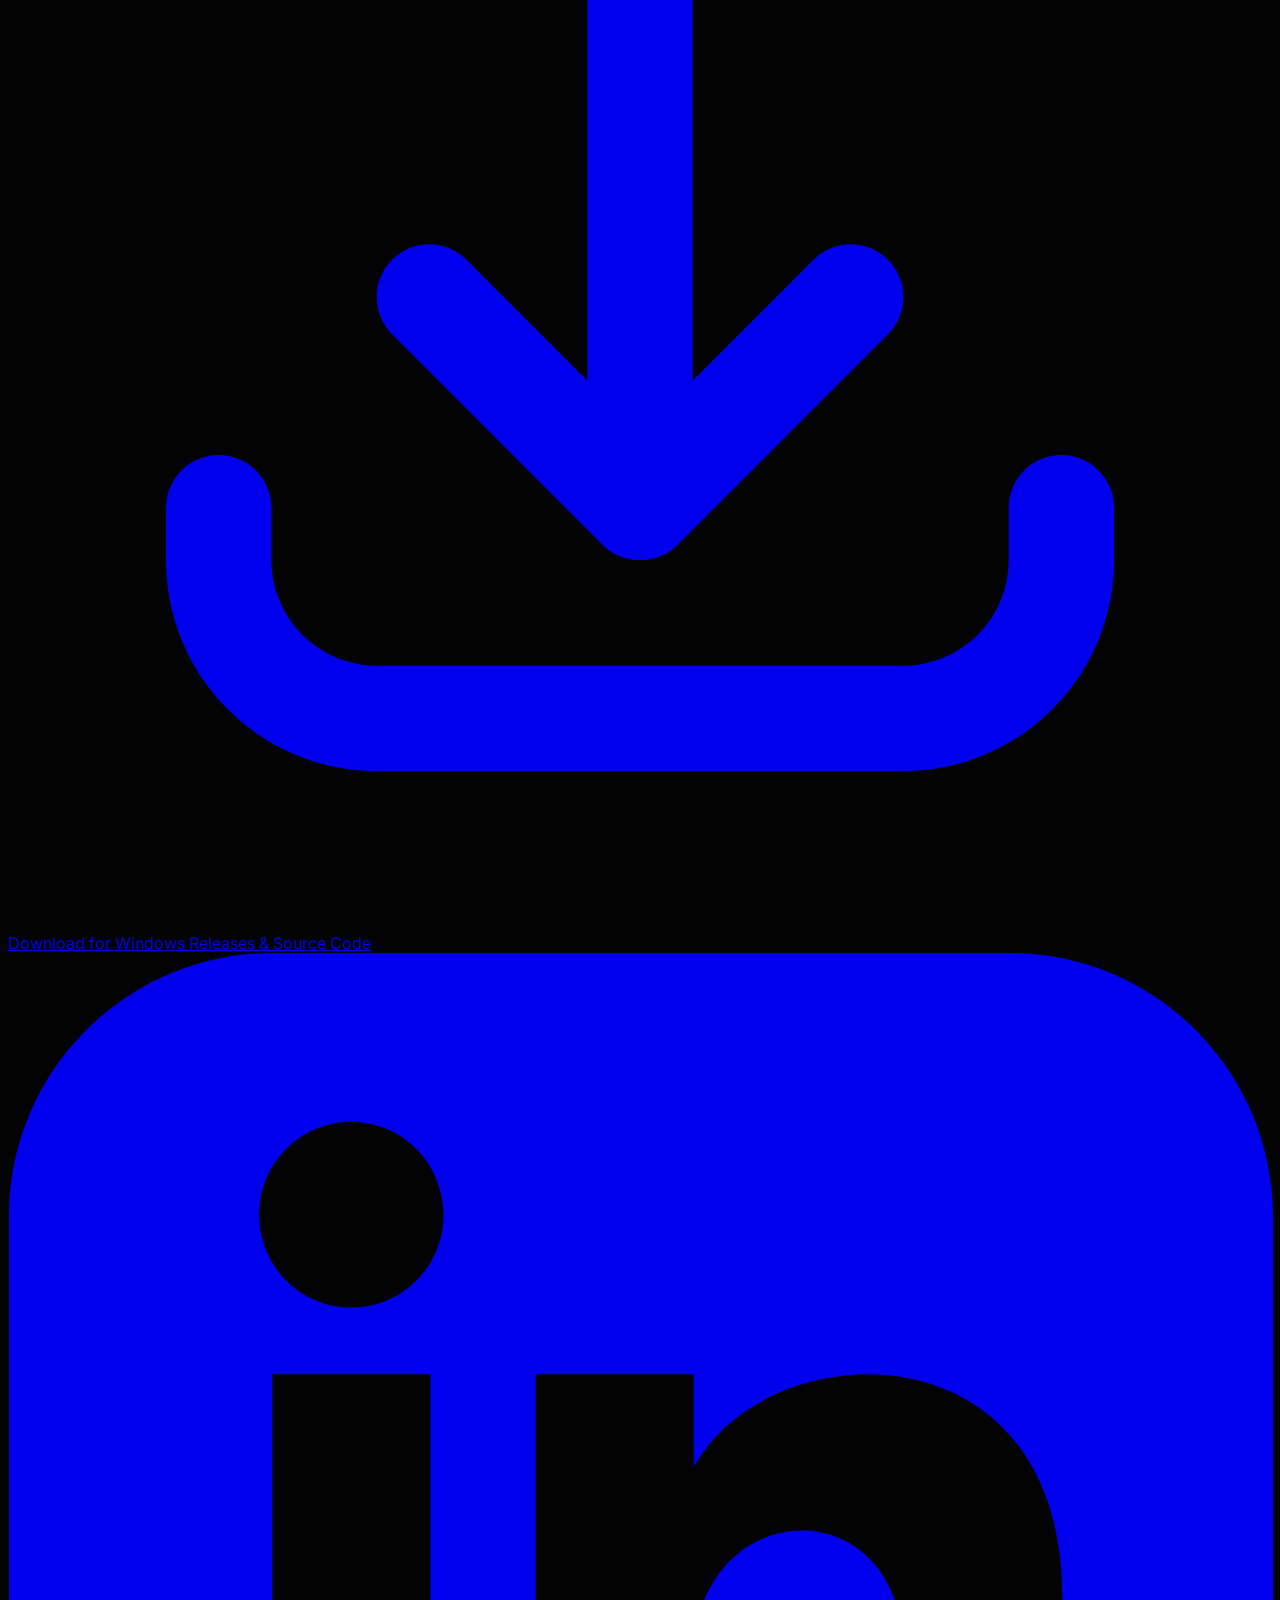
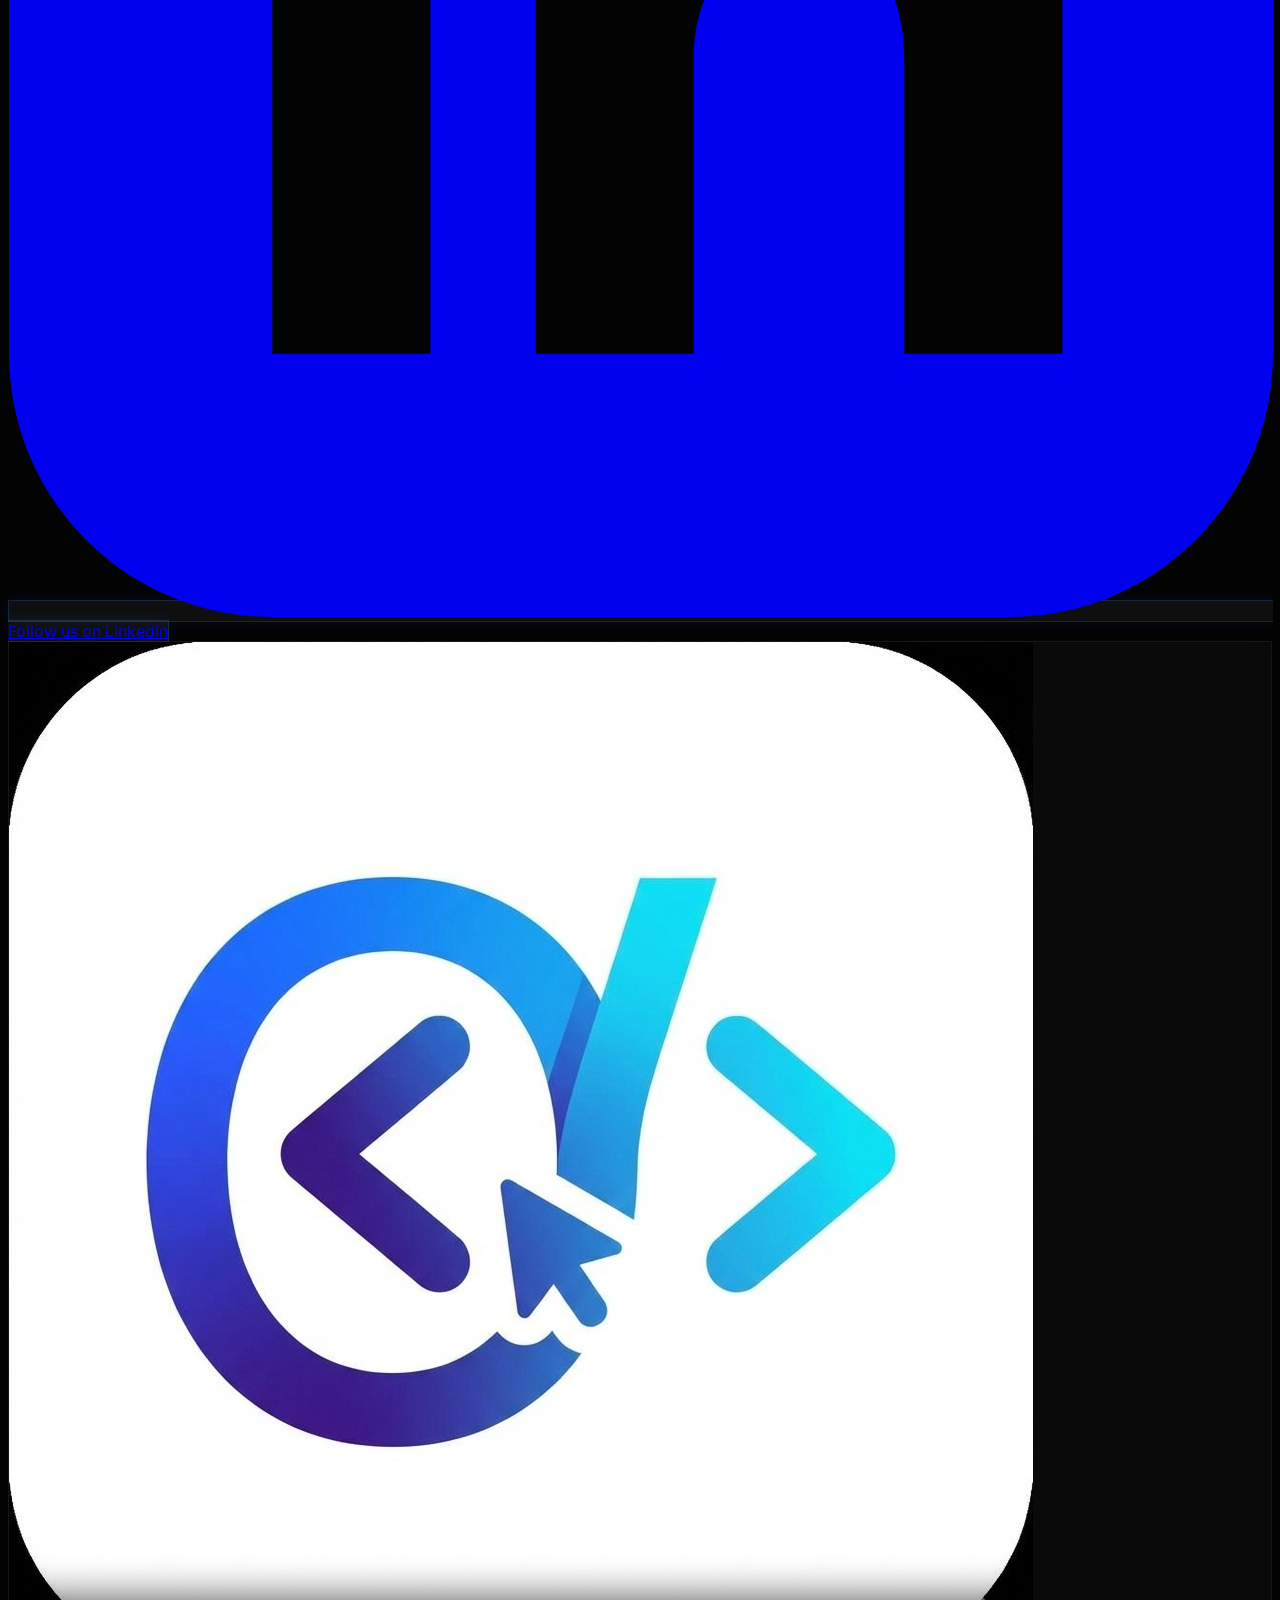
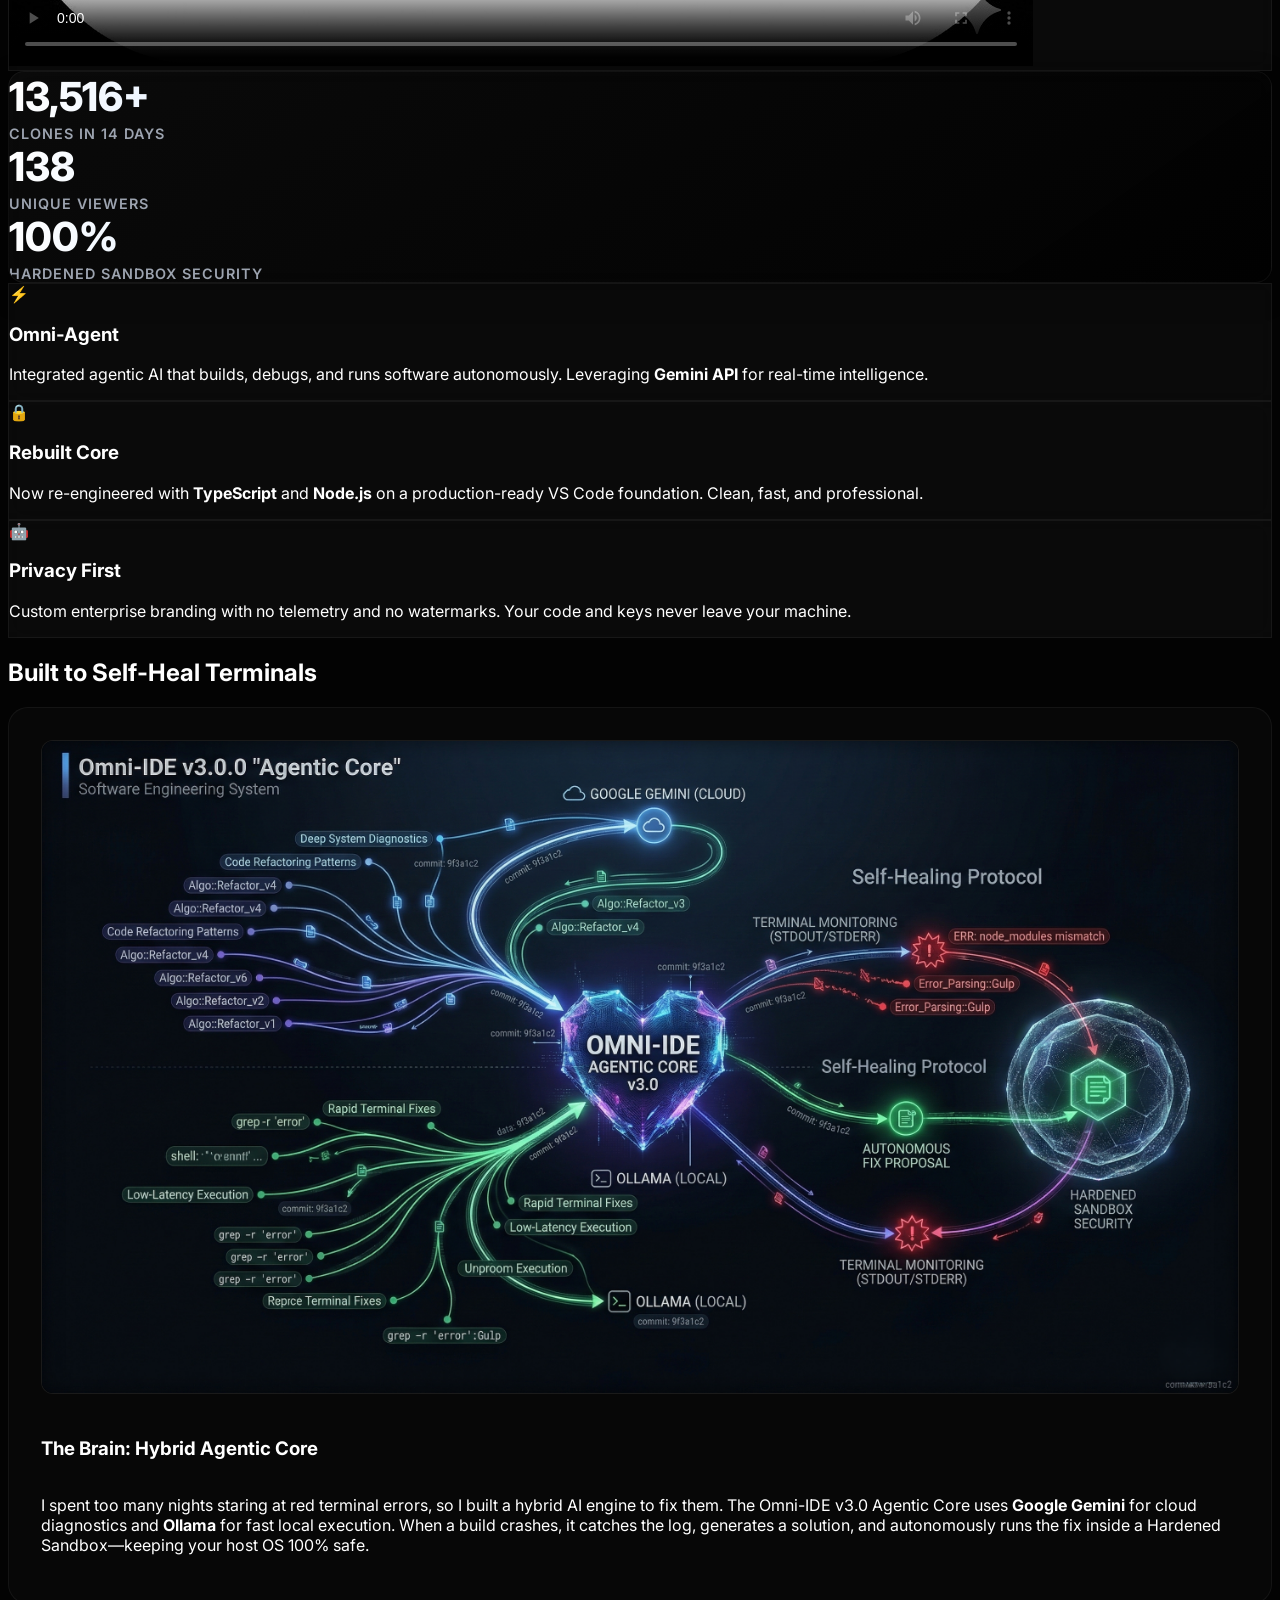
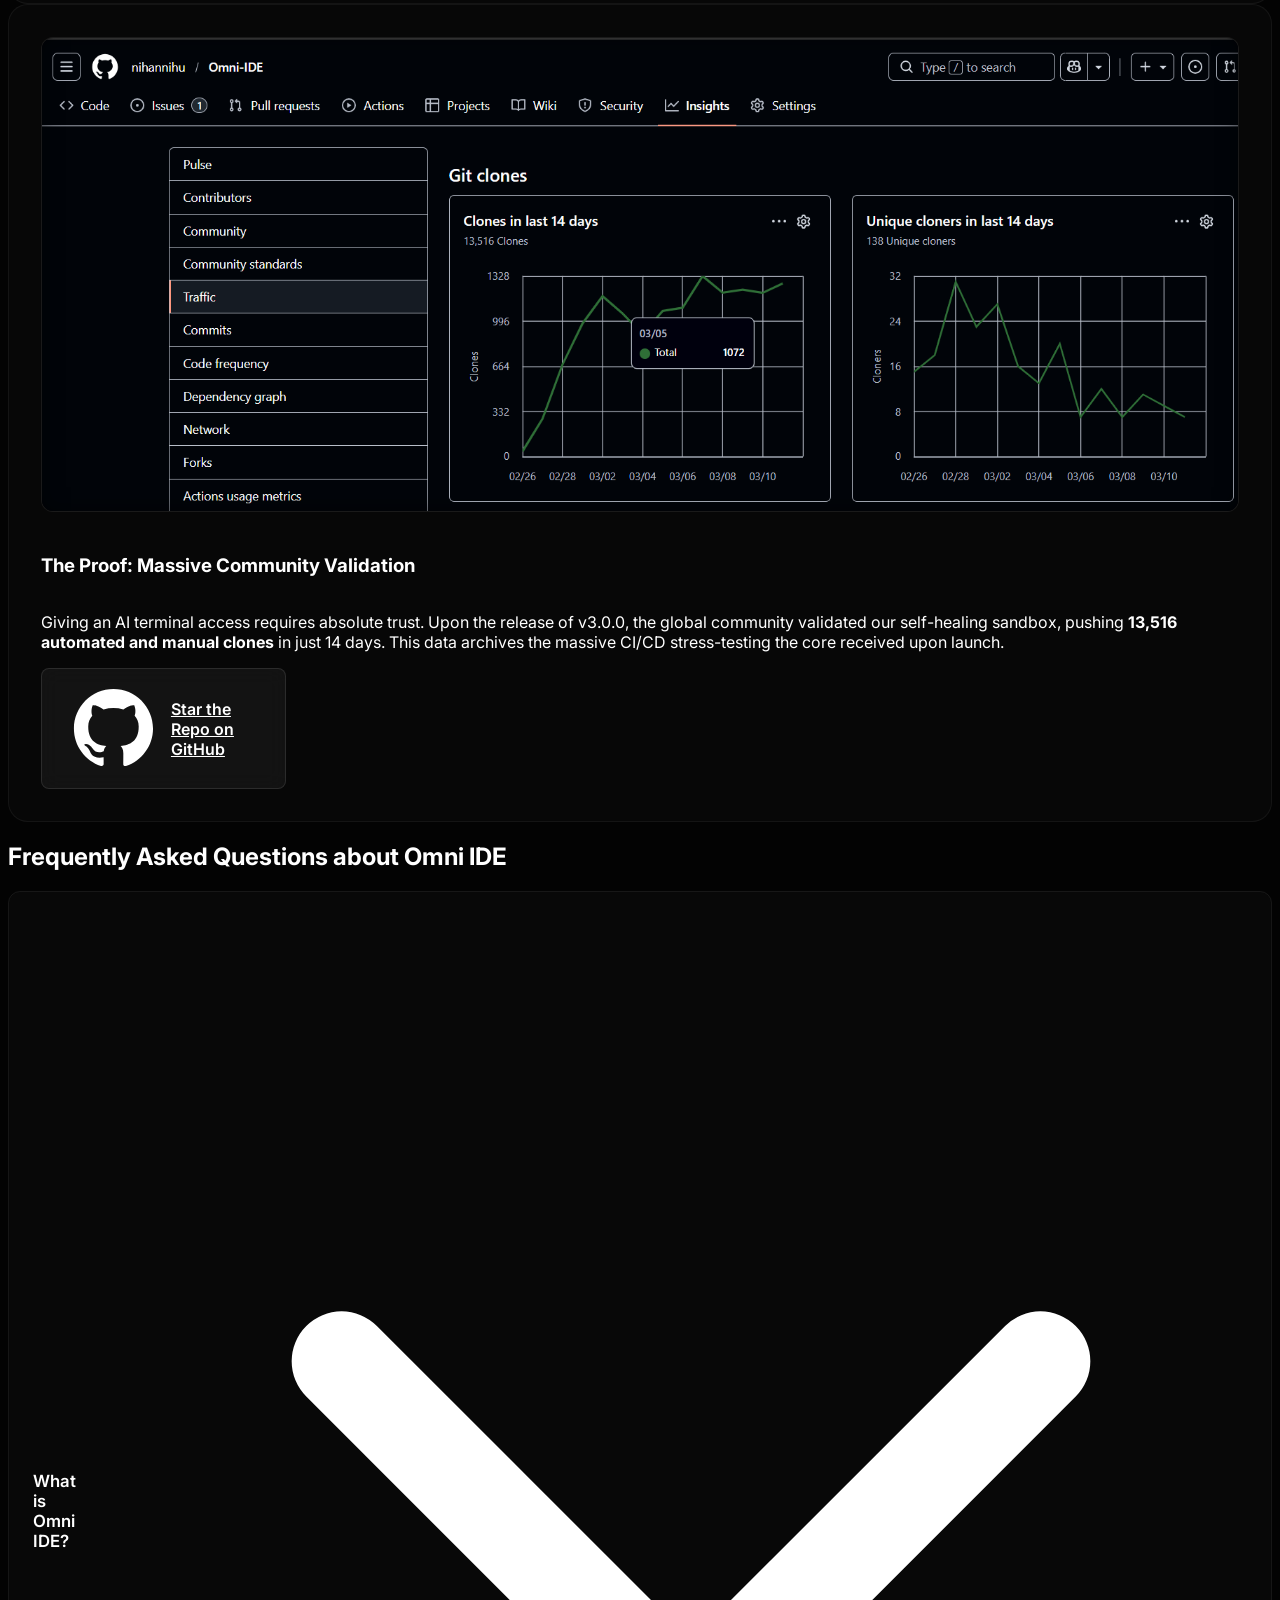
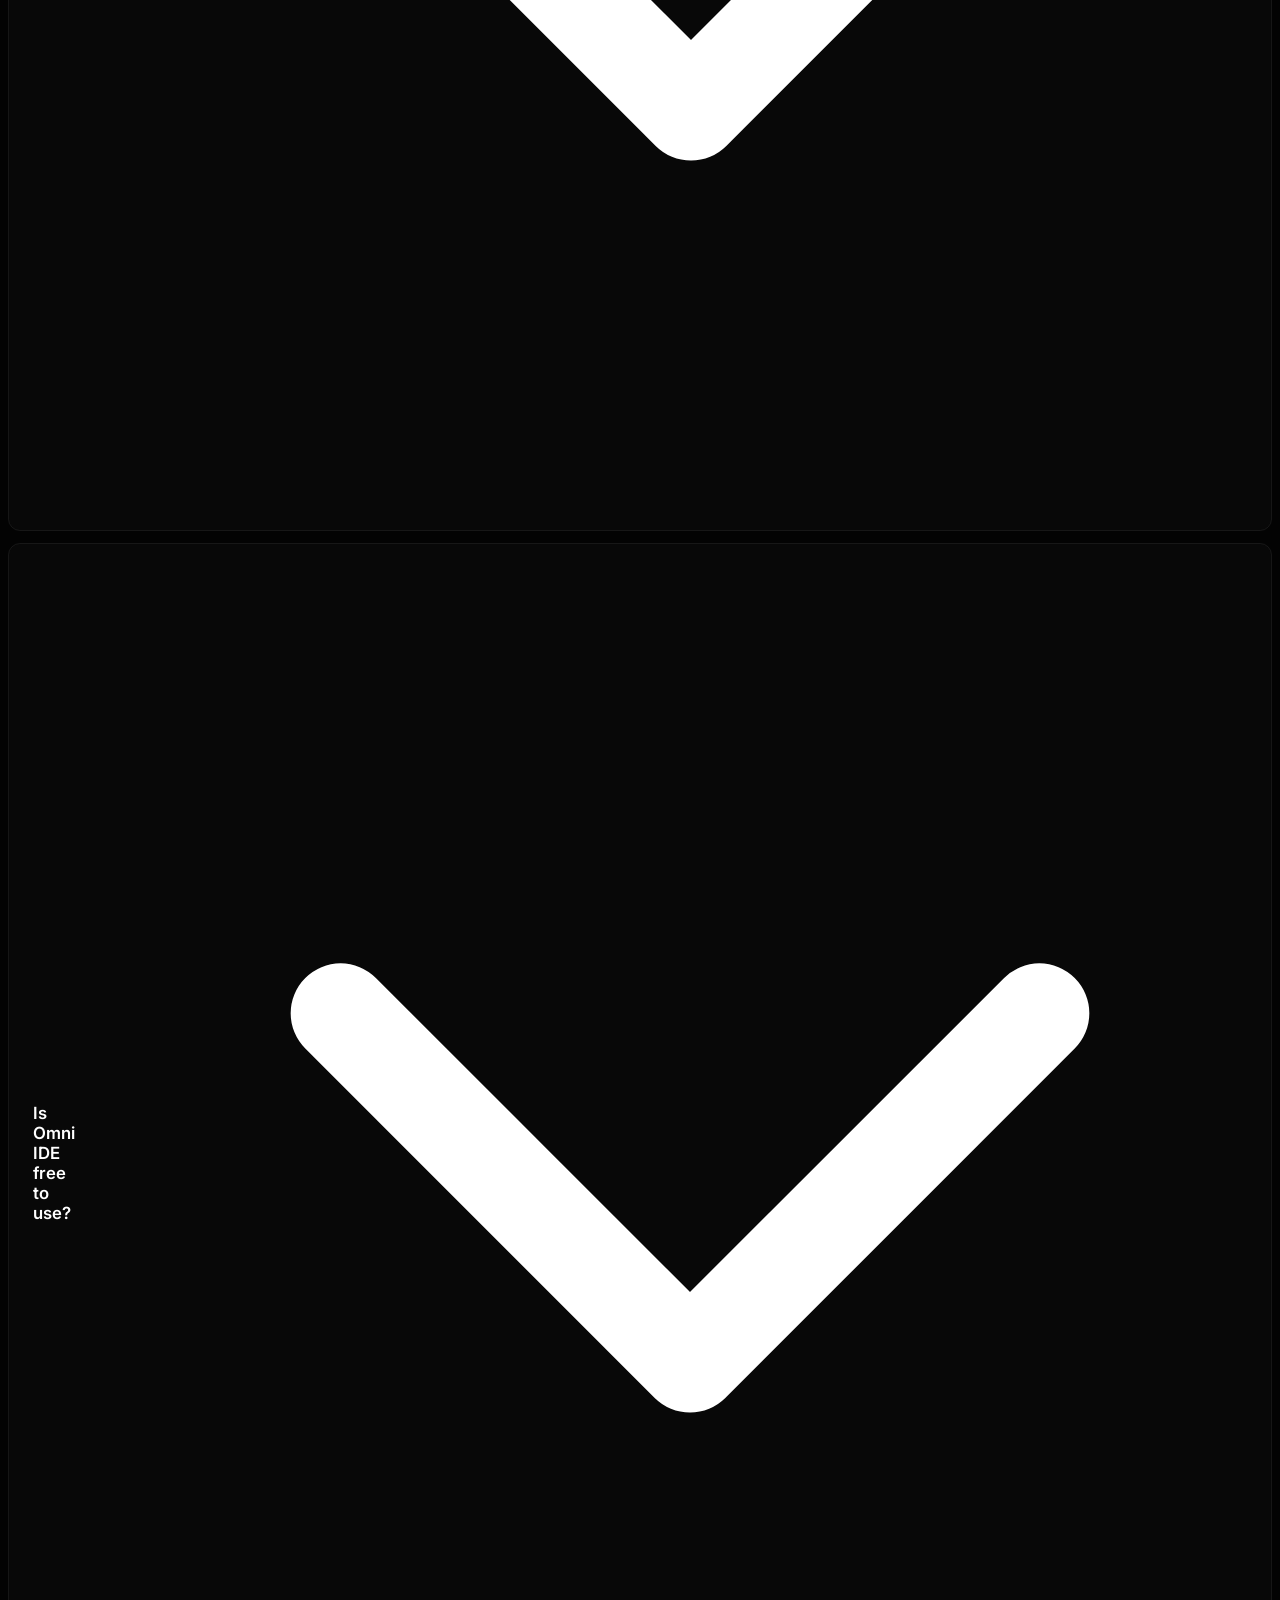
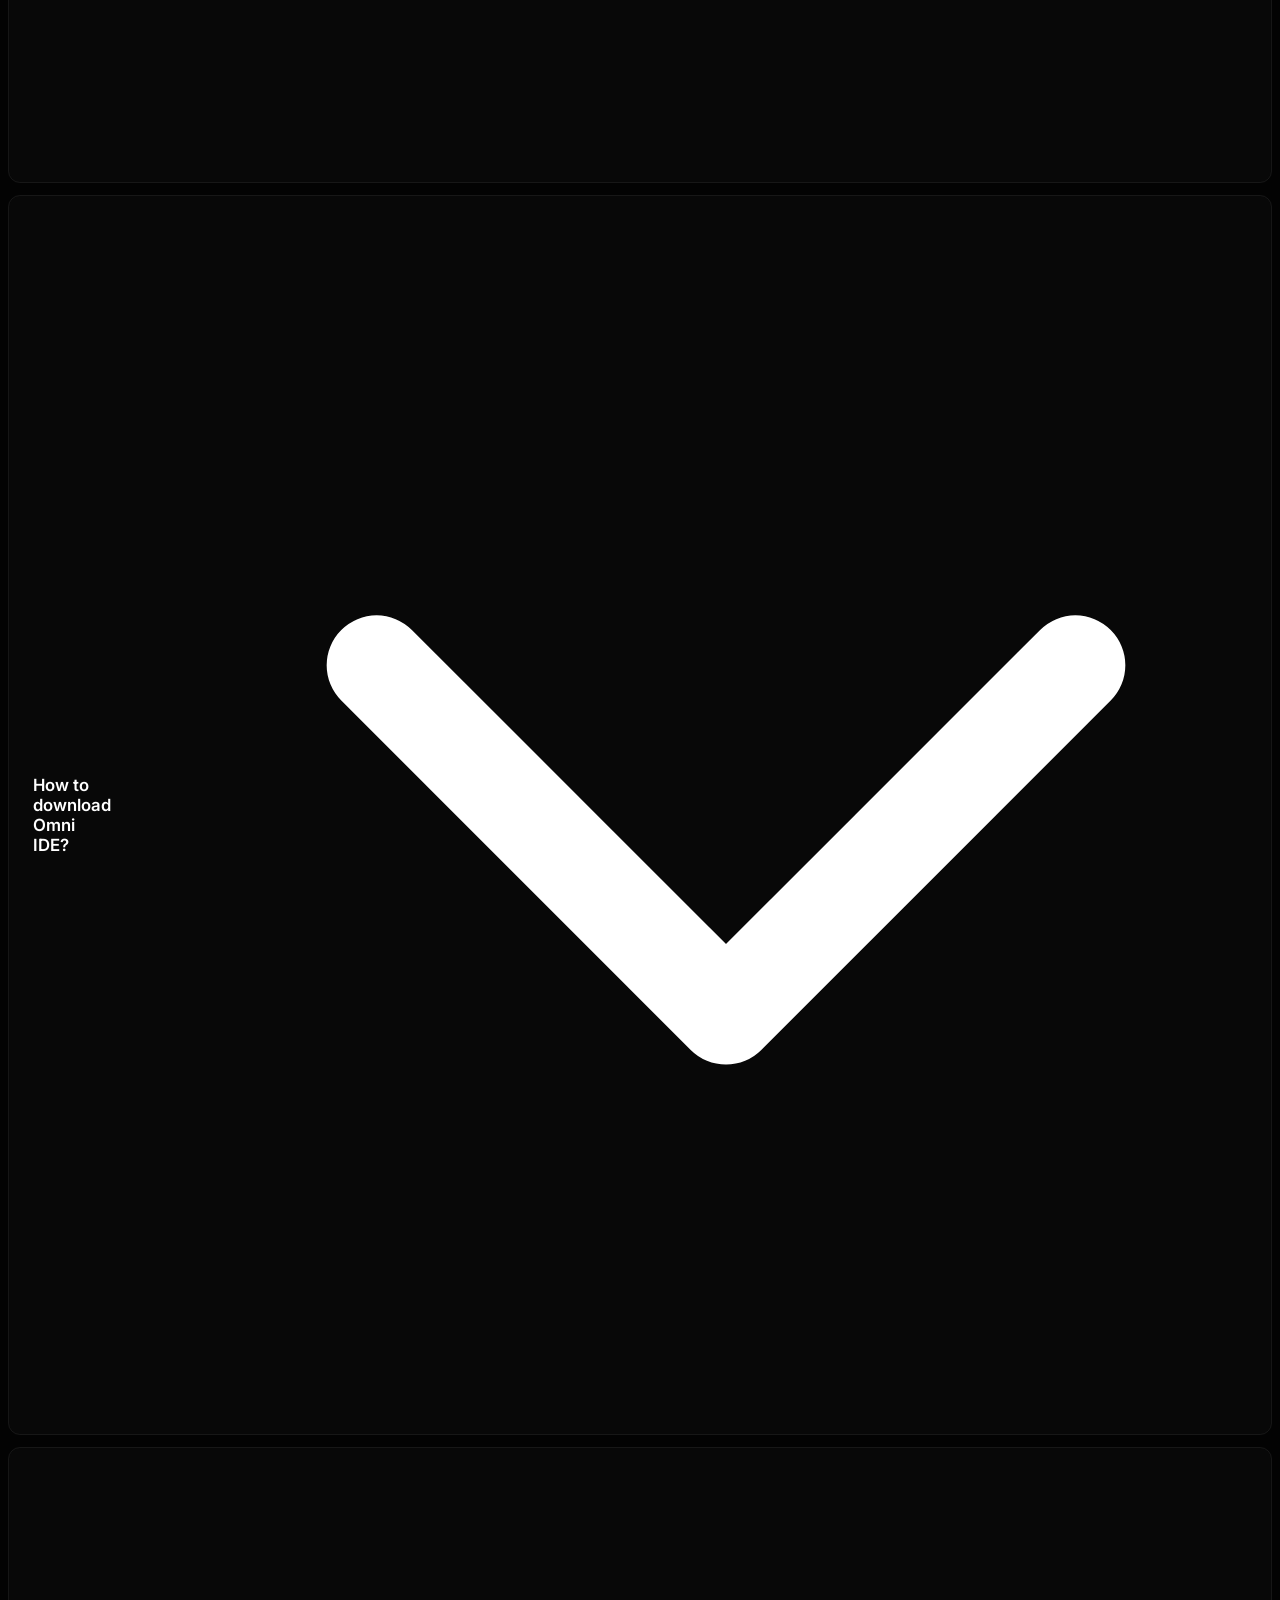
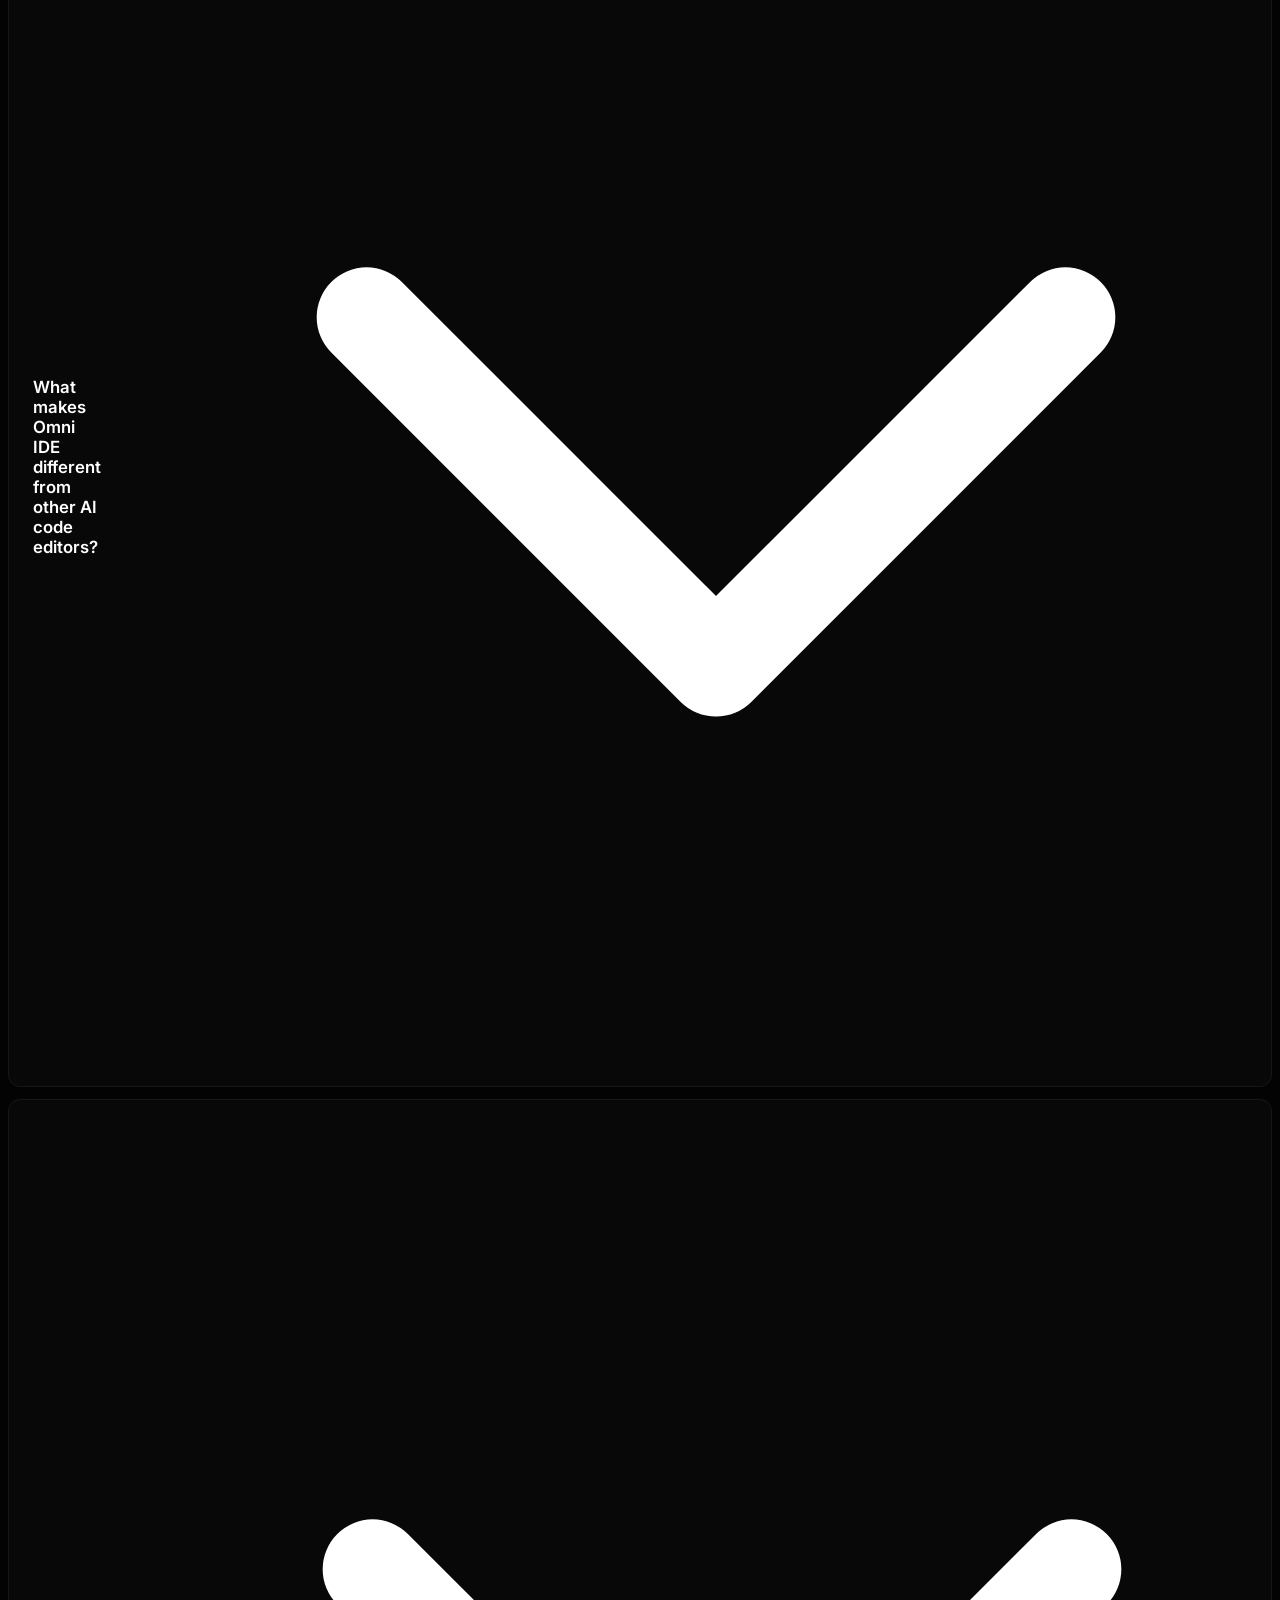
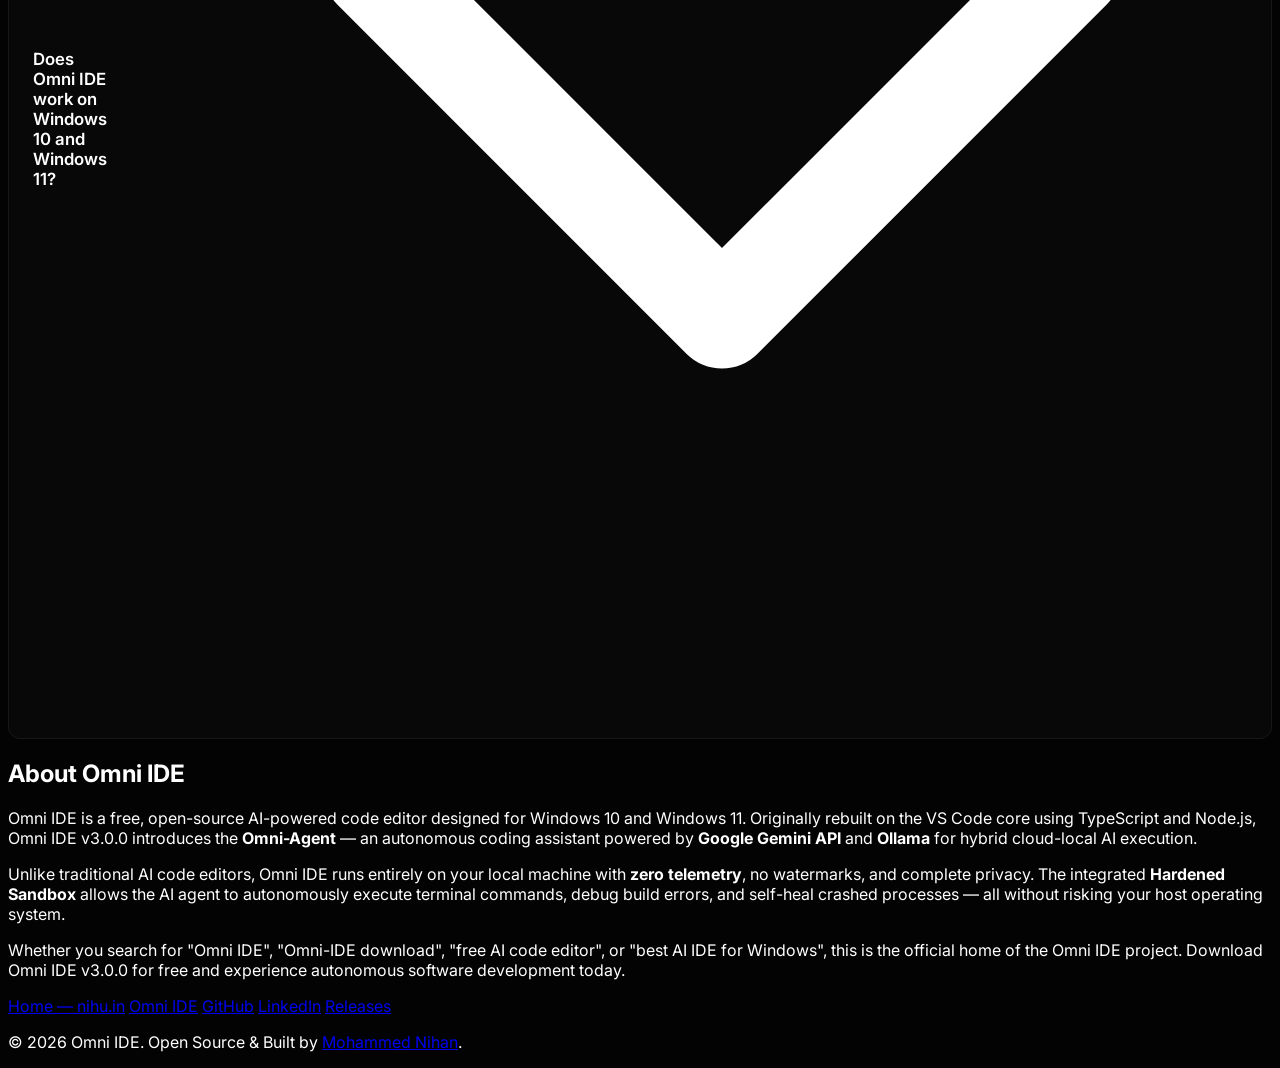
==== commit dc7de919: "UI: Archive 13,516 clones milestone - update proof image to newgitclones.png" ====
--- a/omni/index.html
+++ b/omni/index.html
@@ -44,7 +44,7 @@
       "applicationCategory": "DeveloperApplication",
       "applicationSubCategory": "IDE",
       "datePublished": "2026-02-21",
-      "dateModified": "2026-03-11",
+      "dateModified": "2026-03-12",
       "releaseNotes": "Omni IDE v3.0.0 introduces the Hardened Sandbox for autonomous code execution, a hybrid Agentic Core powered by Google Gemini and Ollama, and a production-ready VS Code-based interface with zero watermarks.",
       "sameAs": [
         "https://github.com/nihannihu/Omni-IDE",
@@ -117,7 +117,7 @@
       "description": "Download Omni IDE, the free open-source AI-powered code editor for Windows. Built on VS Code core with Omni-Agent integration.",
       "url": "https://nihu.in/omni/",
       "datePublished": "2026-02-21",
-      "dateModified": "2026-03-10",
+      "dateModified": "2026-03-12",
       "inLanguage": "en",
       "isPartOf": {
         "@type": "WebSite",
@@ -620,7 +620,7 @@
         <div class="trust-banner p-8 max-w-5xl mx-auto">
             <div class="grid grid-cols-1 md:grid-cols-3 gap-8 divide-y md:divide-y-0 md:divide-x divide-white/10">
                 <div class="flex flex-col items-center justify-center pt-4 md:pt-0">
-                    <div class="trust-number">12,243+</div>
+                    <div class="trust-number">13,516+</div>
                     <div class="trust-label">Clones in 14 Days</div>
                 </div>
                 <div class="flex flex-col items-center justify-center pt-8 md:pt-0">
@@ -688,12 +688,12 @@
             <!-- Right Column: The Proof -->
             <div class="split-card">
                 <div class="split-img-wrapper">
-                    <img src="gitclones.png" alt="GitHub Insights showing 12,243 clones for Omni IDE">
+                    <img src="newgitclones.png" alt="GitHub Insights showing 13,516 clones for Omni IDE">
                 </div>
                 <h3 class="text-2xl font-bold mb-4 text-white">The Proof: Massive Community Validation</h3>
                 <p class="text-gray-400 leading-relaxed text-lg mb-8">
                     Giving an AI terminal access requires absolute trust. Upon the release of v3.0.0, the global
-                    community validated our self-healing sandbox, pushing <strong>12,243 automated and manual
+                    community validated our self-healing sandbox, pushing <strong>13,516 automated and manual
                         clones</strong> in just 14 days. This data archives the massive CI/CD stress-testing the core
                     received upon launch.
                 </p>
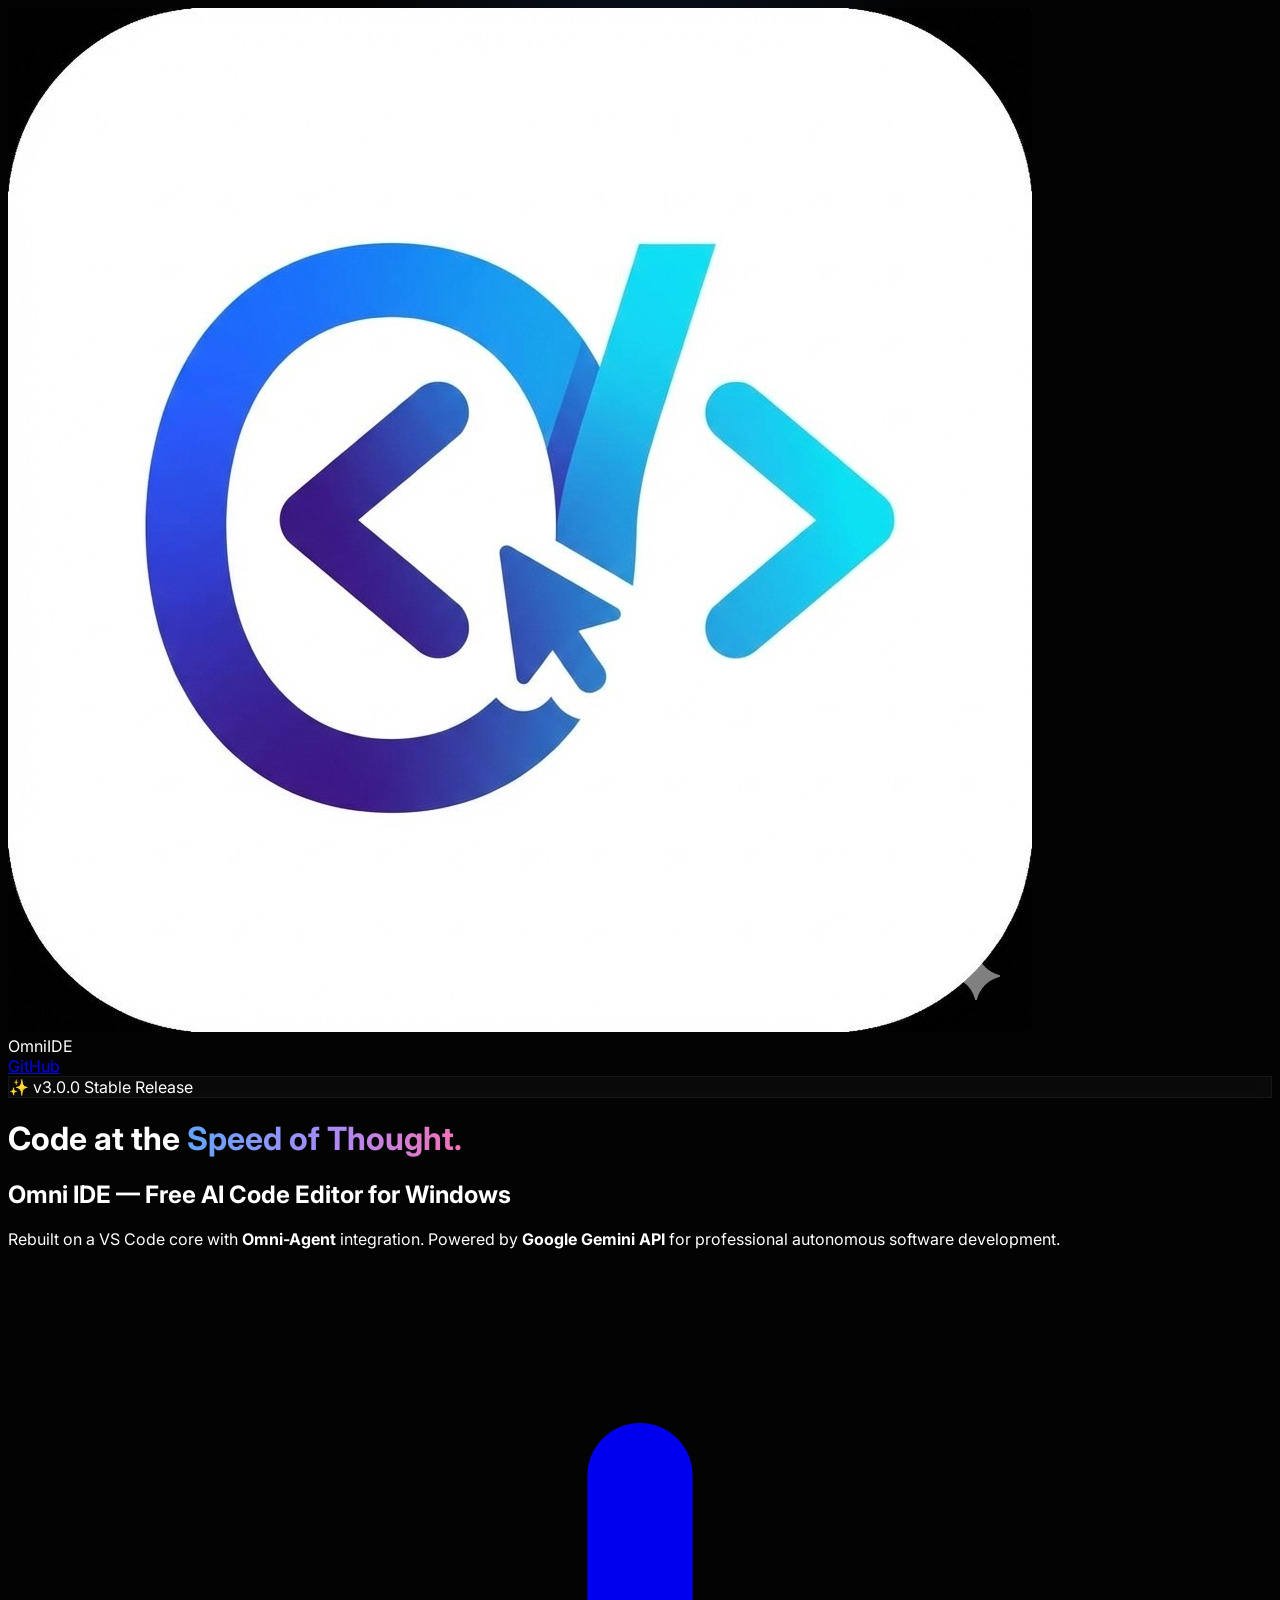
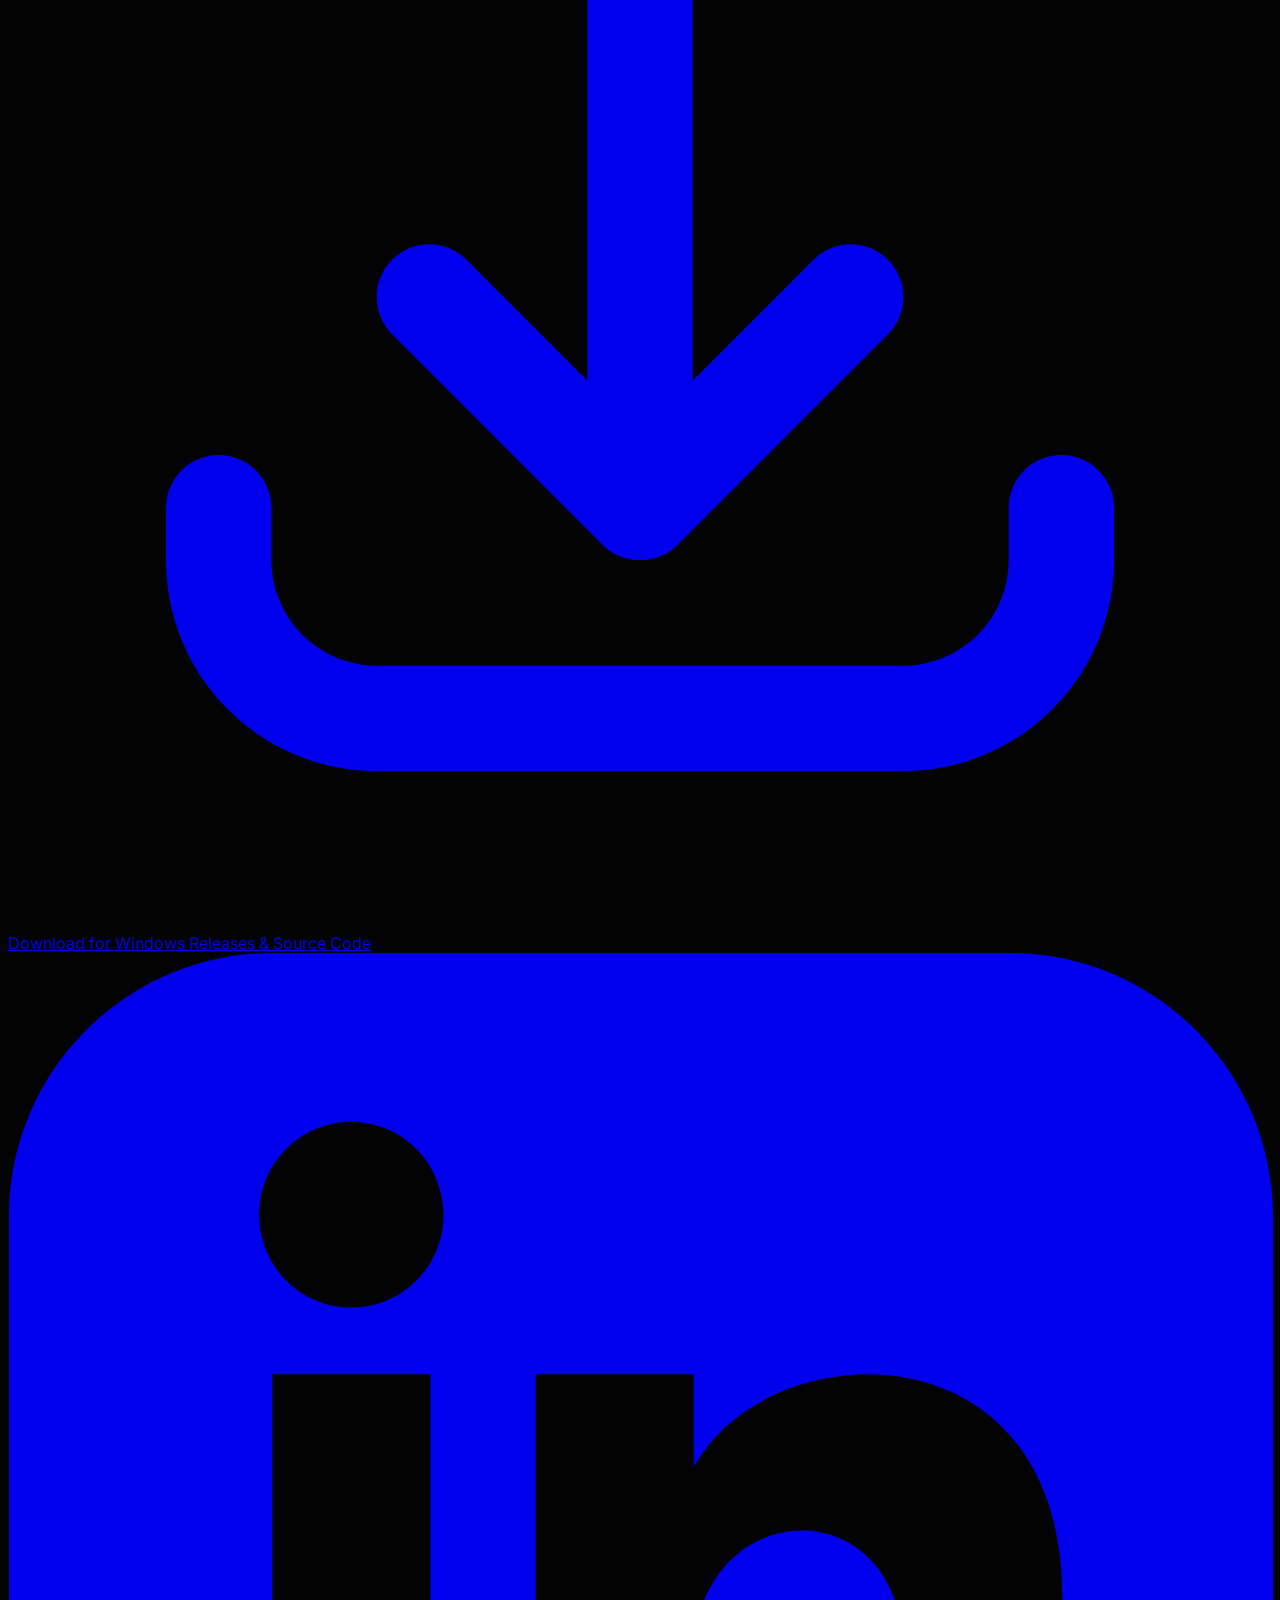
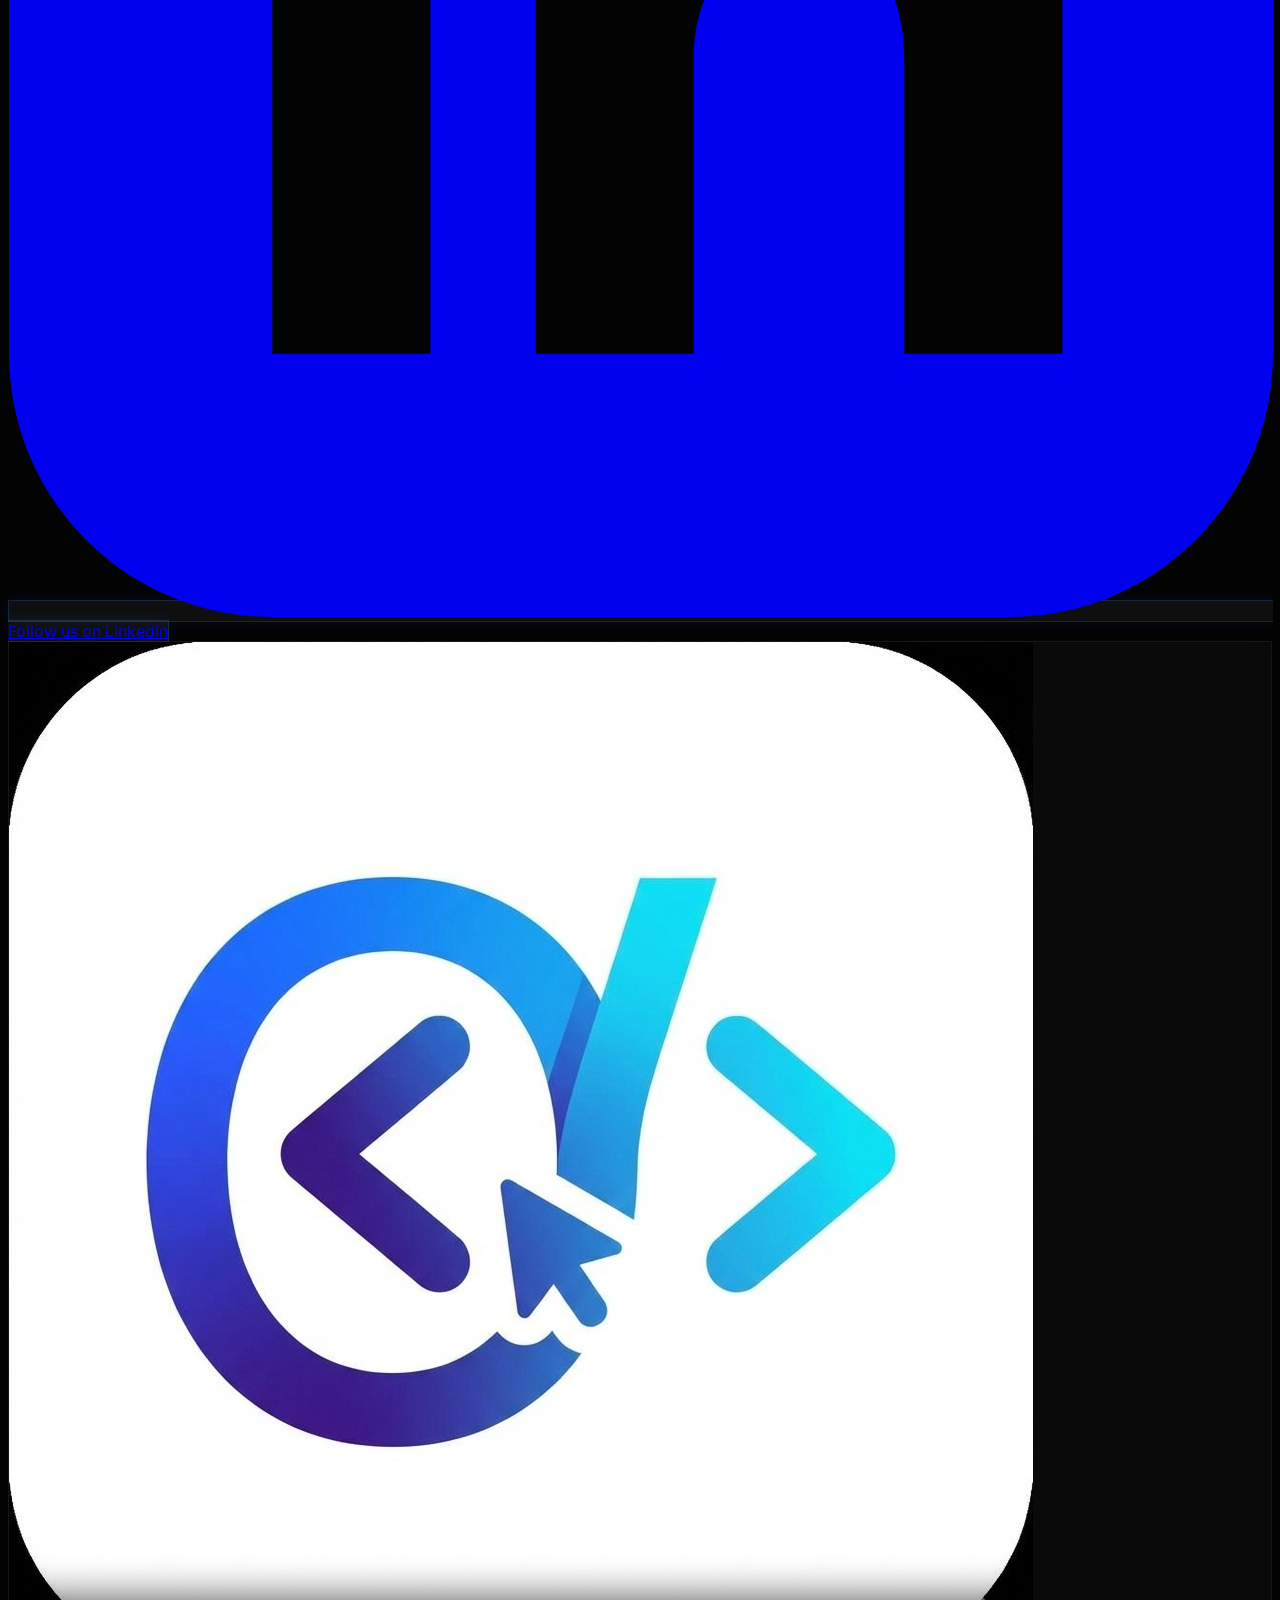
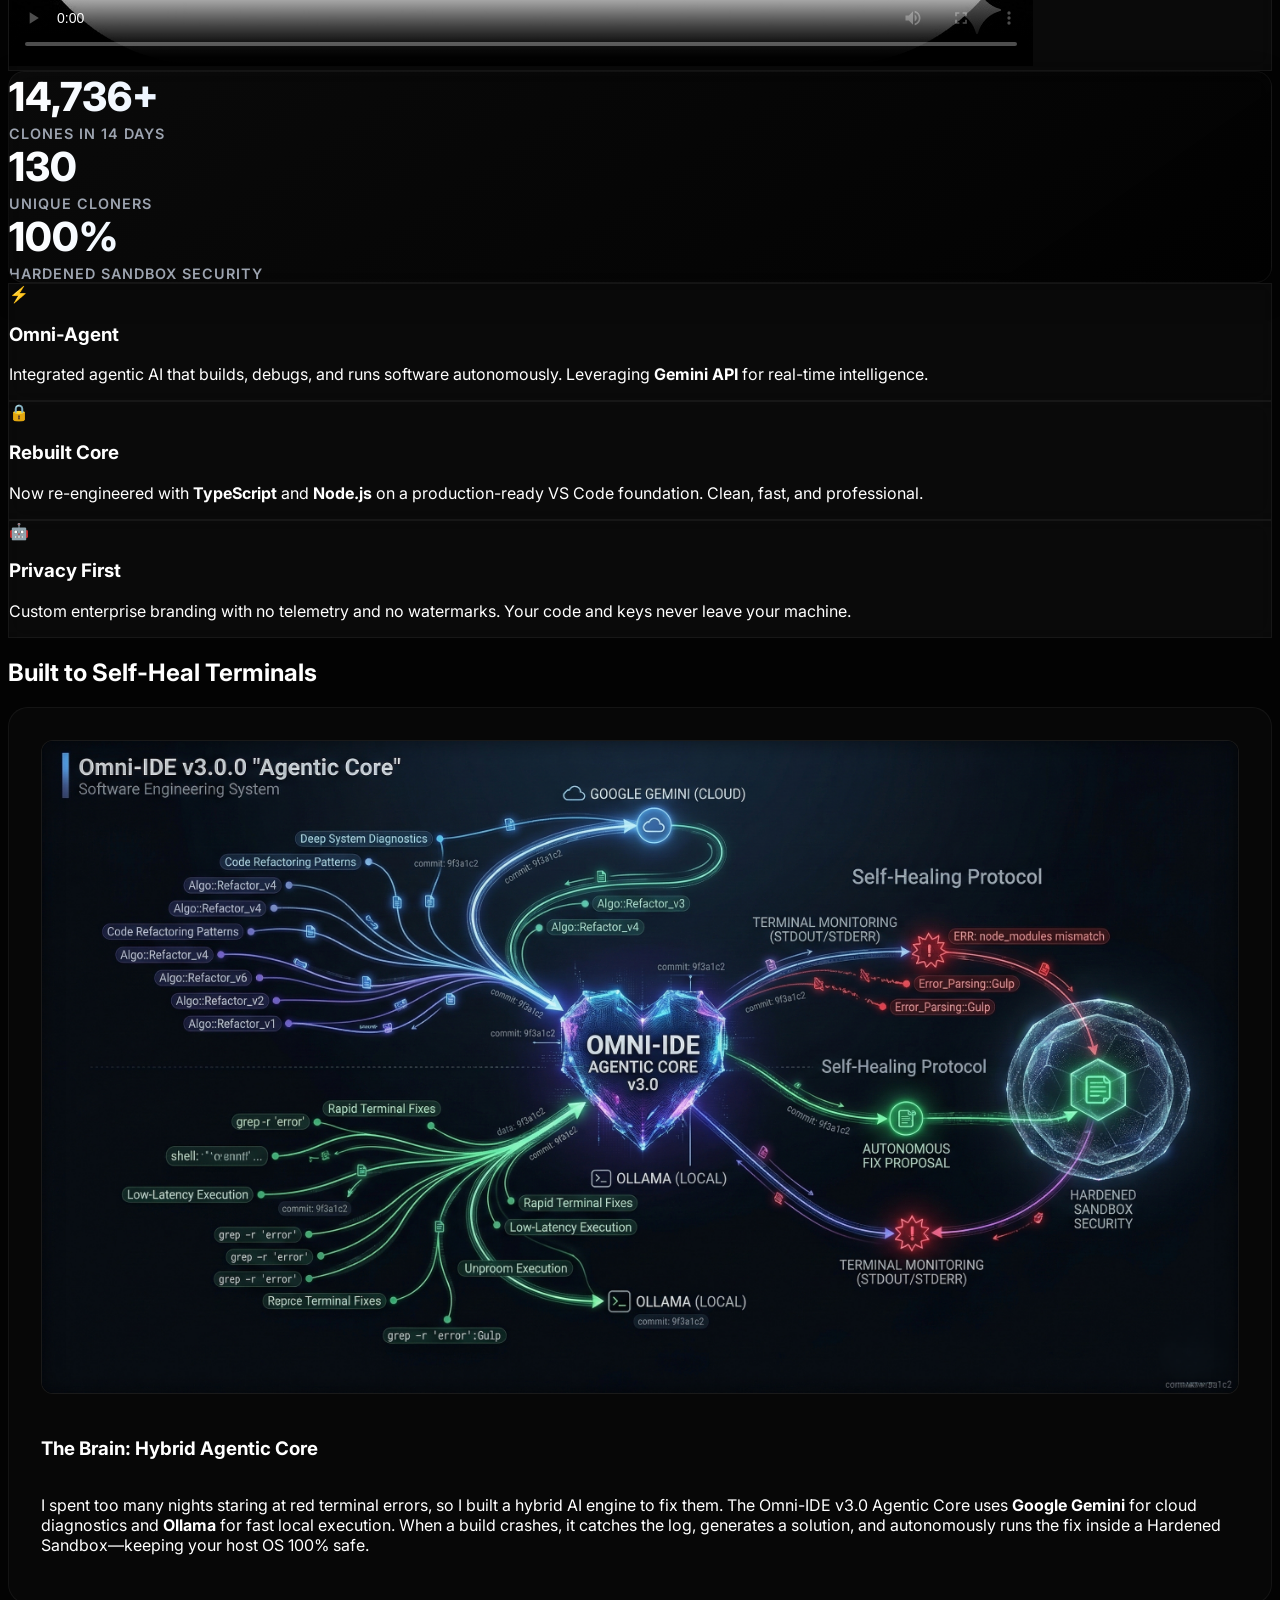
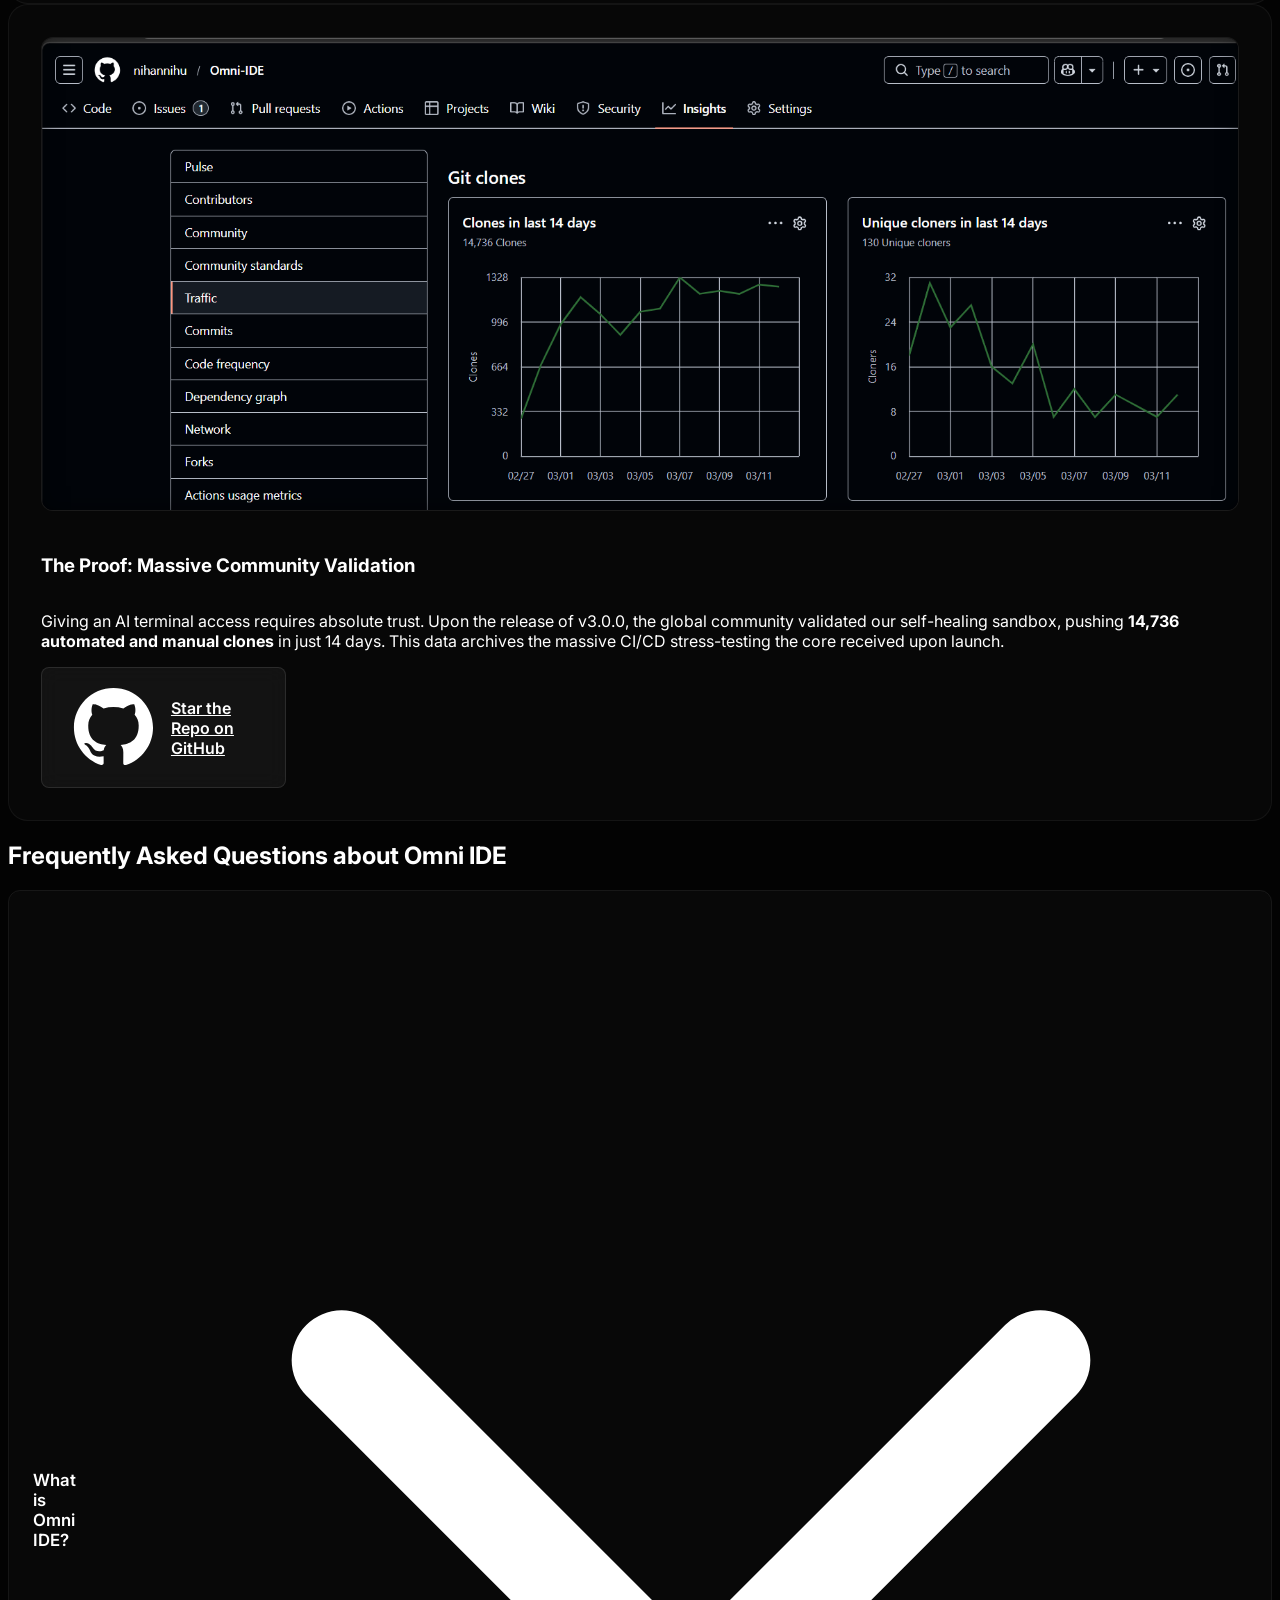
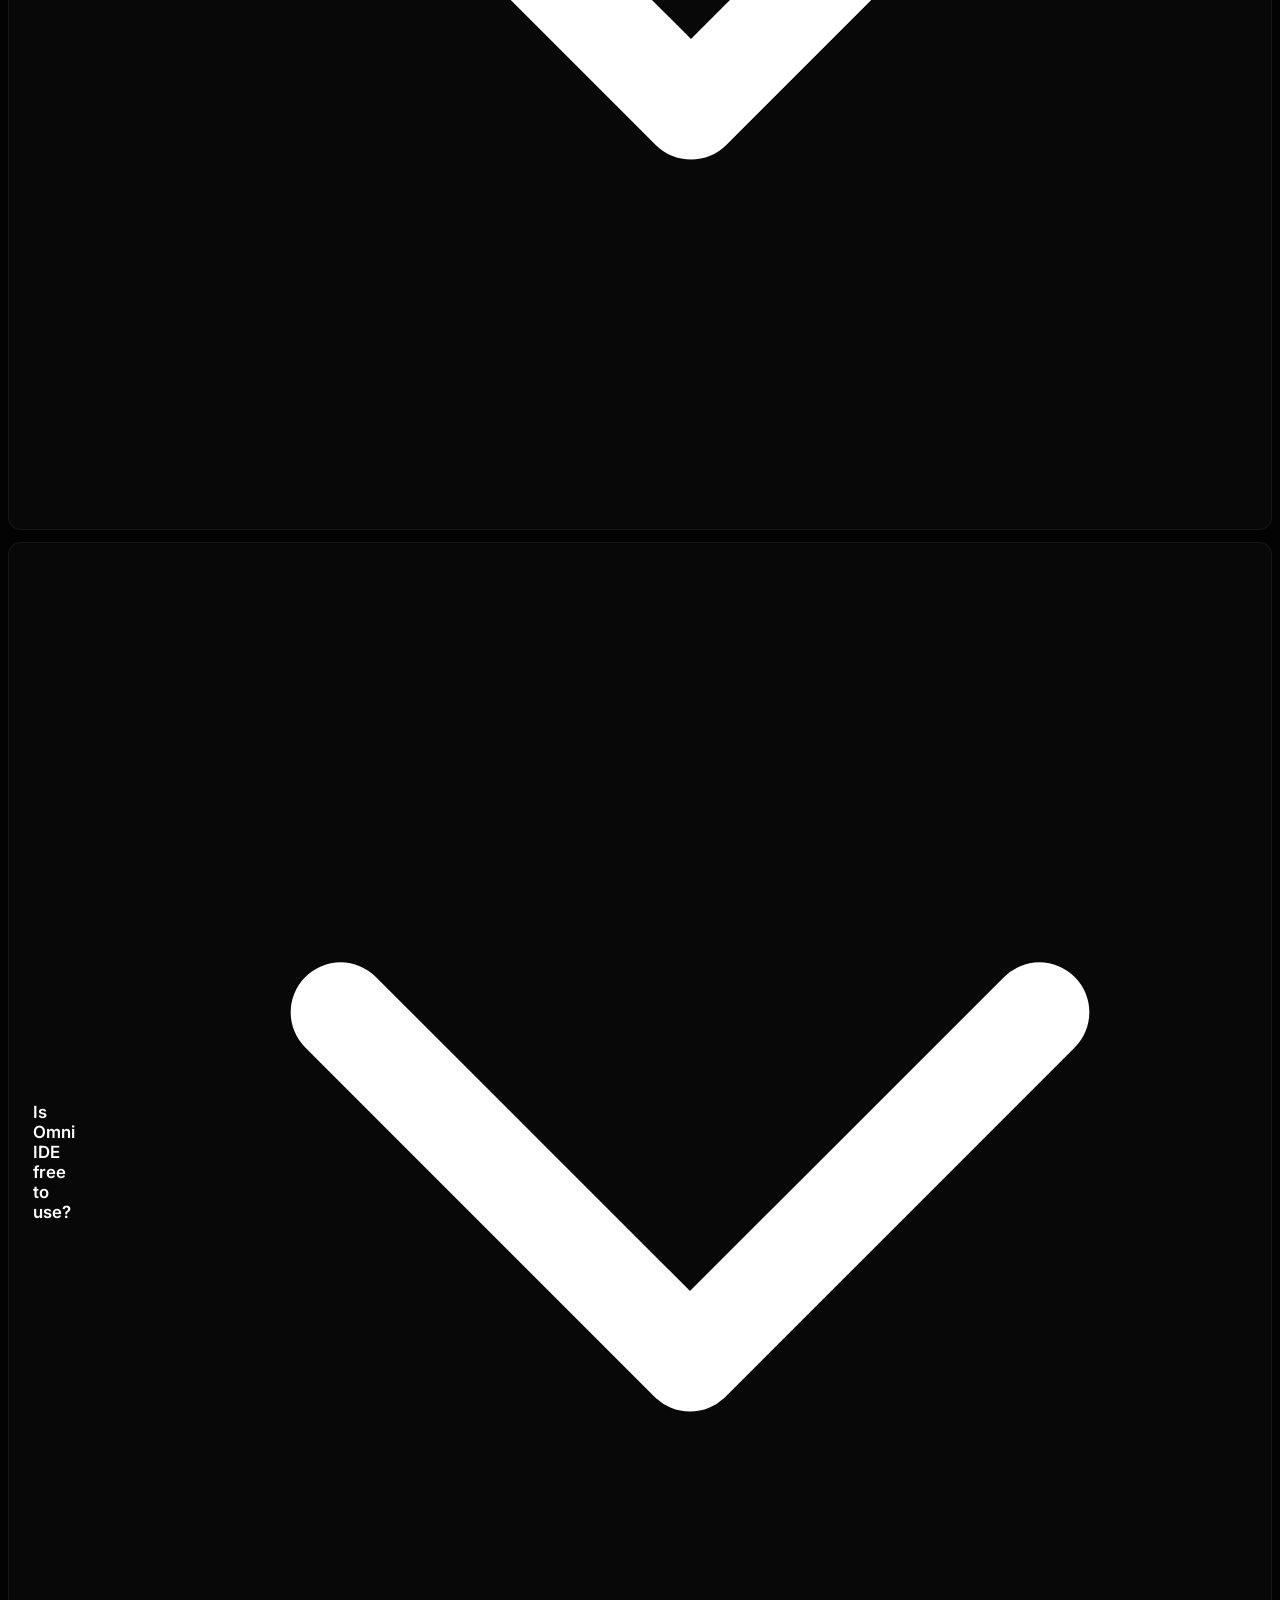
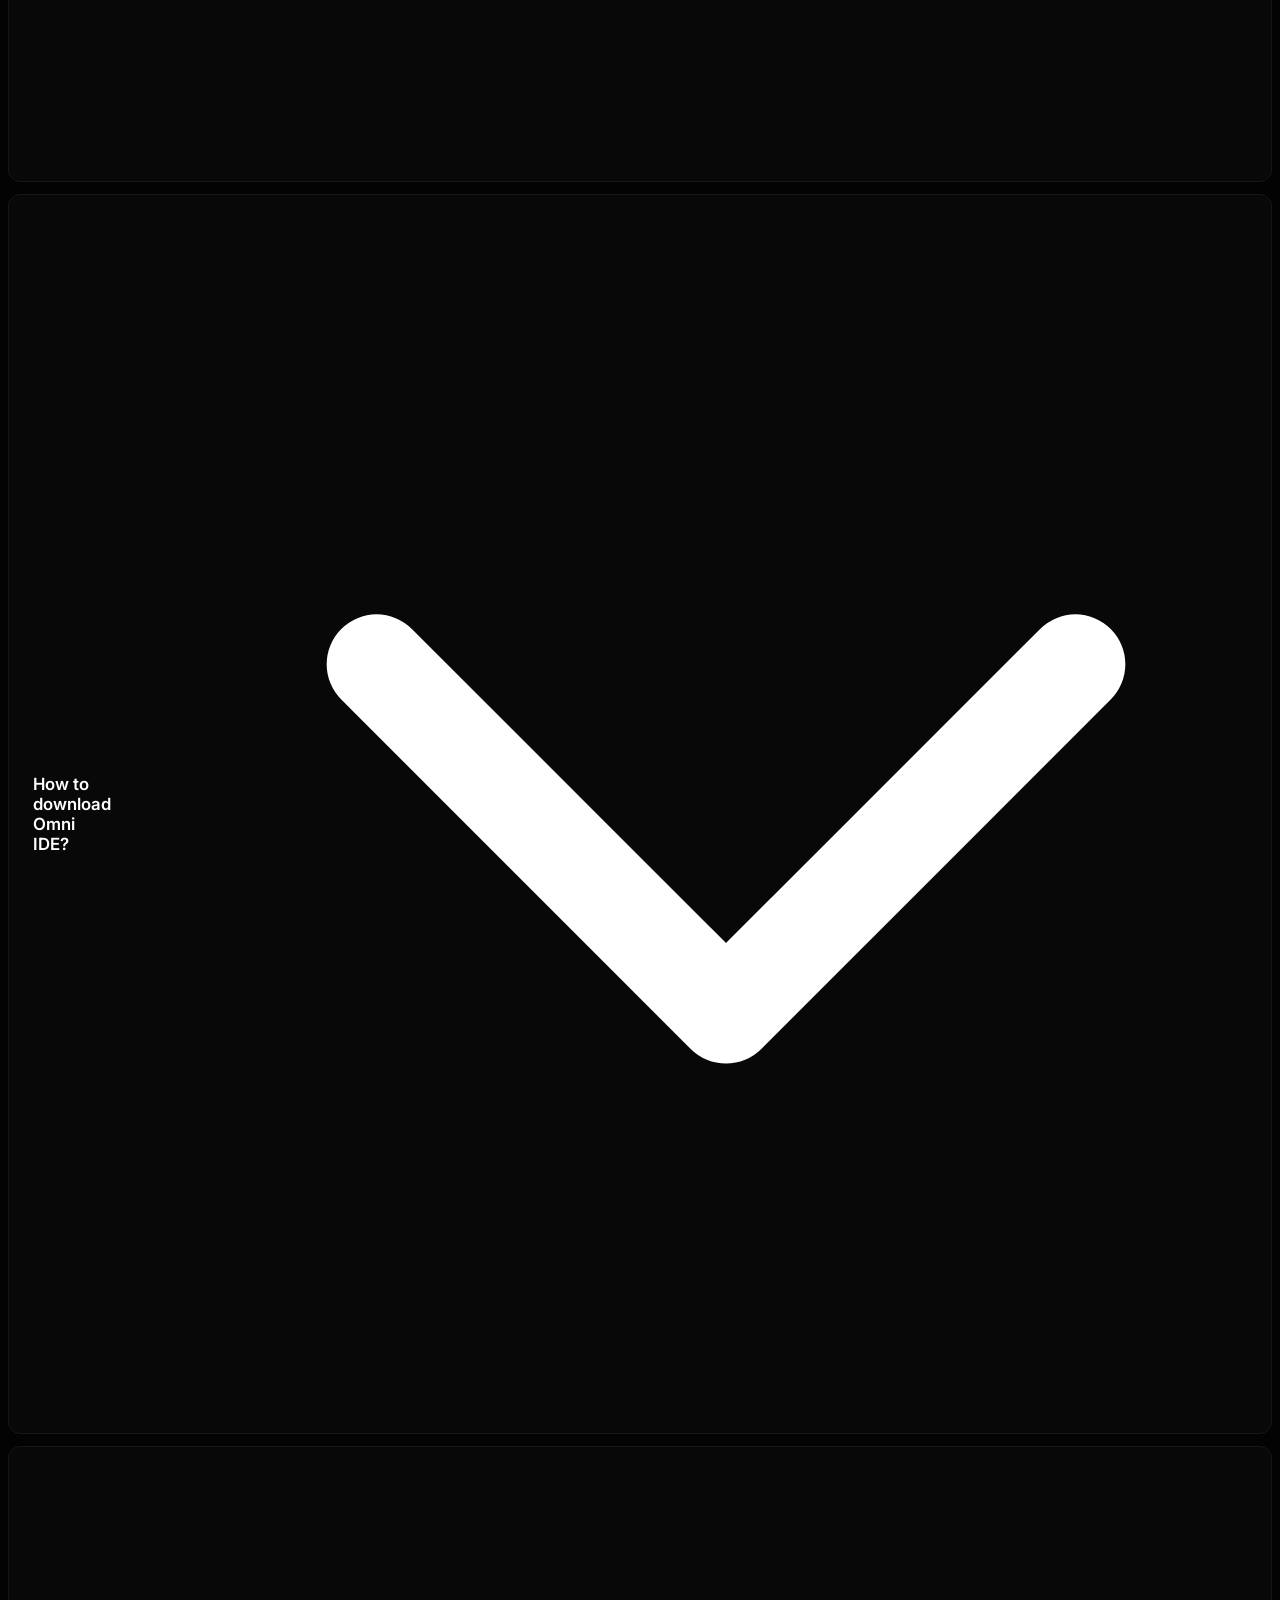
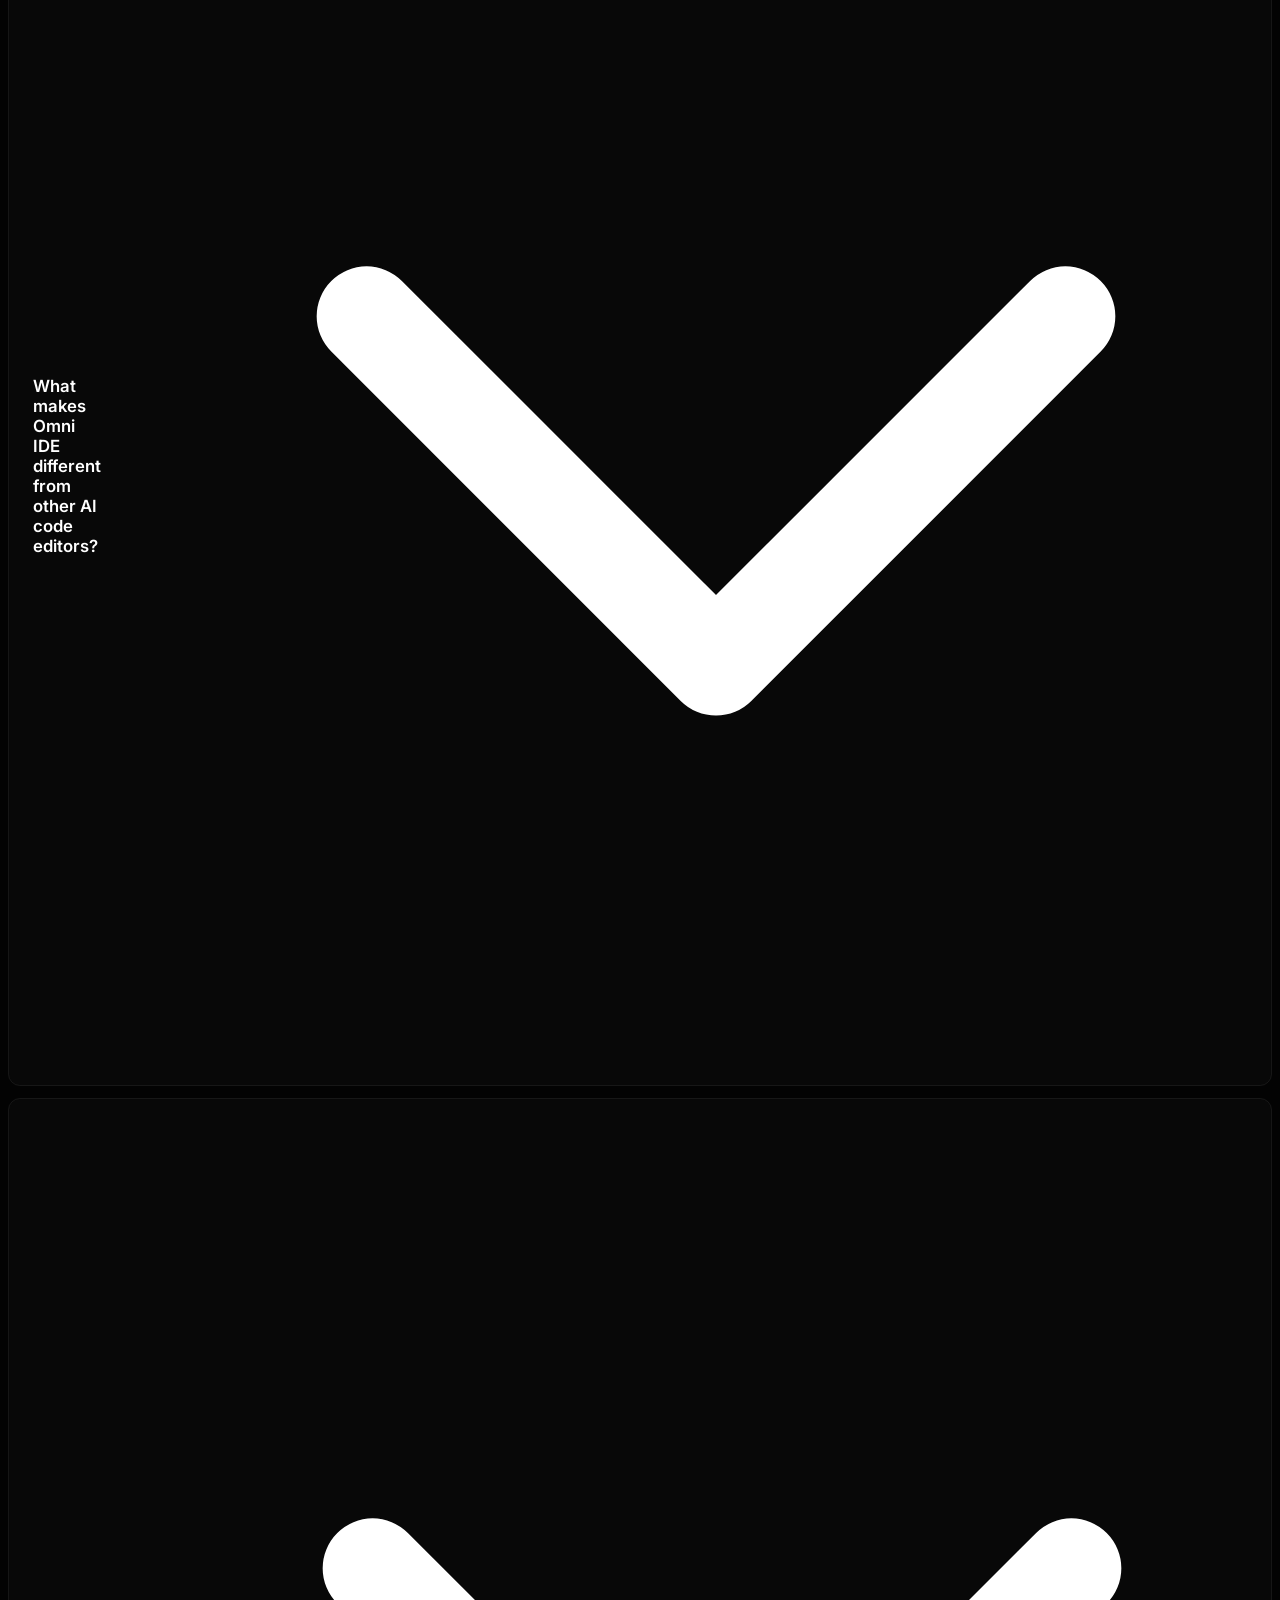
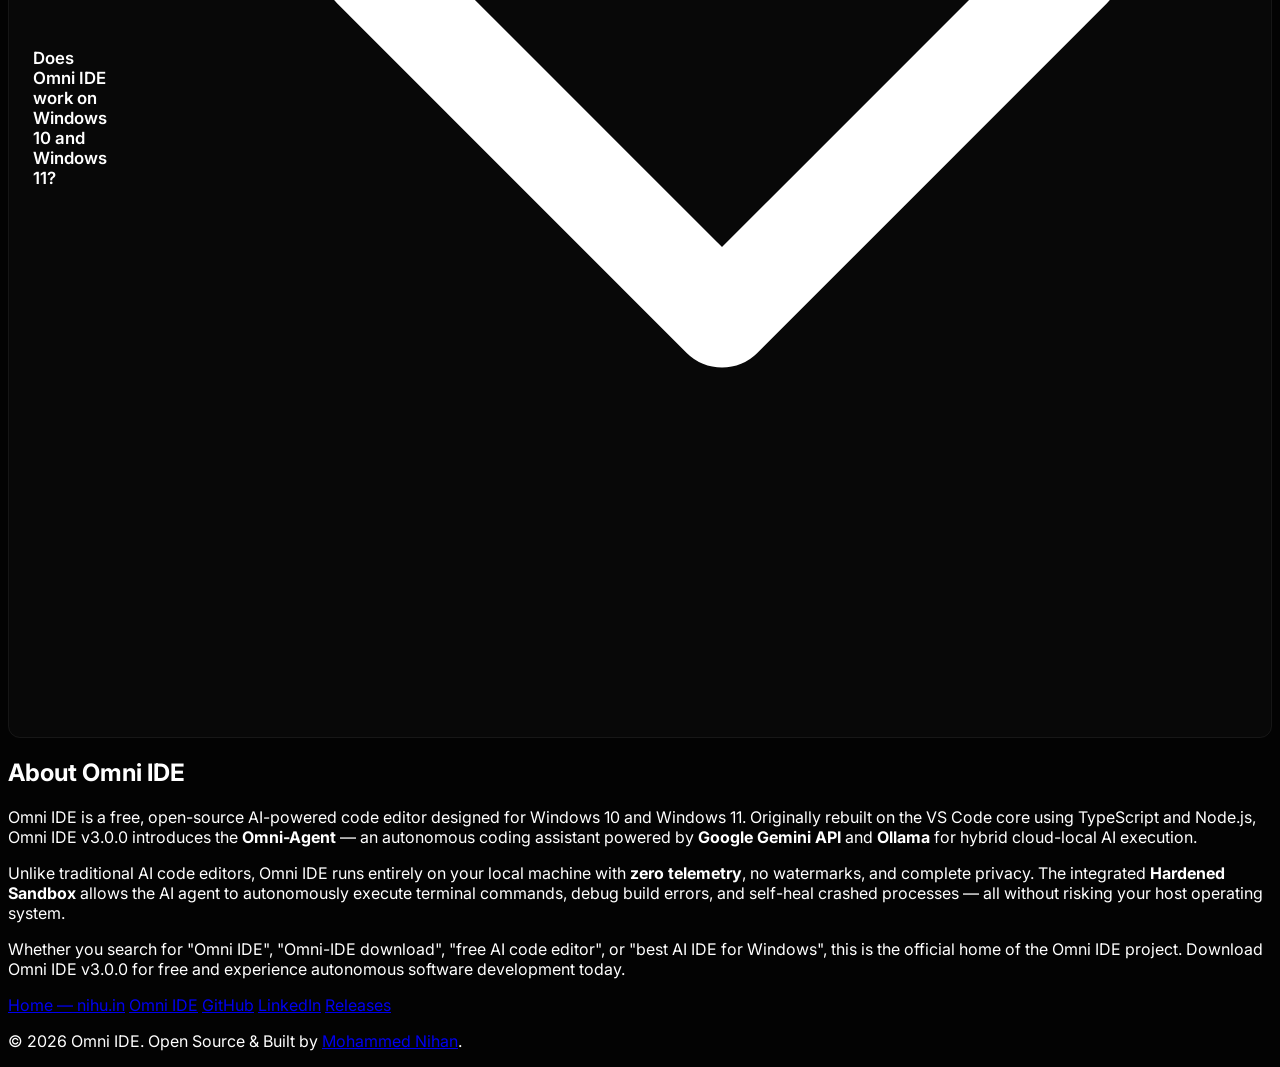
==== commit dfb576c0: "UI: Archive 14,736 clones milestone - update proof image to updatedgitclone.png" ====
--- a/omni/index.html
+++ b/omni/index.html
@@ -44,7 +44,7 @@
       "applicationCategory": "DeveloperApplication",
       "applicationSubCategory": "IDE",
       "datePublished": "2026-02-21",
-      "dateModified": "2026-03-12",
+      "dateModified": "2026-03-13",
       "releaseNotes": "Omni IDE v3.0.0 introduces the Hardened Sandbox for autonomous code execution, a hybrid Agentic Core powered by Google Gemini and Ollama, and a production-ready VS Code-based interface with zero watermarks.",
       "sameAs": [
         "https://github.com/nihannihu/Omni-IDE",
@@ -117,7 +117,7 @@
       "description": "Download Omni IDE, the free open-source AI-powered code editor for Windows. Built on VS Code core with Omni-Agent integration.",
       "url": "https://nihu.in/omni/",
       "datePublished": "2026-02-21",
-      "dateModified": "2026-03-12",
+      "dateModified": "2026-03-13",
       "inLanguage": "en",
       "isPartOf": {
         "@type": "WebSite",
@@ -620,12 +620,12 @@
         <div class="trust-banner p-8 max-w-5xl mx-auto">
             <div class="grid grid-cols-1 md:grid-cols-3 gap-8 divide-y md:divide-y-0 md:divide-x divide-white/10">
                 <div class="flex flex-col items-center justify-center pt-4 md:pt-0">
-                    <div class="trust-number">13,516+</div>
+                    <div class="trust-number">14,736+</div>
                     <div class="trust-label">Clones in 14 Days</div>
                 </div>
                 <div class="flex flex-col items-center justify-center pt-8 md:pt-0">
-                    <div class="trust-number">138</div>
-                    <div class="trust-label">Unique Viewers</div>
+                    <div class="trust-number">130</div>
+                    <div class="trust-label">Unique Cloners</div>
                 </div>
                 <div class="flex flex-col items-center justify-center pt-8 md:pt-0">
                     <div class="trust-number text-blue-400">100%</div>
@@ -688,12 +688,12 @@
             <!-- Right Column: The Proof -->
             <div class="split-card">
                 <div class="split-img-wrapper">
-                    <img src="newgitclones.png" alt="GitHub Insights showing 13,516 clones for Omni IDE">
+                    <img src="updatedgitclone.png" alt="GitHub Insights showing 14,736 clones for Omni IDE">
                 </div>
                 <h3 class="text-2xl font-bold mb-4 text-white">The Proof: Massive Community Validation</h3>
                 <p class="text-gray-400 leading-relaxed text-lg mb-8">
                     Giving an AI terminal access requires absolute trust. Upon the release of v3.0.0, the global
-                    community validated our self-healing sandbox, pushing <strong>13,516 automated and manual
+                    community validated our self-healing sandbox, pushing <strong>14,736 automated and manual
                         clones</strong> in just 14 days. This data archives the massive CI/CD stress-testing the core
                     received upon launch.
                 </p>
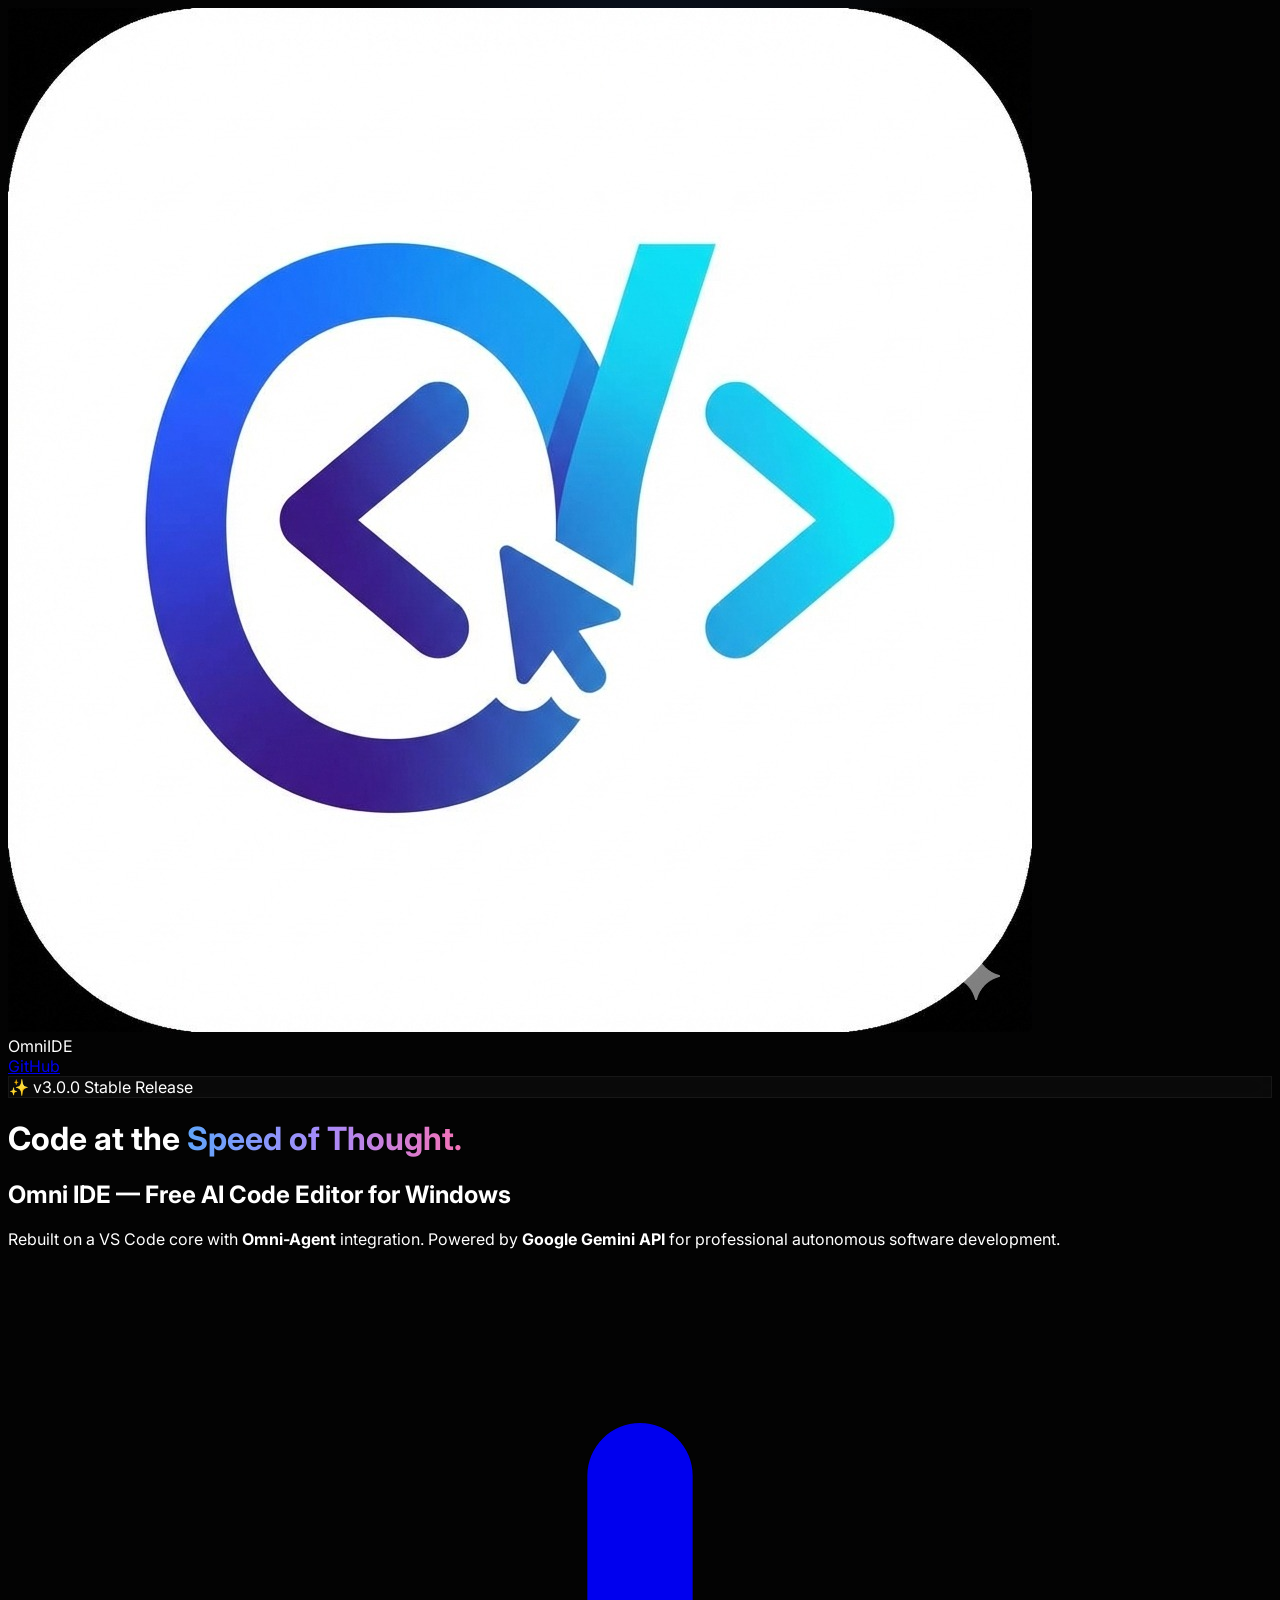
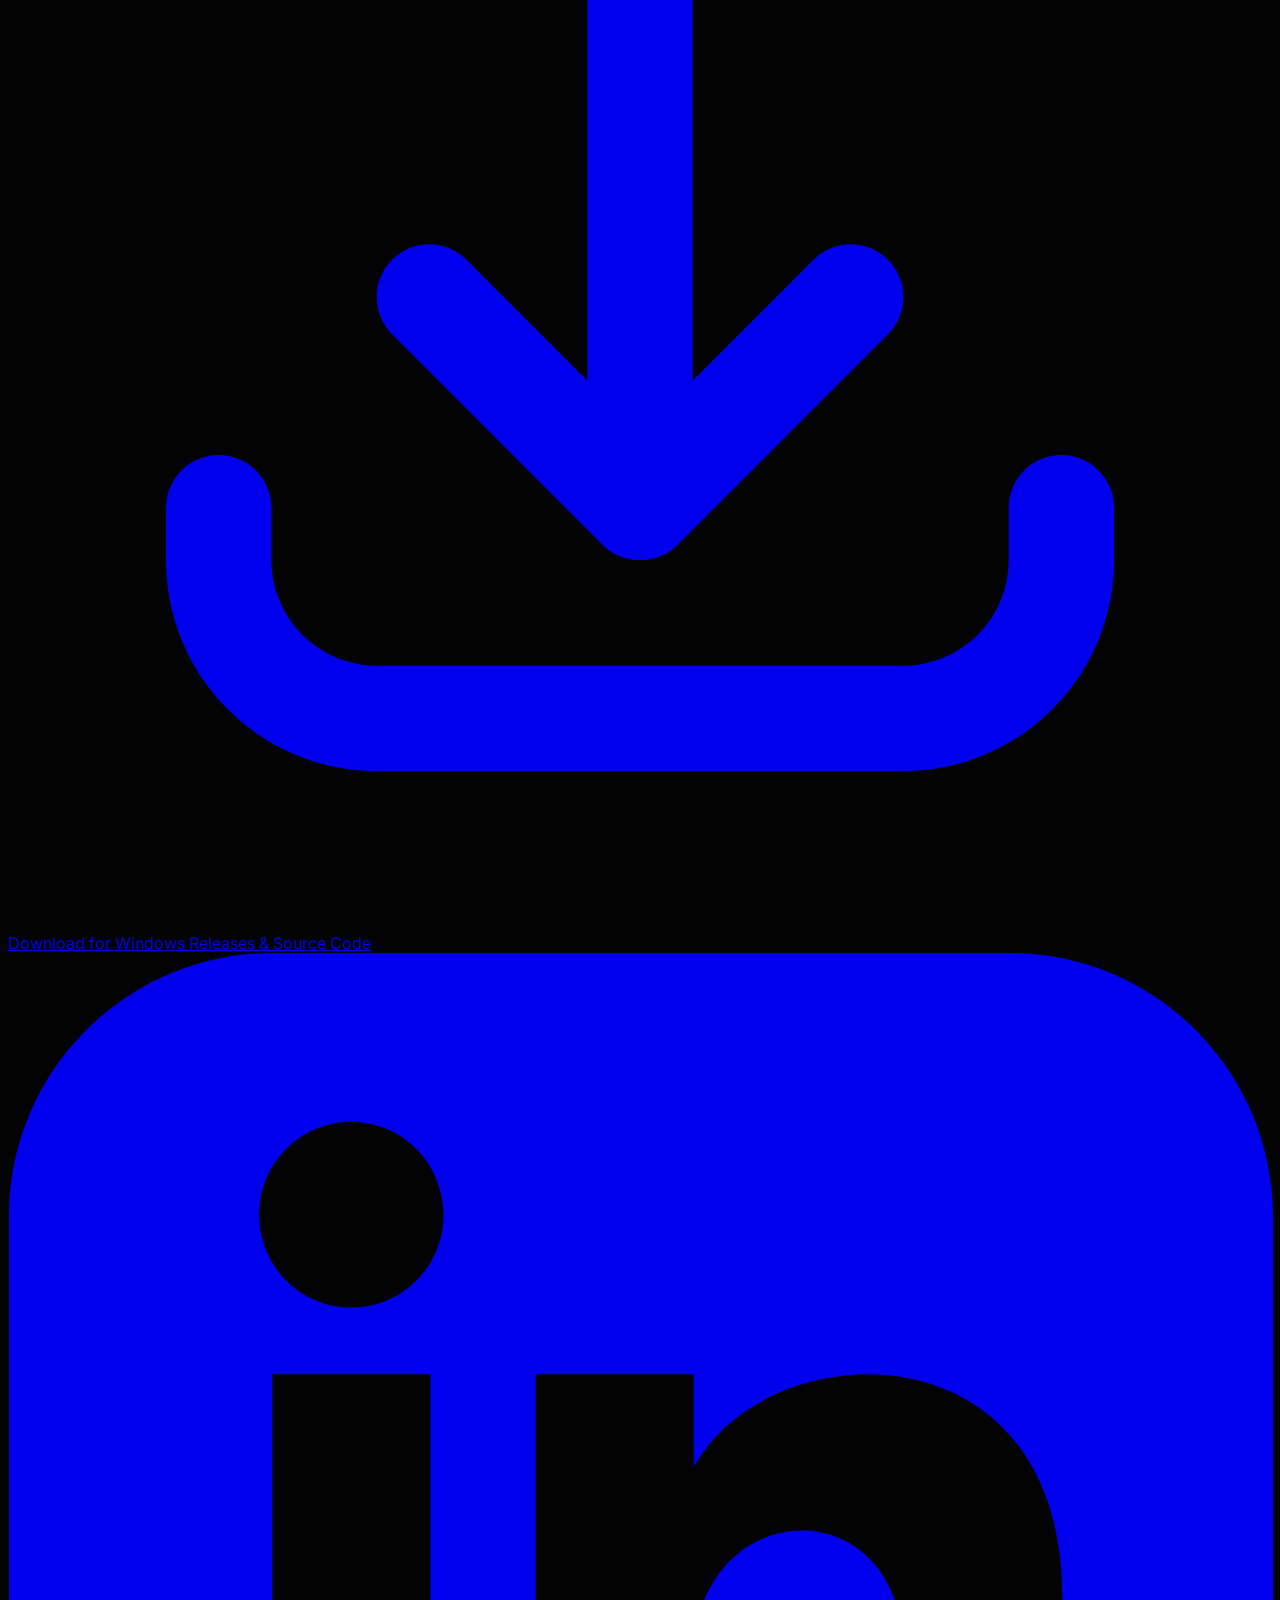
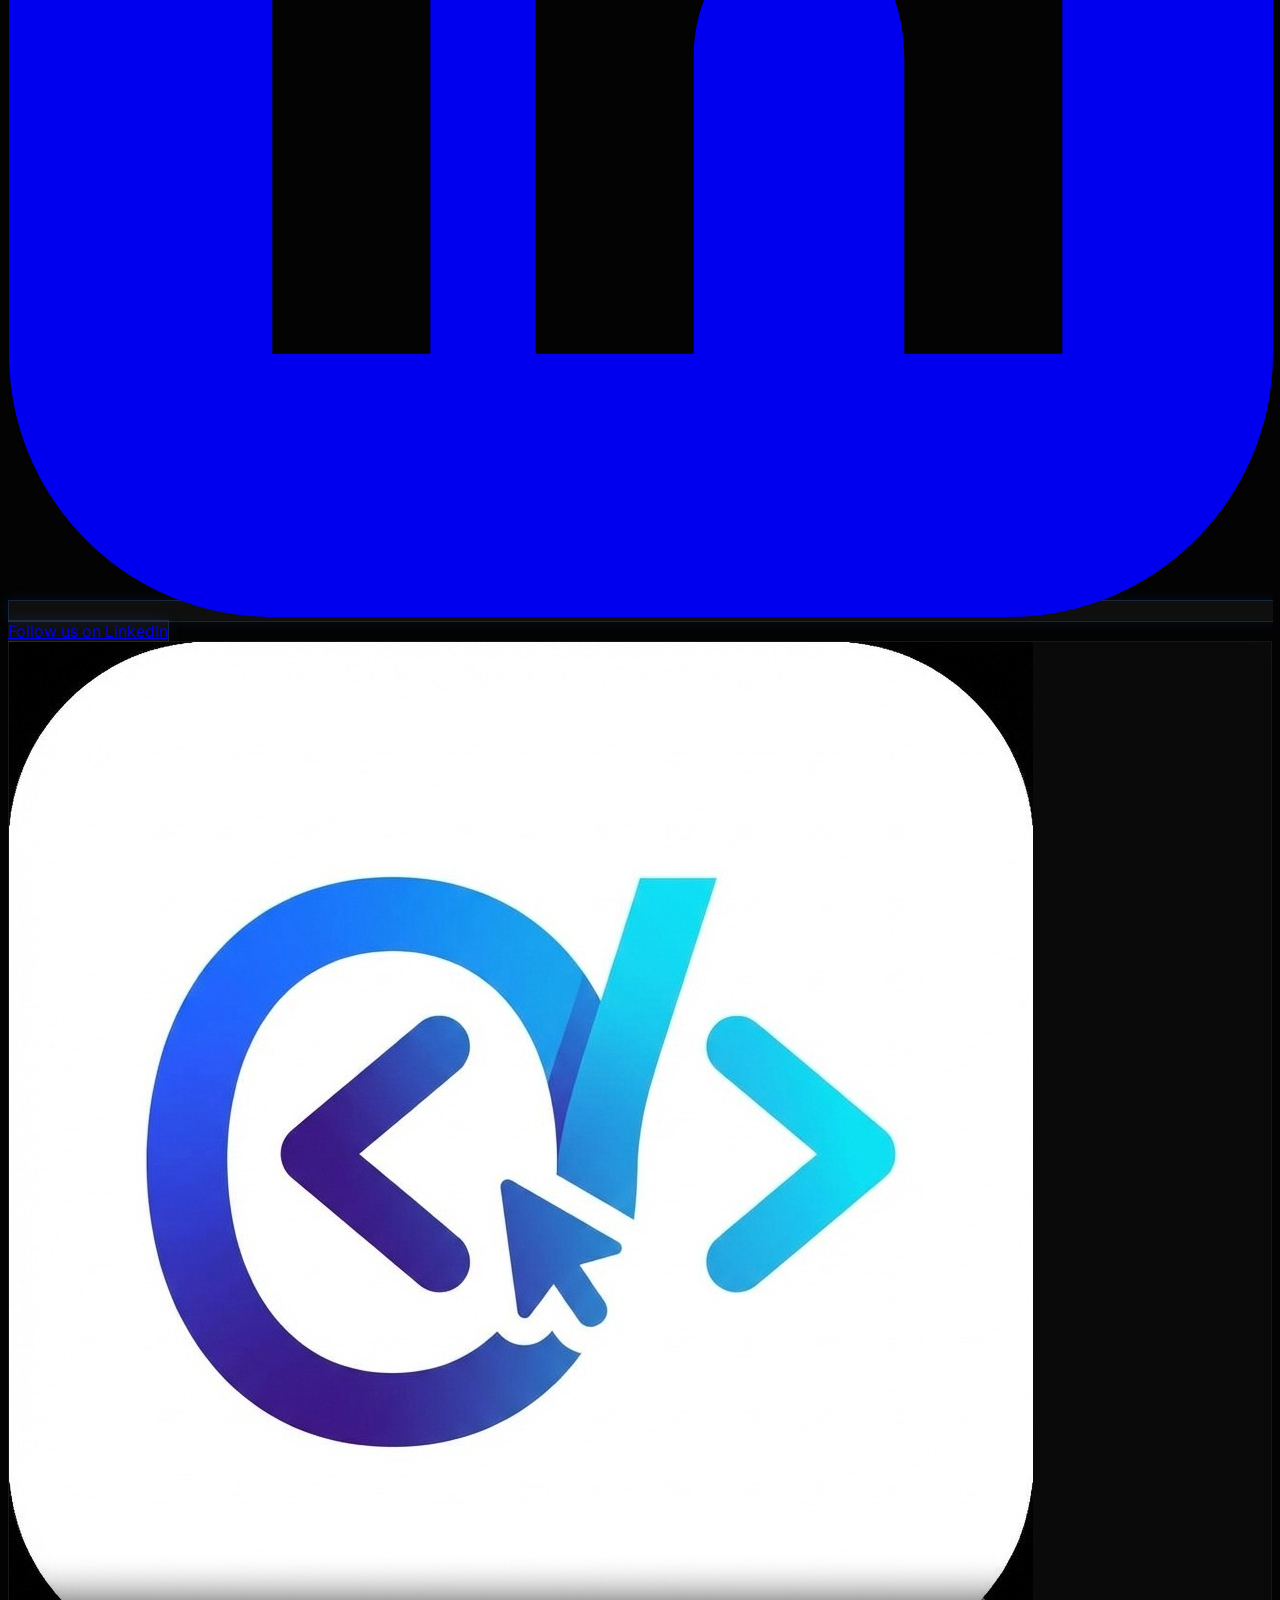
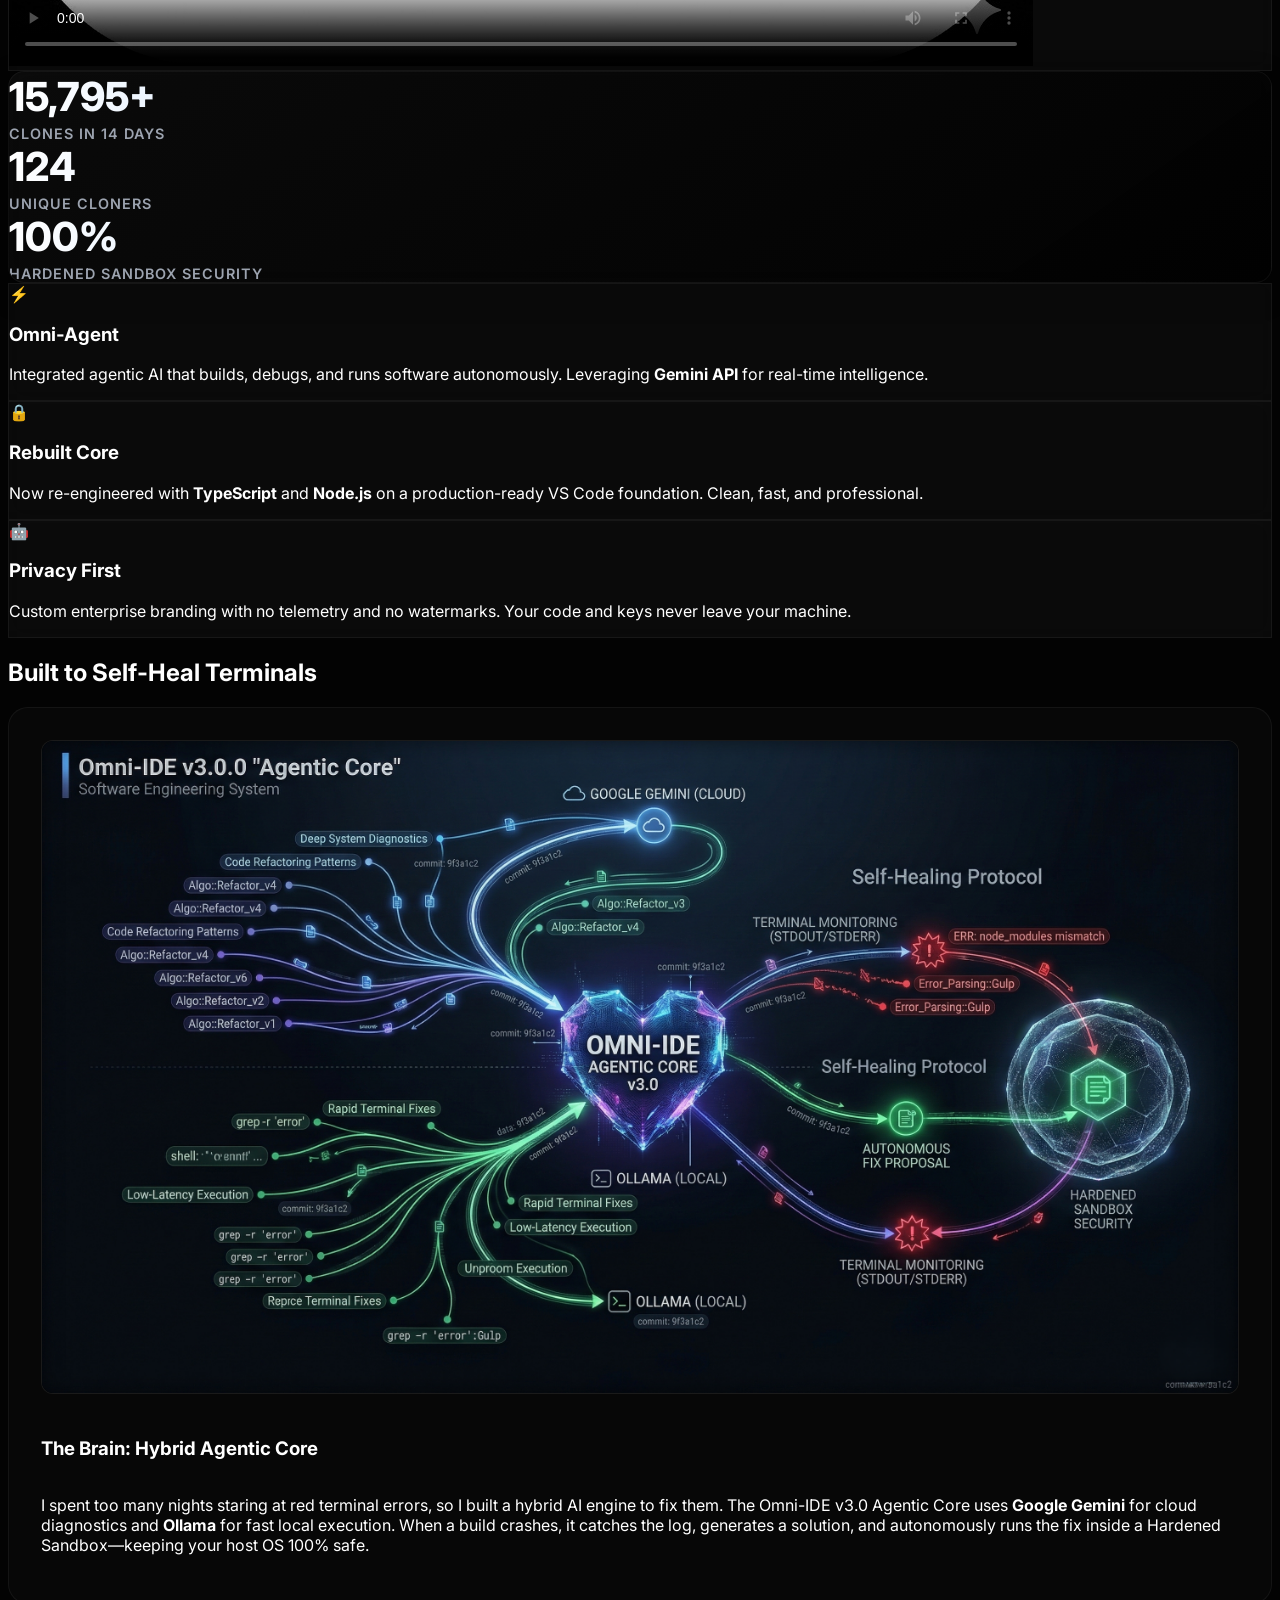
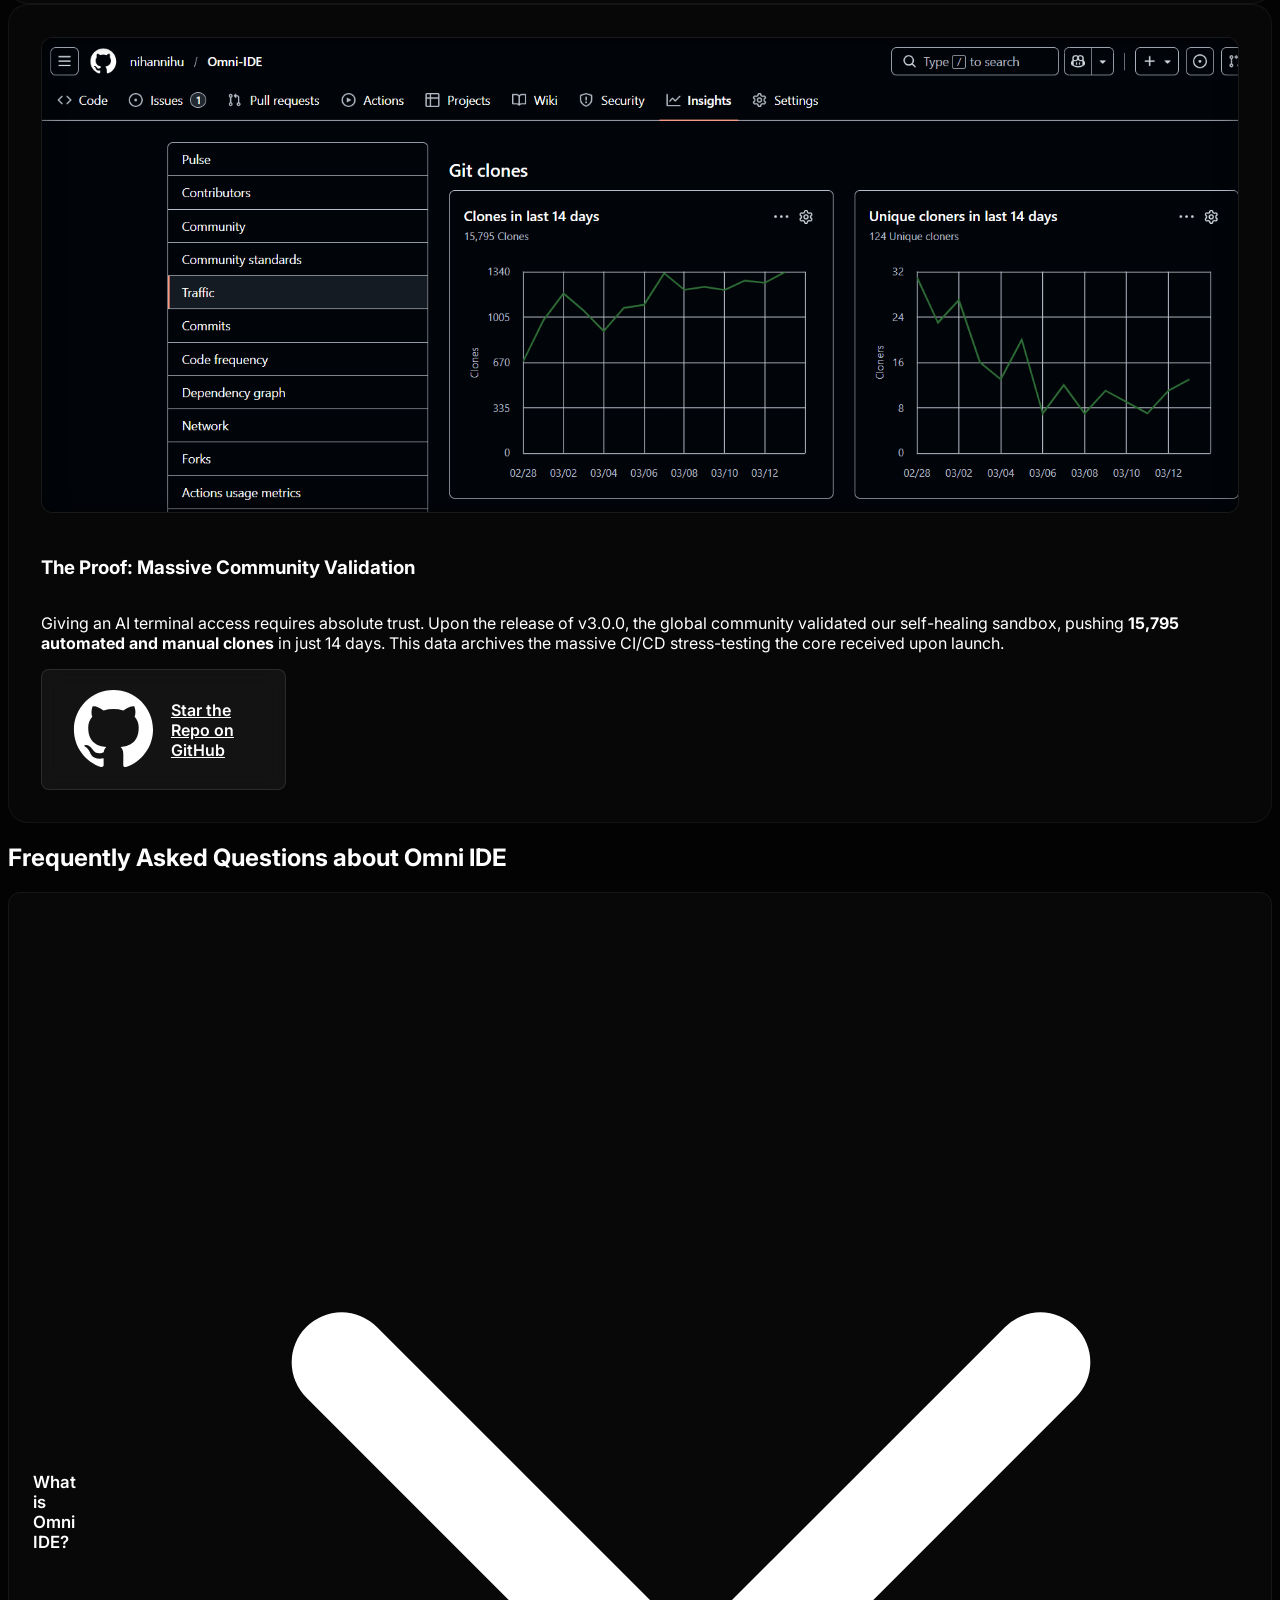
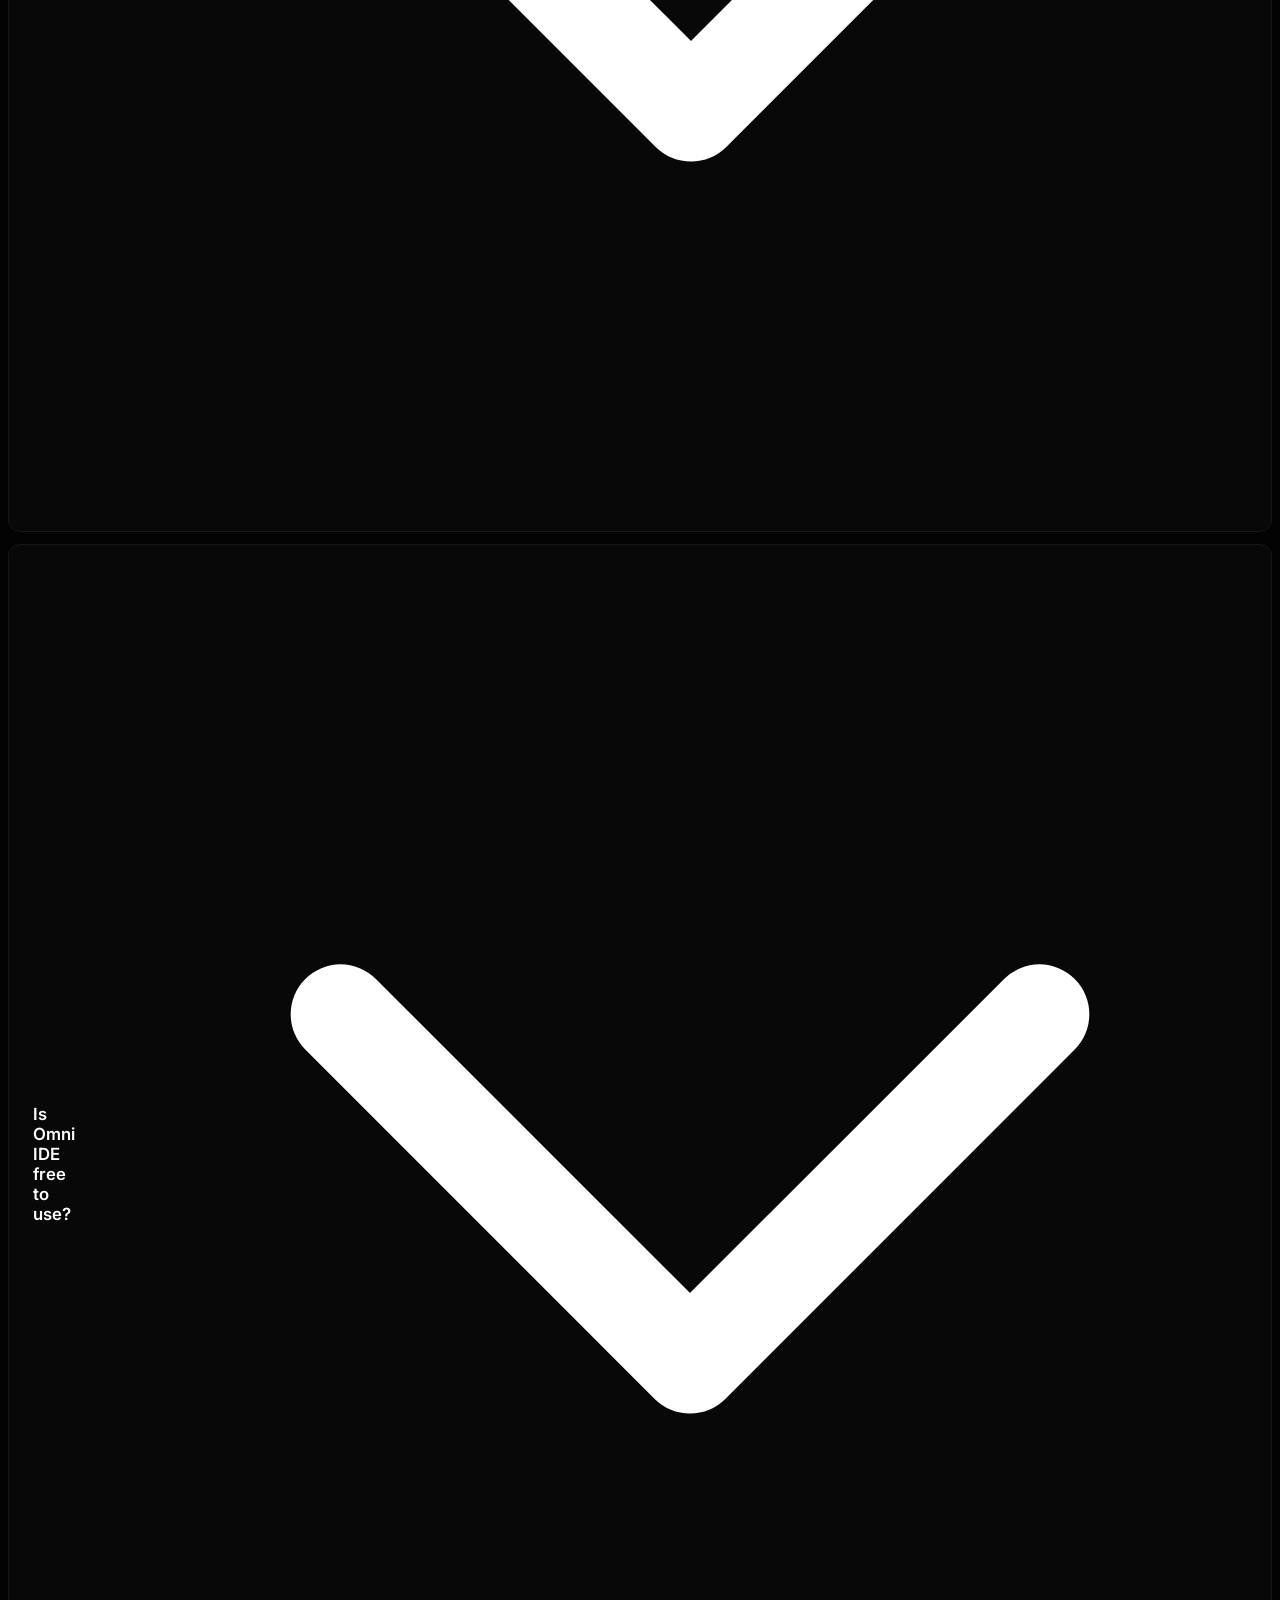
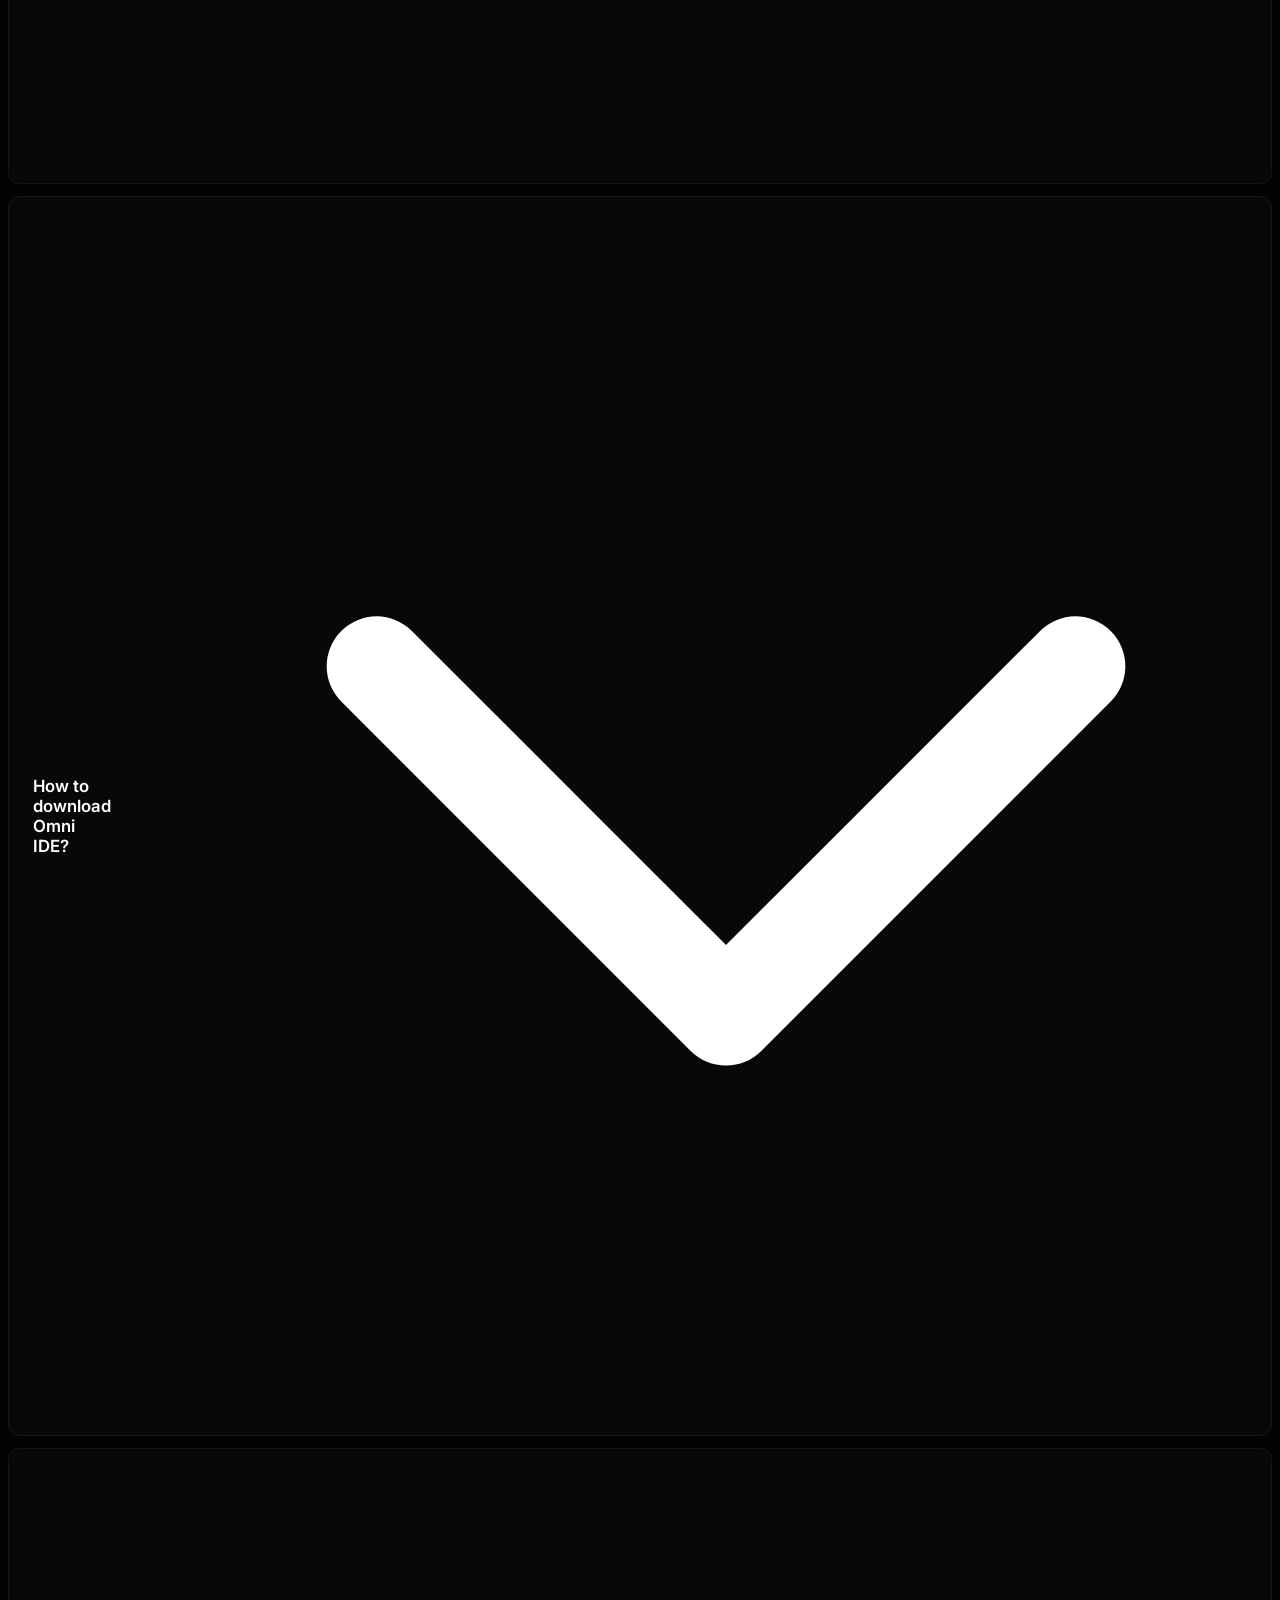
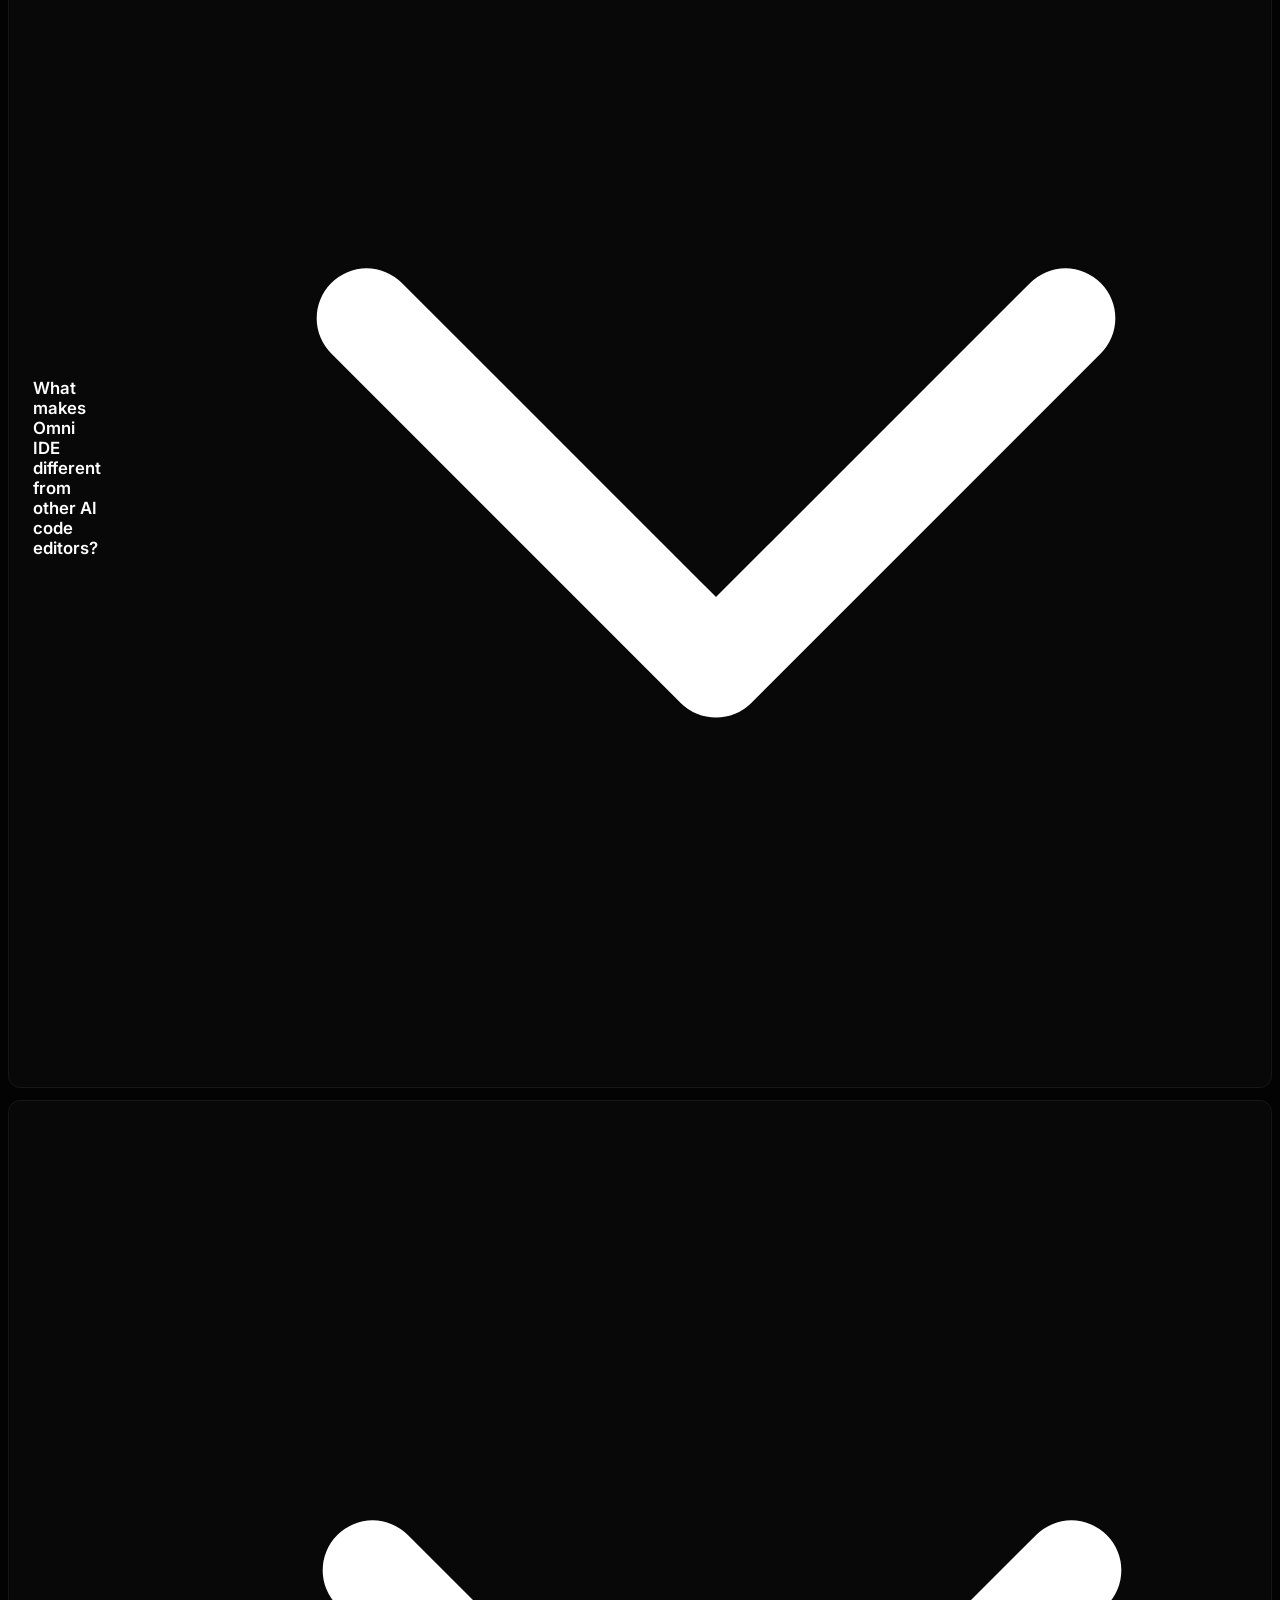
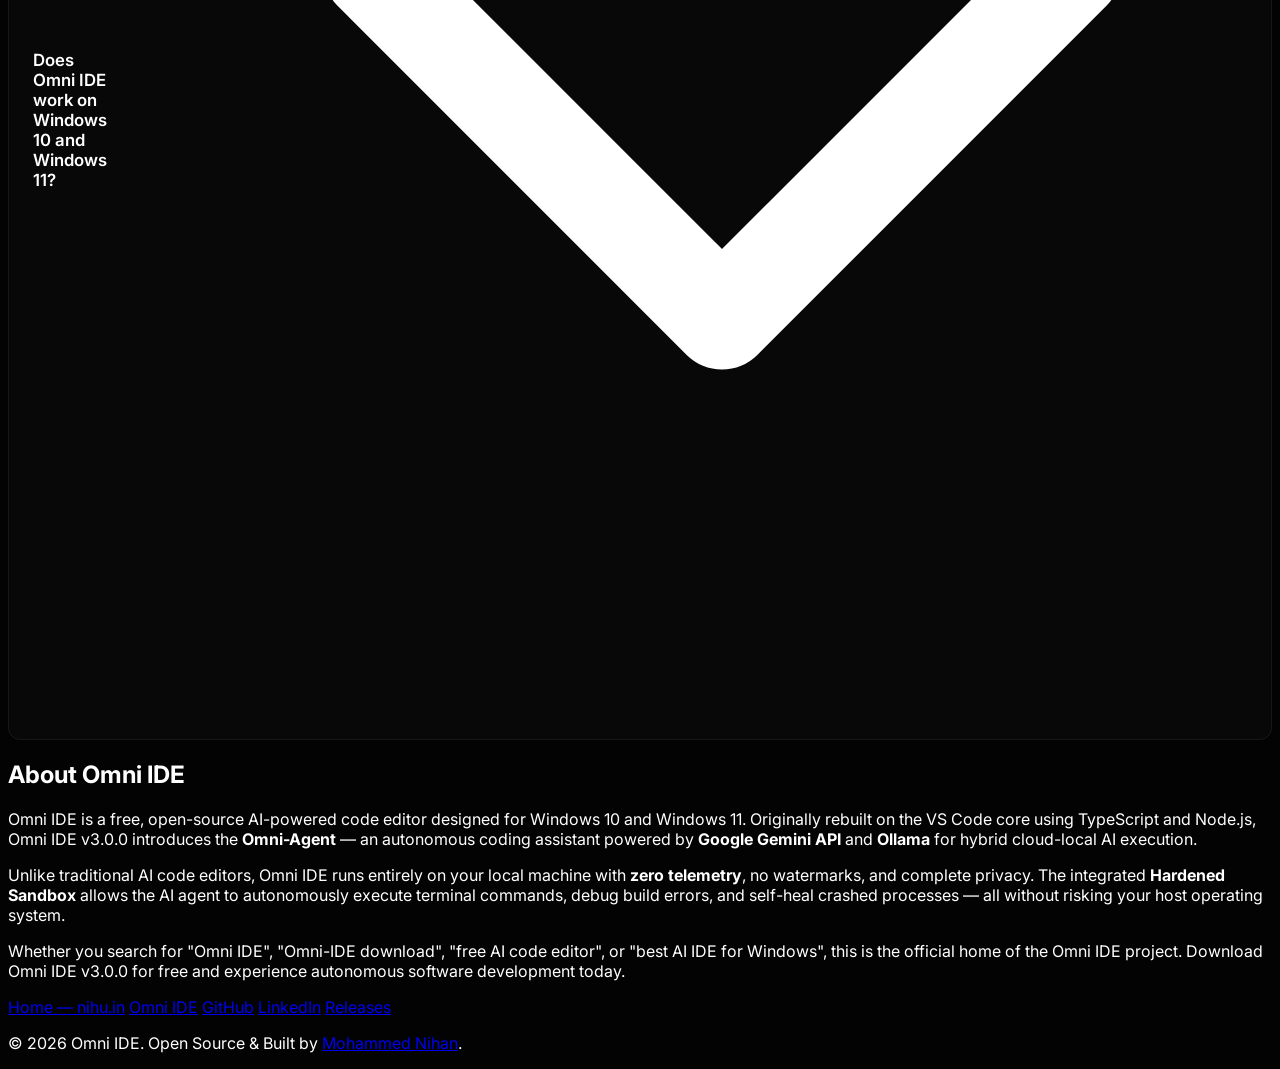
==== commit 5a6ea3fc: "UI: Archive 15,795 clones milestone - update proof image to 15kgitclone.png" ====
--- a/omni/index.html
+++ b/omni/index.html
@@ -2,10 +2,27 @@
 <html lang="en">
 
 <head>
+    <!-- Google tag (gtag.js) -->
+    <script async src="https://www.googletagmanager.com/gtag/js?id=G-3RP894PY58"></script>
+    <script>
+        window.dataLayer = window.dataLayer || [];
+        function gtag() { dataLayer.push(arguments); }
+        gtag('js', new Date());
+        gtag('config', 'G-3RP894PY58');
+    </script>
+    
     <meta charset="UTF-8">
     <meta name="viewport" content="width=device-width, initial-scale=1.0">
-
-    <title>Omni IDE v3.0.0 — Free AI-Powered Code Editor for Windows | Download</title>
+    <meta name="theme-color" content="#030303">
+    <meta name="apple-mobile-web-app-capable" content="yes">
+    <meta name="apple-mobile-web-app-status-bar-style" content="black-translucent">
+
+    <!-- Google Site Verification -->
+    <meta name="google-site-verification" content="VOe165Z71F7NhPKtI0_TrXrSHjsVuWkYDEdL1ofbodg" />
+    <meta name="google-site-verification" content="qkR_9lzpJBzdMe_ifv_0lxH_wJxkdFUYUNPl0-tKDFM" />
+
+    <title>Omni IDE — Free AI Code Editor for Windows</title>
+    <link rel="icon" type="image/jpeg" href="logo.jpeg">
     <meta name="description"
         content="Omni IDE is a free, open-source AI code editor for Windows. Download Omni IDE v3.0.0 — rebuilt on VS Code core with Omni-Agent and Google Gemini API. Autonomous coding, no watermarks, privacy first.">
     <meta name="keywords"
@@ -32,234 +49,164 @@
         content="Omni IDE is the first open-source IDE that writes code autonomously on your desktop. No watermarks, professional branding. Download free.">
     <meta name="twitter:image" content="https://nihu.in/omni/logo.jpeg">
 
-    <!-- JSON-LD: SoftwareApplication -->
+    <!-- JSON-LD: Unified Entity Graph -->
     <script type="application/ld+json">
     {
       "@context": "https://schema.org",
-      "@type": "SoftwareApplication",
-      "name": "Omni IDE",
-      "alternateName": ["Omni-IDE", "OmniIDE", "omni ide"],
-      "version": "3.0.0",
-      "operatingSystem": "Windows 10, Windows 11",
-      "applicationCategory": "DeveloperApplication",
-      "applicationSubCategory": "IDE",
-      "datePublished": "2026-02-21",
-      "dateModified": "2026-03-13",
-      "releaseNotes": "Omni IDE v3.0.0 introduces the Hardened Sandbox for autonomous code execution, a hybrid Agentic Core powered by Google Gemini and Ollama, and a production-ready VS Code-based interface with zero watermarks.",
-      "sameAs": [
-        "https://github.com/nihannihu/Omni-IDE",
-        "https://www.linkedin.com/company/Omni-IDE/"
-      ],
-      "offers": {
-        "@type": "Offer",
-        "price": "0",
-        "priceCurrency": "USD"
-      },
-      "downloadUrl": "https://github.com/nihannihu/Omni-IDE/releases/download/v3.0.0/OmniIDE-Setup.exe",
-      "installUrl": "https://github.com/nihannihu/Omni-IDE/releases/download/v3.0.0/OmniIDE-Setup.exe",
-      "featureList": ["Omni-Agent Autonomous Coding", "Google Gemini API Integration", "Ollama Local AI Execution", "Hardened Sandbox Security", "TypeScript + Node.js Core", "No Watermarks", "Zero Telemetry", "Enterprise Branding"],
-      "screenshot": "https://nihu.in/omni/logo.jpeg",
-      "softwareHelp": {
-        "@type": "WebPage",
-        "url": "https://nihu.in/omni/"
-      },
-      "author": {
-        "@type": "Person",
-        "name": "Mohammed Nihan",
-        "url": "https://nihu.in"
-      },
-      "publisher": {
-        "@type": "Organization",
-        "name": "Omni IDE",
-        "url": "https://nihu.in/omni/",
-        "logo": {
-          "@type": "ImageObject",
-          "url": "https://nihu.in/omni/logo.jpeg"
-        }
-      },
-      "aggregateRating": {
-        "@type": "AggregateRating",
-        "ratingValue": "4.8",
-        "ratingCount": "25"
-      },
-      "image": {
-        "@type": "ImageObject",
-        "url": "https://nihu.in/omni/logo.jpeg",
-        "caption": "Omni IDE Logo — The AI-Powered Workspace Logo",
-        "author": "Mohammed Nihan"
-      }
-    }
-    </script>
-
-    <!-- ImageObject Schema for Omni IDE Logo -->
-    <script type="application/ld+json">
-    {
-      "@context": "https://schema.org",
-      "@type": "ImageObject",
-      "contentUrl": "https://nihu.in/omni/logo.jpeg",
-      "license": "https://nihu.in/omni/",
-      "acquireLicensePage": "https://nihu.in/omni/",
-      "creditText": "Omni IDE",
-      "creator": {
-        "@type": "Person",
-        "name": "Mohammed Nihan"
-       },
-      "copyrightNotice": "Omni IDE"
-    }
-    </script>
-
-    <!-- JSON-LD: WebPage -->
-    <script type="application/ld+json">
-    {
-      "@context": "https://schema.org",
-      "@type": "WebPage",
-      "name": "Omni IDE — Free AI Code Editor",
-      "description": "Download Omni IDE, the free open-source AI-powered code editor for Windows. Built on VS Code core with Omni-Agent integration.",
-      "url": "https://nihu.in/omni/",
-      "datePublished": "2026-02-21",
-      "dateModified": "2026-03-13",
-      "inLanguage": "en",
-      "isPartOf": {
-        "@type": "WebSite",
-        "name": "Nihan Nihu — Portfolio",
-        "url": "https://nihu.in"
-      },
-      "breadcrumb": {
-        "@type": "BreadcrumbList",
-        "itemListElement": [
-          {
-            "@type": "ListItem",
-            "position": 1,
-            "name": "Home",
-            "item": "https://nihu.in/"
+      "@graph": [
+        {
+          "@type": "Organization",
+          "@id": "https://nihu.in/omni/#organization",
+          "name": "Omni IDE",
+          "alternateName": ["Omni-IDE", "OmniIDE"],
+          "url": "https://nihu.in/omni/",
+          "logo": {
+            "@type": "ImageObject",
+            "url": "https://nihu.in/omni/logo.jpeg"
           },
-          {
-            "@type": "ListItem",
-            "position": 2,
-            "name": "Omni IDE",
-            "item": "https://nihu.in/omni/"
-          }
-        ]
-      },
-      "speakable": {
-        "@type": "SpeakableSpecification",
-        "cssSelector": ["h1", "h2", ".text-lg"]
-      },
-      "mainEntity": {
-        "@type": "SoftwareApplication",
-        "name": "Omni IDE"
-      }
-    }
-    </script>
-
-    <!-- JSON-LD: Organization -->
-    <script type="application/ld+json">
-    {
-      "@context": "https://schema.org",
-      "@type": "Organization",
-      "name": "Omni IDE",
-      "alternateName": ["Omni-IDE", "OmniIDE"],
-      "url": "https://nihu.in/omni/",
-      "logo": "https://nihu.in/omni/logo.jpeg",
-      "sameAs": [
-        "https://github.com/nihannihu/Omni-IDE",
-        "https://www.linkedin.com/company/Omni-IDE/"
-      ],
-      "founder": {
-        "@type": "Person",
-        "name": "Mohammed Nihan",
-        "url": "https://nihu.in"
-      },
-      "description": "Omni IDE is a free, open-source AI-powered code editor for Windows, built on the VS Code core with an autonomous Omni-Agent powered by Google Gemini API."
-    }
-    </script>
-
-    <!-- JSON-LD: BreadcrumbList -->
-    <script type="application/ld+json">
-    {
-      "@context": "https://schema.org",
-      "@type": "BreadcrumbList",
-      "itemListElement": [
-        {
-          "@type": "ListItem",
-          "position": 1,
-          "name": "Nihan Nihu Portfolio",
-          "item": "https://nihu.in/"
-        },
-        {
-          "@type": "ListItem",
-          "position": 2,
-          "name": "Omni IDE — Free AI Code Editor",
-          "item": "https://nihu.in/omni/"
-        }
-      ]
-    }
-    </script>
-
-    <!-- JSON-LD: VideoObject -->
-    <script type="application/ld+json">
-    {
-      "@context": "https://schema.org",
-      "@type": "VideoObject",
-      "name": "Omni IDE v3.0.0 Demo — AI-Powered Autonomous Coding",
-      "description": "Watch Omni IDE v3.0.0 in action. The Omni-Agent autonomously writes, debugs, and runs code using Google Gemini API inside a Hardened Sandbox. Free, open-source AI code editor for Windows.",
-      "thumbnailUrl": "https://nihu.in/omni/logo.jpeg",
-      "uploadDate": "2026-02-21",
-      "contentUrl": "https://nihu.in/omni/demo.mp4",
-      "embedUrl": "https://nihu.in/omni/",
-      "duration": "PT2M",
-      "author": {
-        "@type": "Person",
-        "name": "Mohammed Nihan"
-      }
-    }
-    </script>
-
-    <!-- JSON-LD: FAQPage -->
-    <script type="application/ld+json">
-    {
-      "@context": "https://schema.org",
-      "@type": "FAQPage",
-      "mainEntity": [
-        {
-          "@type": "Question",
-          "name": "What is Omni IDE?",
-          "acceptedAnswer": {
-            "@type": "Answer",
-            "text": "Omni IDE is a free, open-source AI-powered code editor built on the VS Code core. It integrates Omni-Agent with Google Gemini API for autonomous software development directly on your desktop."
+          "sameAs": [
+            "https://github.com/nihannihu/Omni-IDE",
+            "https://www.linkedin.com/company/Omni-IDE/"
+          ],
+          "founder": {
+            "@type": "Person",
+            "name": "Mohammed Nihan",
+            "url": "https://nihu.in"
           }
         },
         {
-          "@type": "Question",
-          "name": "Is Omni IDE free?",
-          "acceptedAnswer": {
-            "@type": "Answer",
-            "text": "Yes, Omni IDE is completely free and open source. There are no subscriptions, no watermarks, and no telemetry. Your code and API keys never leave your machine."
+          "@type": "SoftwareApplication",
+          "@id": "https://nihu.in/omni/#software",
+          "name": "Omni IDE",
+          "applicationCategory": "DeveloperApplication",
+          "applicationSubCategory": "IDE",
+          "operatingSystem": "Windows 10, Windows 11",
+          "version": "3.0.0",
+          "datePublished": "2026-02-21",
+          "dateModified": "2026-03-14",
+          "offers": {
+            "@type": "Offer",
+            "price": "0",
+            "priceCurrency": "USD"
+          },
+          "publisher": {
+            "@id": "https://nihu.in/omni/#organization"
+          },
+          "downloadUrl": "https://github.com/nihannihu/Omni-IDE/releases/download/v3.0.0/OmniIDE-Setup.exe",
+          "featureList": [
+            "Omni-Agent Autonomous Coding", 
+            "Google Gemini API Integration", 
+            "Ollama Local AI Execution", 
+            "Hardened Sandbox Security"
+          ],
+          "aggregateRating": {
+            "@type": "AggregateRating",
+            "ratingValue": "4.8",
+            "ratingCount": "25"
           }
         },
         {
-          "@type": "Question",
-          "name": "How to download Omni IDE?",
-          "acceptedAnswer": {
-            "@type": "Answer",
-            "text": "You can download Omni IDE for Windows from the official page at nihu.in/omni or directly from the GitHub releases page. Click 'Download for Windows' to get the latest v3.0.0 installer."
+          "@type": "WebPage",
+          "@id": "https://nihu.in/omni/#webpage",
+          "url": "https://nihu.in/omni/",
+          "name": "Omni IDE — Free AI Code Editor",
+          "isPartOf": {
+            "@type": "WebSite",
+            "url": "https://nihu.in"
+          },
+          "about": {
+            "@id": "https://nihu.in/omni/#software"
+          },
+          "primaryImageOfPage": {
+            "@id": "https://nihu.in/omni/#primaryimage"
+          },
+          "datePublished": "2026-02-21",
+          "dateModified": "2026-03-14",
+          "breadcrumb": {
+            "@id": "https://nihu.in/omni/#breadcrumb"
           }
         },
         {
-          "@type": "Question",
-          "name": "What makes Omni IDE different from other AI editors?",
-          "acceptedAnswer": {
-            "@type": "Answer",
-            "text": "Omni IDE is the first local-native AI IDE that runs entirely on your machine. Unlike cloud-based editors, Omni IDE keeps your code private with zero telemetry. It features Omni-Agent for autonomous coding with Google Gemini API, custom enterprise branding, and a production-ready VS Code foundation."
-          }
+          "@type": "ImageObject",
+          "@id": "https://nihu.in/omni/#primaryimage",
+          "url": "https://nihu.in/omni/logo.jpeg",
+          "contentUrl": "https://nihu.in/omni/logo.jpeg",
+          "caption": "Omni IDE Logo"
         },
         {
-          "@type": "Question",
-          "name": "Does Omni IDE work on Windows?",
-          "acceptedAnswer": {
-            "@type": "Answer",
-            "text": "Yes, Omni IDE is built natively for Windows 10 and Windows 11. Download the installer (.exe) and it will be ready to use in minutes."
-          }
+          "@type": "BreadcrumbList",
+          "@id": "https://nihu.in/omni/#breadcrumb",
+          "itemListElement": [
+            {
+              "@type": "ListItem",
+              "position": 1,
+              "name": "Nihan Nihu Portfolio",
+              "item": "https://nihu.in/"
+            },
+            {
+              "@type": "ListItem",
+              "position": 2,
+              "name": "Omni IDE — Free AI Code Editor",
+              "item": "https://nihu.in/omni/"
+            }
+          ]
+        },
+        {
+          "@type": "FAQPage",
+          "@id": "https://nihu.in/omni/#faq",
+          "mainEntity": [
+            {
+              "@type": "Question",
+              "name": "What is Omni IDE?",
+              "acceptedAnswer": {
+                "@type": "Answer",
+                "text": "Omni IDE is a free, open-source AI-powered code editor built on the VS Code core. It integrates Omni-Agent with Google Gemini API for autonomous software development directly on your desktop."
+              }
+            },
+            {
+              "@type": "Question",
+              "name": "Is Omni IDE free?",
+              "acceptedAnswer": {
+                "@type": "Answer",
+                "text": "Yes, Omni IDE is completely free and open source. There are no subscriptions, no watermarks, and no telemetry. Your code and API keys never leave your machine."
+              }
+            },
+            {
+              "@type": "Question",
+              "name": "How to download Omni IDE?",
+              "acceptedAnswer": {
+                "@type": "Answer",
+                "text": "You can download Omni IDE for Windows from the official page at nihu.in/omni or directly from the GitHub releases page. Click 'Download for Windows' to get the latest v3.0.0 installer."
+              }
+            },
+            {
+              "@type": "Question",
+              "name": "What makes Omni IDE different from other AI editors?",
+              "acceptedAnswer": {
+                "@type": "Answer",
+                "text": "Omni IDE is the first local-native AI IDE that runs entirely on your machine. Unlike cloud-based editors, Omni IDE keeps your code private with zero telemetry. It features Omni-Agent for autonomous coding with Google Gemini API, custom enterprise branding, and a production-ready VS Code foundation."
+              }
+            },
+            {
+              "@type": "Question",
+              "name": "Does Omni IDE work on Windows?",
+              "acceptedAnswer": {
+                "@type": "Answer",
+                "text": "Yes, Omni IDE is built natively for Windows 10 and Windows 11. Download the installer (.exe) and it will be ready to use in minutes."
+              }
+            }
+          ]
+        },
+        {
+          "@type": "VideoObject",
+          "@id": "https://nihu.in/omni/#video",
+          "name": "Omni IDE v3.0.0 Demo — AI-Powered Autonomous Coding",
+          "description": "Watch Omni IDE v3.0.0 in action. The Omni-Agent autonomously writes, debugs, and runs code using Google Gemini API inside a Hardened Sandbox.",
+          "thumbnailUrl": "https://nihu.in/omni/logo.jpeg",
+          "uploadDate": "2026-02-21",
+          "contentUrl": "https://nihu.in/omni/demo.mp4",
+          "embedUrl": "https://nihu.in/omni/",
+          "duration": "PT2M"
         }
       ]
     }
@@ -620,11 +567,11 @@
         <div class="trust-banner p-8 max-w-5xl mx-auto">
             <div class="grid grid-cols-1 md:grid-cols-3 gap-8 divide-y md:divide-y-0 md:divide-x divide-white/10">
                 <div class="flex flex-col items-center justify-center pt-4 md:pt-0">
-                    <div class="trust-number">14,736+</div>
+                    <div class="trust-number">15,795+</div>
                     <div class="trust-label">Clones in 14 Days</div>
                 </div>
                 <div class="flex flex-col items-center justify-center pt-8 md:pt-0">
-                    <div class="trust-number">130</div>
+                    <div class="trust-number">124</div>
                     <div class="trust-label">Unique Cloners</div>
                 </div>
                 <div class="flex flex-col items-center justify-center pt-8 md:pt-0">
@@ -688,12 +635,12 @@
             <!-- Right Column: The Proof -->
             <div class="split-card">
                 <div class="split-img-wrapper">
-                    <img src="updatedgitclone.png" alt="GitHub Insights showing 14,736 clones for Omni IDE">
+                    <img src="15kgitclone.png" alt="GitHub Insights showing 15,795 clones for Omni IDE">
                 </div>
                 <h3 class="text-2xl font-bold mb-4 text-white">The Proof: Massive Community Validation</h3>
                 <p class="text-gray-400 leading-relaxed text-lg mb-8">
                     Giving an AI terminal access requires absolute trust. Upon the release of v3.0.0, the global
-                    community validated our self-healing sandbox, pushing <strong>14,736 automated and manual
+                    community validated our self-healing sandbox, pushing <strong>15,795 automated and manual
                         clones</strong> in just 14 days. This data archives the massive CI/CD stress-testing the core
                     received upon launch.
                 </p>
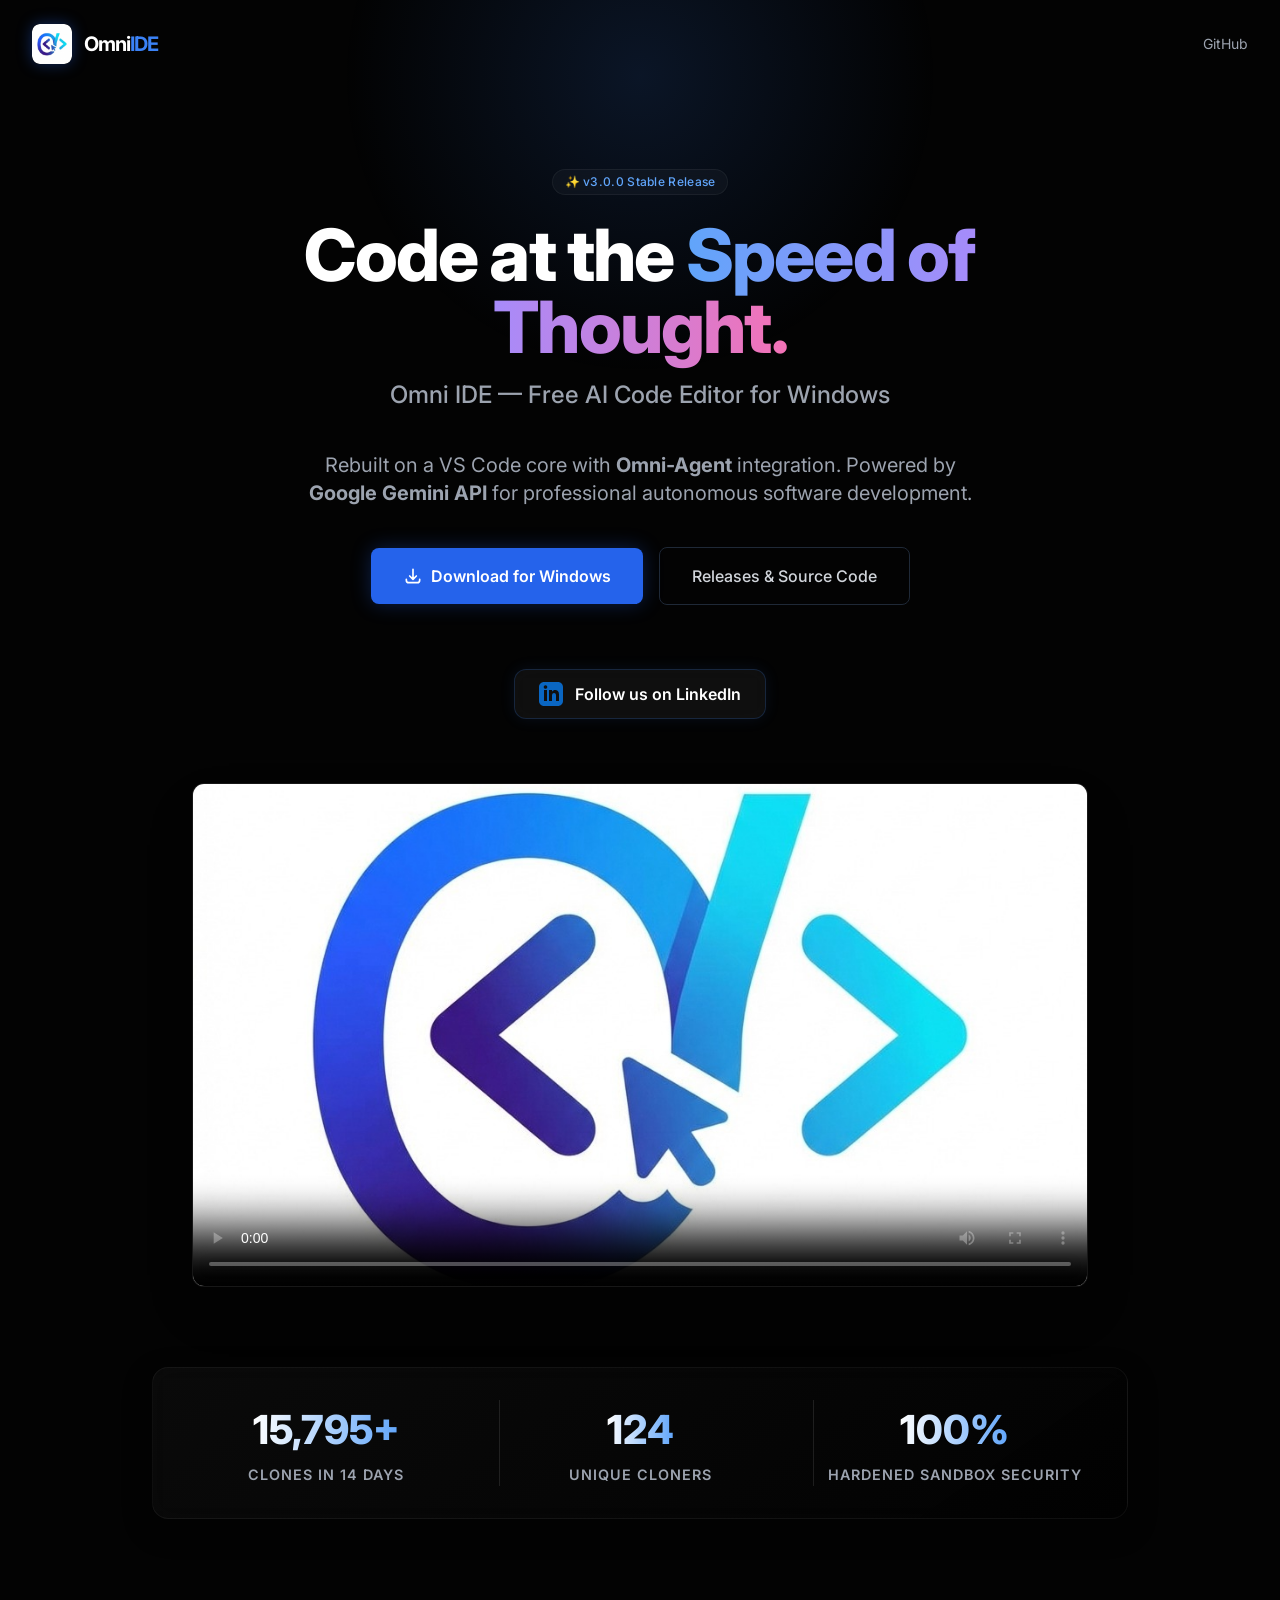
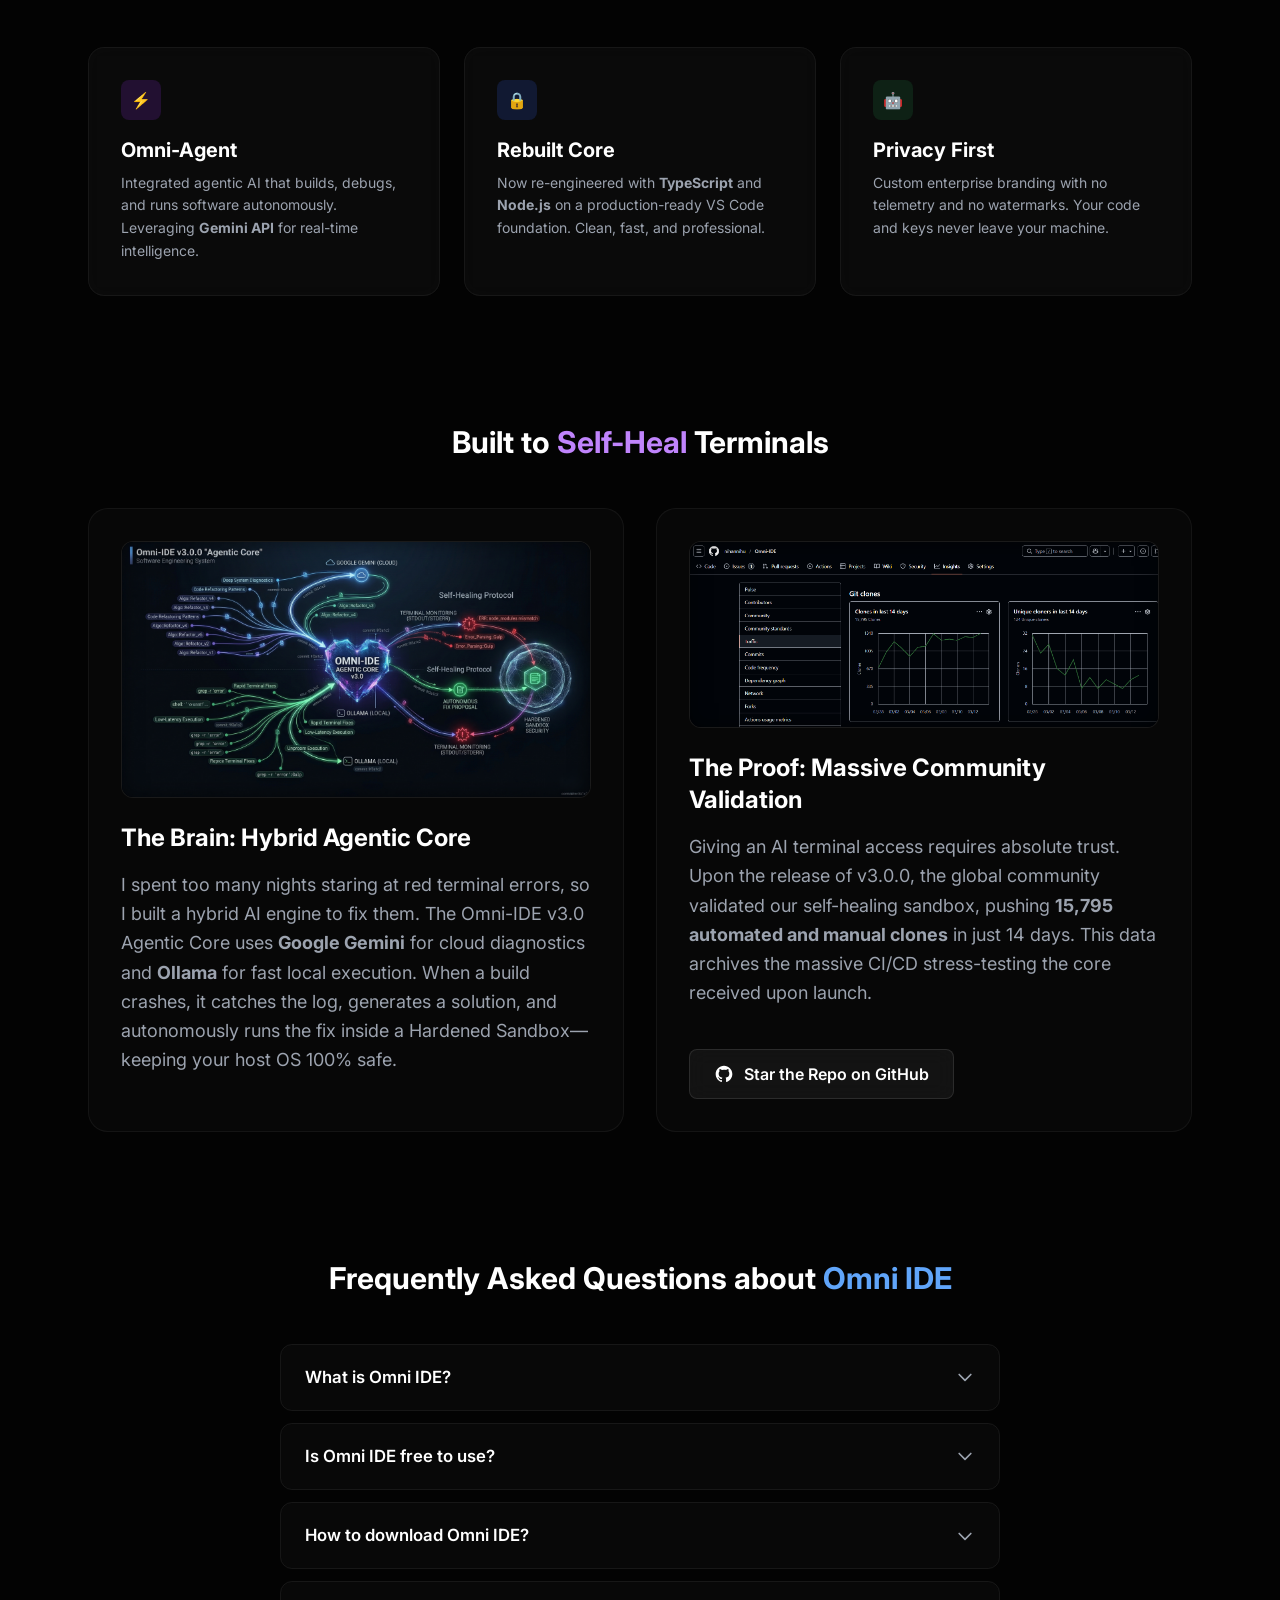
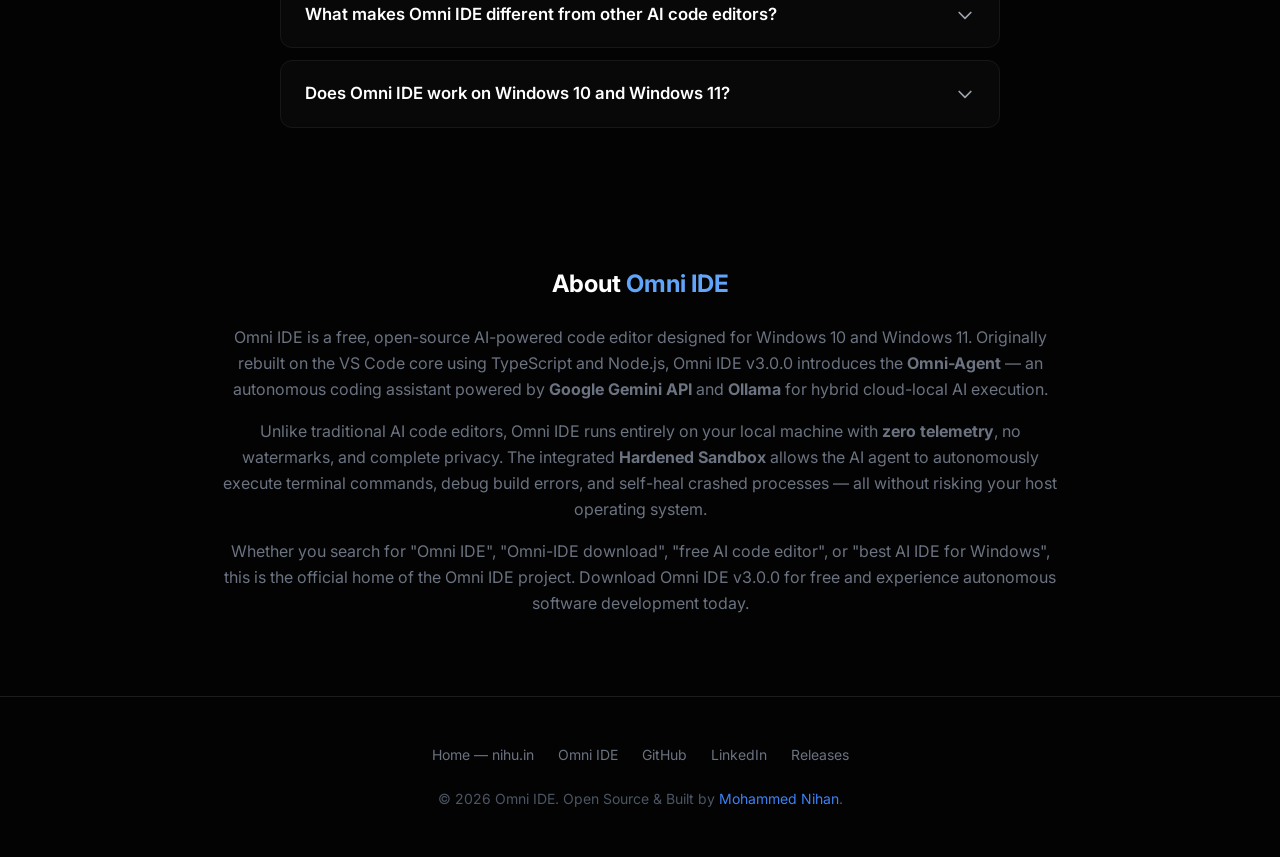
==== commit d528aa73: "SEO: Fix Tailwind CDN render-blocking - serve static style.css" ====
--- a/omni/index.html
+++ b/omni/index.html
@@ -212,7 +212,7 @@
     }
     </script>
 
-    <script src="https://cdn.tailwindcss.com"></script>
+    <link rel="stylesheet" href="style.css">
     <link href="https://fonts.googleapis.com/css2?family=Inter:wght@300;400;600;800&display=swap" rel="stylesheet">
     <style>
         body {
--- a/omni/style.css
+++ b/omni/style.css
@@ -0,0 +1 @@
+*,:after,:before{--tw-border-spacing-x:0;--tw-border-spacing-y:0;--tw-translate-x:0;--tw-translate-y:0;--tw-rotate:0;--tw-skew-x:0;--tw-skew-y:0;--tw-scale-x:1;--tw-scale-y:1;--tw-pan-x: ;--tw-pan-y: ;--tw-pinch-zoom: ;--tw-scroll-snap-strictness:proximity;--tw-gradient-from-position: ;--tw-gradient-via-position: ;--tw-gradient-to-position: ;--tw-ordinal: ;--tw-slashed-zero: ;--tw-numeric-figure: ;--tw-numeric-spacing: ;--tw-numeric-fraction: ;--tw-ring-inset: ;--tw-ring-offset-width:0px;--tw-ring-offset-color:#fff;--tw-ring-color:rgba(59,130,246,.5);--tw-ring-offset-shadow:0 0 #0000;--tw-ring-shadow:0 0 #0000;--tw-shadow:0 0 #0000;--tw-shadow-colored:0 0 #0000;--tw-blur: ;--tw-brightness: ;--tw-contrast: ;--tw-grayscale: ;--tw-hue-rotate: ;--tw-invert: ;--tw-saturate: ;--tw-sepia: ;--tw-drop-shadow: ;--tw-backdrop-blur: ;--tw-backdrop-brightness: ;--tw-backdrop-contrast: ;--tw-backdrop-grayscale: ;--tw-backdrop-hue-rotate: ;--tw-backdrop-invert: ;--tw-backdrop-opacity: ;--tw-backdrop-saturate: ;--tw-backdrop-sepia: ;--tw-contain-size: ;--tw-contain-layout: ;--tw-contain-paint: ;--tw-contain-style: }::backdrop{--tw-border-spacing-x:0;--tw-border-spacing-y:0;--tw-translate-x:0;--tw-translate-y:0;--tw-rotate:0;--tw-skew-x:0;--tw-skew-y:0;--tw-scale-x:1;--tw-scale-y:1;--tw-pan-x: ;--tw-pan-y: ;--tw-pinch-zoom: ;--tw-scroll-snap-strictness:proximity;--tw-gradient-from-position: ;--tw-gradient-via-position: ;--tw-gradient-to-position: ;--tw-ordinal: ;--tw-slashed-zero: ;--tw-numeric-figure: ;--tw-numeric-spacing: ;--tw-numeric-fraction: ;--tw-ring-inset: ;--tw-ring-offset-width:0px;--tw-ring-offset-color:#fff;--tw-ring-color:rgba(59,130,246,.5);--tw-ring-offset-shadow:0 0 #0000;--tw-ring-shadow:0 0 #0000;--tw-shadow:0 0 #0000;--tw-shadow-colored:0 0 #0000;--tw-blur: ;--tw-brightness: ;--tw-contrast: ;--tw-grayscale: ;--tw-hue-rotate: ;--tw-invert: ;--tw-saturate: ;--tw-sepia: ;--tw-drop-shadow: ;--tw-backdrop-blur: ;--tw-backdrop-brightness: ;--tw-backdrop-contrast: ;--tw-backdrop-grayscale: ;--tw-backdrop-hue-rotate: ;--tw-backdrop-invert: ;--tw-backdrop-opacity: ;--tw-backdrop-saturate: ;--tw-backdrop-sepia: ;--tw-contain-size: ;--tw-contain-layout: ;--tw-contain-paint: ;--tw-contain-style: }/*! tailwindcss v3.4.17 | MIT License | https://tailwindcss.com*/*,:after,:before{box-sizing:border-box;border:0 solid #e5e7eb}:after,:before{--tw-content:""}:host,html{line-height:1.5;-webkit-text-size-adjust:100%;-moz-tab-size:4;-o-tab-size:4;tab-size:4;font-family:ui-sans-serif,system-ui,sans-serif,Apple Color Emoji,Segoe UI Emoji,Segoe UI Symbol,Noto Color Emoji;font-feature-settings:normal;font-variation-settings:normal;-webkit-tap-highlight-color:transparent}body{margin:0;line-height:inherit}hr{height:0;color:inherit;border-top-width:1px}abbr:where([title]){-webkit-text-decoration:underline dotted;text-decoration:underline dotted}h1,h2,h3,h4,h5,h6{font-size:inherit;font-weight:inherit}a{color:inherit;text-decoration:inherit}b,strong{font-weight:bolder}code,kbd,pre,samp{font-family:ui-monospace,SFMono-Regular,Menlo,Monaco,Consolas,Liberation Mono,Courier New,monospace;font-feature-settings:normal;font-variation-settings:normal;font-size:1em}small{font-size:80%}sub,sup{font-size:75%;line-height:0;position:relative;vertical-align:baseline}sub{bottom:-.25em}sup{top:-.5em}table{text-indent:0;border-color:inherit;border-collapse:collapse}button,input,optgroup,select,textarea{font-family:inherit;font-feature-settings:inherit;font-variation-settings:inherit;font-size:100%;font-weight:inherit;line-height:inherit;letter-spacing:inherit;color:inherit;margin:0;padding:0}button,select{text-transform:none}button,input:where([type=button]),input:where([type=reset]),input:where([type=submit]){-webkit-appearance:button;background-color:transparent;background-image:none}:-moz-focusring{outline:auto}:-moz-ui-invalid{box-shadow:none}progress{vertical-align:baseline}::-webkit-inner-spin-button,::-webkit-outer-spin-button{height:auto}[type=search]{-webkit-appearance:textfield;outline-offset:-2px}::-webkit-search-decoration{-webkit-appearance:none}::-webkit-file-upload-button{-webkit-appearance:button;font:inherit}summary{display:list-item}blockquote,dd,dl,figure,h1,h2,h3,h4,h5,h6,hr,p,pre{margin:0}fieldset{margin:0}fieldset,legend{padding:0}menu,ol,ul{list-style:none;margin:0;padding:0}dialog{padding:0}textarea{resize:vertical}input::-moz-placeholder,textarea::-moz-placeholder{opacity:1;color:#9ca3af}input::placeholder,textarea::placeholder{opacity:1;color:#9ca3af}[role=button],button{cursor:pointer}:disabled{cursor:default}audio,canvas,embed,iframe,img,object,svg,video{display:block;vertical-align:middle}img,video{max-width:100%;height:auto}[hidden]:where(:not([hidden=until-found])){display:none}.fixed{position:fixed}.absolute{position:absolute}.relative{position:relative}.z-10{z-index:10}.mx-auto{margin-left:auto;margin-right:auto}.mb-10{margin-bottom:2.5rem}.mb-12{margin-bottom:3rem}.mb-16{margin-bottom:4rem}.mb-2{margin-bottom:.5rem}.mb-20{margin-bottom:5rem}.mb-4{margin-bottom:1rem}.mb-6{margin-bottom:1.5rem}.mb-8{margin-bottom:2rem}.mt-auto{margin-top:auto}.block{display:block}.inline-block{display:inline-block}.flex{display:flex}.inline-flex{display:inline-flex}.grid{display:grid}.hidden{display:none}.aspect-video{aspect-ratio:16/9}.h-10{height:2.5rem}.h-5{height:1.25rem}.h-6{height:1.5rem}.h-full{height:100%}.w-10{width:2.5rem}.w-5{width:1.25rem}.w-6{width:1.5rem}.w-full{width:100%}.max-w-2xl{max-width:42rem}.max-w-3xl{max-width:48rem}.max-w-4xl{max-width:56rem}.max-w-5xl{max-width:64rem}.max-w-6xl{max-width:72rem}.max-w-7xl{max-width:80rem}.flex-shrink{flex-shrink:1}.transform{transform:translate(var(--tw-translate-x),var(--tw-translate-y)) rotate(var(--tw-rotate)) skewX(var(--tw-skew-x)) skewY(var(--tw-skew-y)) scaleX(var(--tw-scale-x)) scaleY(var(--tw-scale-y))}.grid-cols-1{grid-template-columns:repeat(1,minmax(0,1fr))}.flex-col{flex-direction:column}.flex-wrap{flex-wrap:wrap}.items-center{align-items:center}.justify-center{justify-content:center}.justify-between{justify-content:space-between}.gap-2{gap:.5rem}.gap-3{gap:.75rem}.gap-4{gap:1rem}.gap-6{gap:1.5rem}.gap-8{gap:2rem}.divide-y>:not([hidden])~:not([hidden]){--tw-divide-y-reverse:0;border-top-width:calc(1px*(1 - var(--tw-divide-y-reverse)));border-bottom-width:calc(1px*var(--tw-divide-y-reverse))}.divide-white\/10>:not([hidden])~:not([hidden]){border-color:hsla(0,0%,100%,.1)}.overflow-hidden{overflow:hidden}.overflow-x-hidden{overflow-x:hidden}.rounded-2xl{border-radius:1rem}.rounded-full{border-radius:9999px}.rounded-lg{border-radius:.5rem}.rounded-xl{border-radius:.75rem}.border{border-width:1px}.border-t{border-top-width:1px}.border-gray-800{--tw-border-opacity:1;border-color:rgb(31 41 55/var(--tw-border-opacity,1))}.border-white\/10{border-color:hsla(0,0%,100%,.1)}.bg-blue-600{--tw-bg-opacity:1;background-color:rgb(37 99 235/var(--tw-bg-opacity,1))}.bg-blue-900\/30{background-color:rgba(30,58,138,.3)}.bg-green-900\/30{background-color:rgba(20,83,45,.3)}.bg-purple-900\/30{background-color:rgba(88,28,135,.3)}.object-cover{-o-object-fit:cover;object-fit:cover}.p-8{padding:2rem}.px-3{padding-left:.75rem;padding-right:.75rem}.px-6{padding-left:1.5rem;padding-right:1.5rem}.px-8{padding-left:2rem;padding-right:2rem}.py-1{padding-top:.25rem;padding-bottom:.25rem}.py-12{padding-top:3rem;padding-bottom:3rem}.py-3{padding-top:.75rem;padding-bottom:.75rem}.py-4{padding-top:1rem;padding-bottom:1rem}.py-6{padding-top:1.5rem;padding-bottom:1.5rem}.pb-20{padding-bottom:5rem}.pb-32{padding-bottom:8rem}.pt-20{padding-top:5rem}.pt-4{padding-top:1rem}.pt-8{padding-top:2rem}.text-center{text-align:center}.text-2xl{font-size:1.5rem;line-height:2rem}.text-3xl{font-size:1.875rem;line-height:2.25rem}.text-5xl{font-size:3rem;line-height:1}.text-base{font-size:1rem;line-height:1.5rem}.text-lg{font-size:1.125rem;line-height:1.75rem}.text-sm{font-size:.875rem;line-height:1.25rem}.text-xl{font-size:1.25rem;line-height:1.75rem}.text-xs{font-size:.75rem;line-height:1rem}.font-bold{font-weight:700}.font-extrabold{font-weight:800}.font-medium{font-weight:500}.font-semibold{font-weight:600}.uppercase{text-transform:uppercase}.leading-relaxed{line-height:1.625}.leading-tight{line-height:1.25}.tracking-tight{letter-spacing:-.025em}.tracking-tighter{letter-spacing:-.05em}.tracking-wide{letter-spacing:.025em}.text-\[\#0A66C2\]{--tw-text-opacity:1;color:rgb(10 102 194/var(--tw-text-opacity,1))}.text-blue-400{--tw-text-opacity:1;color:rgb(96 165 250/var(--tw-text-opacity,1))}.text-blue-500{--tw-text-opacity:1;color:rgb(59 130 246/var(--tw-text-opacity,1))}.text-gray-300{--tw-text-opacity:1;color:rgb(209 213 219/var(--tw-text-opacity,1))}.text-gray-400{--tw-text-opacity:1;color:rgb(156 163 175/var(--tw-text-opacity,1))}.text-gray-500{--tw-text-opacity:1;color:rgb(107 114 128/var(--tw-text-opacity,1))}.text-gray-600{--tw-text-opacity:1;color:rgb(75 85 99/var(--tw-text-opacity,1))}.text-green-400{--tw-text-opacity:1;color:rgb(74 222 128/var(--tw-text-opacity,1))}.text-purple-400{--tw-text-opacity:1;color:rgb(192 132 252/var(--tw-text-opacity,1))}.text-white{--tw-text-opacity:1;color:rgb(255 255 255/var(--tw-text-opacity,1))}.antialiased{-webkit-font-smoothing:antialiased;-moz-osx-font-smoothing:grayscale}.shadow-2xl{--tw-shadow:0 25px 50px -12px rgba(0,0,0,.25);--tw-shadow-colored:0 25px 50px -12px var(--tw-shadow-color)}.shadow-2xl,.shadow-\[0_0_15px_rgba\(37\2c 99\2c 235\2c 0\.4\)\]{box-shadow:var(--tw-ring-offset-shadow,0 0 #0000),var(--tw-ring-shadow,0 0 #0000),var(--tw-shadow)}.shadow-\[0_0_15px_rgba\(37\2c 99\2c 235\2c 0\.4\)\]{--tw-shadow:0 0 15px rgba(37,99,235,.4);--tw-shadow-colored:0 0 15px var(--tw-shadow-color)}.shadow-\[0_0_20px_rgba\(37\2c 99\2c 235\2c 0\.3\)\]{--tw-shadow:0 0 20px rgba(37,99,235,.3);--tw-shadow-colored:0 0 20px var(--tw-shadow-color);box-shadow:var(--tw-ring-offset-shadow,0 0 #0000),var(--tw-ring-shadow,0 0 #0000),var(--tw-shadow)}.blur{--tw-blur:blur(8px);filter:var(--tw-blur) var(--tw-brightness) var(--tw-contrast) var(--tw-grayscale) var(--tw-hue-rotate) var(--tw-invert) var(--tw-saturate) var(--tw-sepia) var(--tw-drop-shadow)}.backdrop-filter{-webkit-backdrop-filter:var(--tw-backdrop-blur) var(--tw-backdrop-brightness) var(--tw-backdrop-contrast) var(--tw-backdrop-grayscale) var(--tw-backdrop-hue-rotate) var(--tw-backdrop-invert) var(--tw-backdrop-opacity) var(--tw-backdrop-saturate) var(--tw-backdrop-sepia);backdrop-filter:var(--tw-backdrop-blur) var(--tw-backdrop-brightness) var(--tw-backdrop-contrast) var(--tw-backdrop-grayscale) var(--tw-backdrop-hue-rotate) var(--tw-backdrop-invert) var(--tw-backdrop-opacity) var(--tw-backdrop-saturate) var(--tw-backdrop-sepia)}.transition{transition-property:color,background-color,border-color,text-decoration-color,fill,stroke,opacity,box-shadow,transform,filter,-webkit-backdrop-filter;transition-property:color,background-color,border-color,text-decoration-color,fill,stroke,opacity,box-shadow,transform,filter,backdrop-filter;transition-property:color,background-color,border-color,text-decoration-color,fill,stroke,opacity,box-shadow,transform,filter,backdrop-filter,-webkit-backdrop-filter;transition-timing-function:cubic-bezier(.4,0,.2,1);transition-duration:.15s}.transition-all{transition-property:all;transition-timing-function:cubic-bezier(.4,0,.2,1);transition-duration:.15s}.transition-colors{transition-property:color,background-color,border-color,text-decoration-color,fill,stroke;transition-timing-function:cubic-bezier(.4,0,.2,1);transition-duration:.15s}.duration-300{transition-duration:.3s}.hover\:scale-105:hover{--tw-scale-x:1.05;--tw-scale-y:1.05;transform:translate(var(--tw-translate-x),var(--tw-translate-y)) rotate(var(--tw-rotate)) skewX(var(--tw-skew-x)) skewY(var(--tw-skew-y)) scaleX(var(--tw-scale-x)) scaleY(var(--tw-scale-y))}.hover\:border-gray-600:hover{--tw-border-opacity:1;border-color:rgb(75 85 99/var(--tw-border-opacity,1))}.hover\:bg-blue-500:hover{--tw-bg-opacity:1;background-color:rgb(59 130 246/var(--tw-bg-opacity,1))}.hover\:bg-white\/5:hover{background-color:hsla(0,0%,100%,.05)}.hover\:text-white:hover{--tw-text-opacity:1;color:rgb(255 255 255/var(--tw-text-opacity,1))}.hover\:underline:hover{text-decoration-line:underline}.group:hover .group-hover\:text-white{--tw-text-opacity:1;color:rgb(255 255 255/var(--tw-text-opacity,1))}@media (min-width:768px){.md\:grid-cols-2{grid-template-columns:repeat(2,minmax(0,1fr))}.md\:grid-cols-3{grid-template-columns:repeat(3,minmax(0,1fr))}.md\:flex-row{flex-direction:row}.md\:divide-x>:not([hidden])~:not([hidden]){--tw-divide-x-reverse:0;border-right-width:calc(1px*var(--tw-divide-x-reverse));border-left-width:calc(1px*(1 - var(--tw-divide-x-reverse)))}.md\:divide-y-0>:not([hidden])~:not([hidden]){--tw-divide-y-reverse:0;border-top-width:calc(0px*(1 - var(--tw-divide-y-reverse)));border-bottom-width:calc(0px*var(--tw-divide-y-reverse))}.md\:pt-0{padding-top:0}.md\:text-2xl{font-size:1.5rem;line-height:2rem}.md\:text-7xl{font-size:4.5rem;line-height:1}.md\:text-xl{font-size:1.25rem;line-height:1.75rem}}
